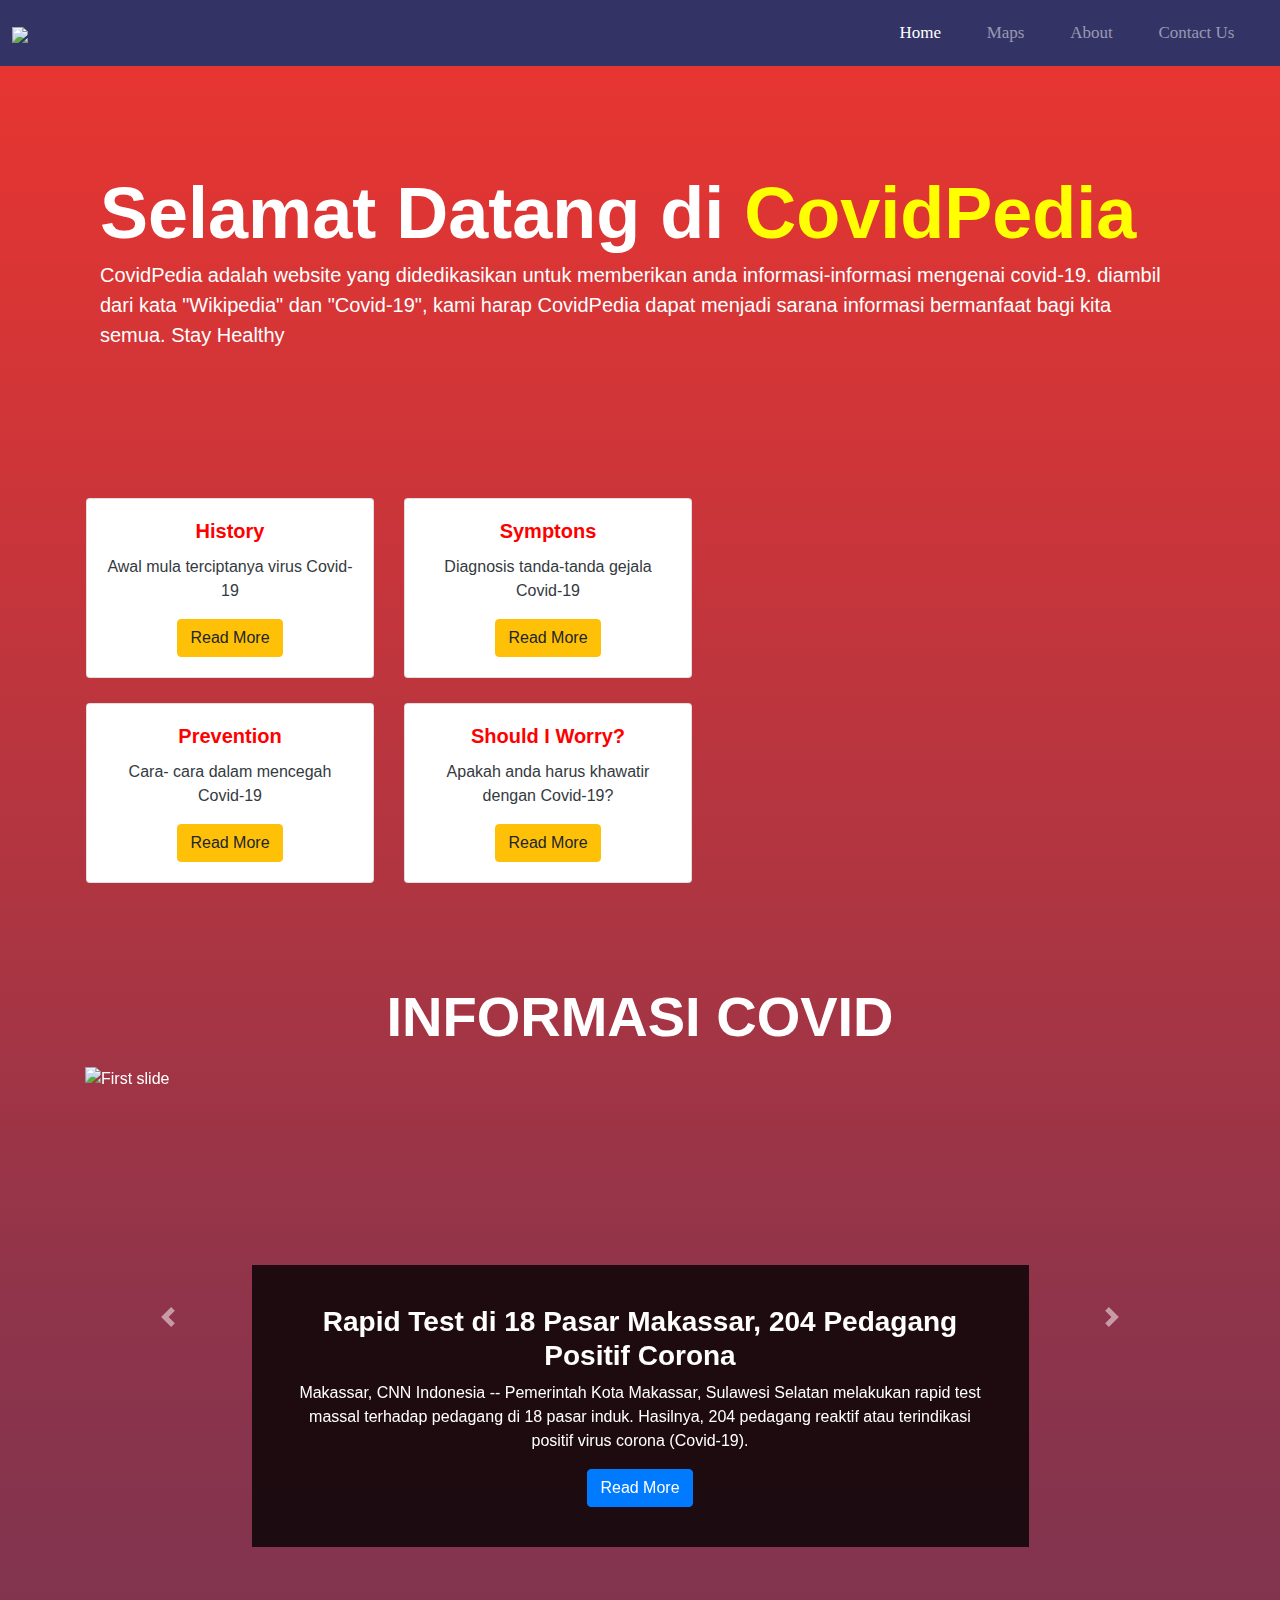
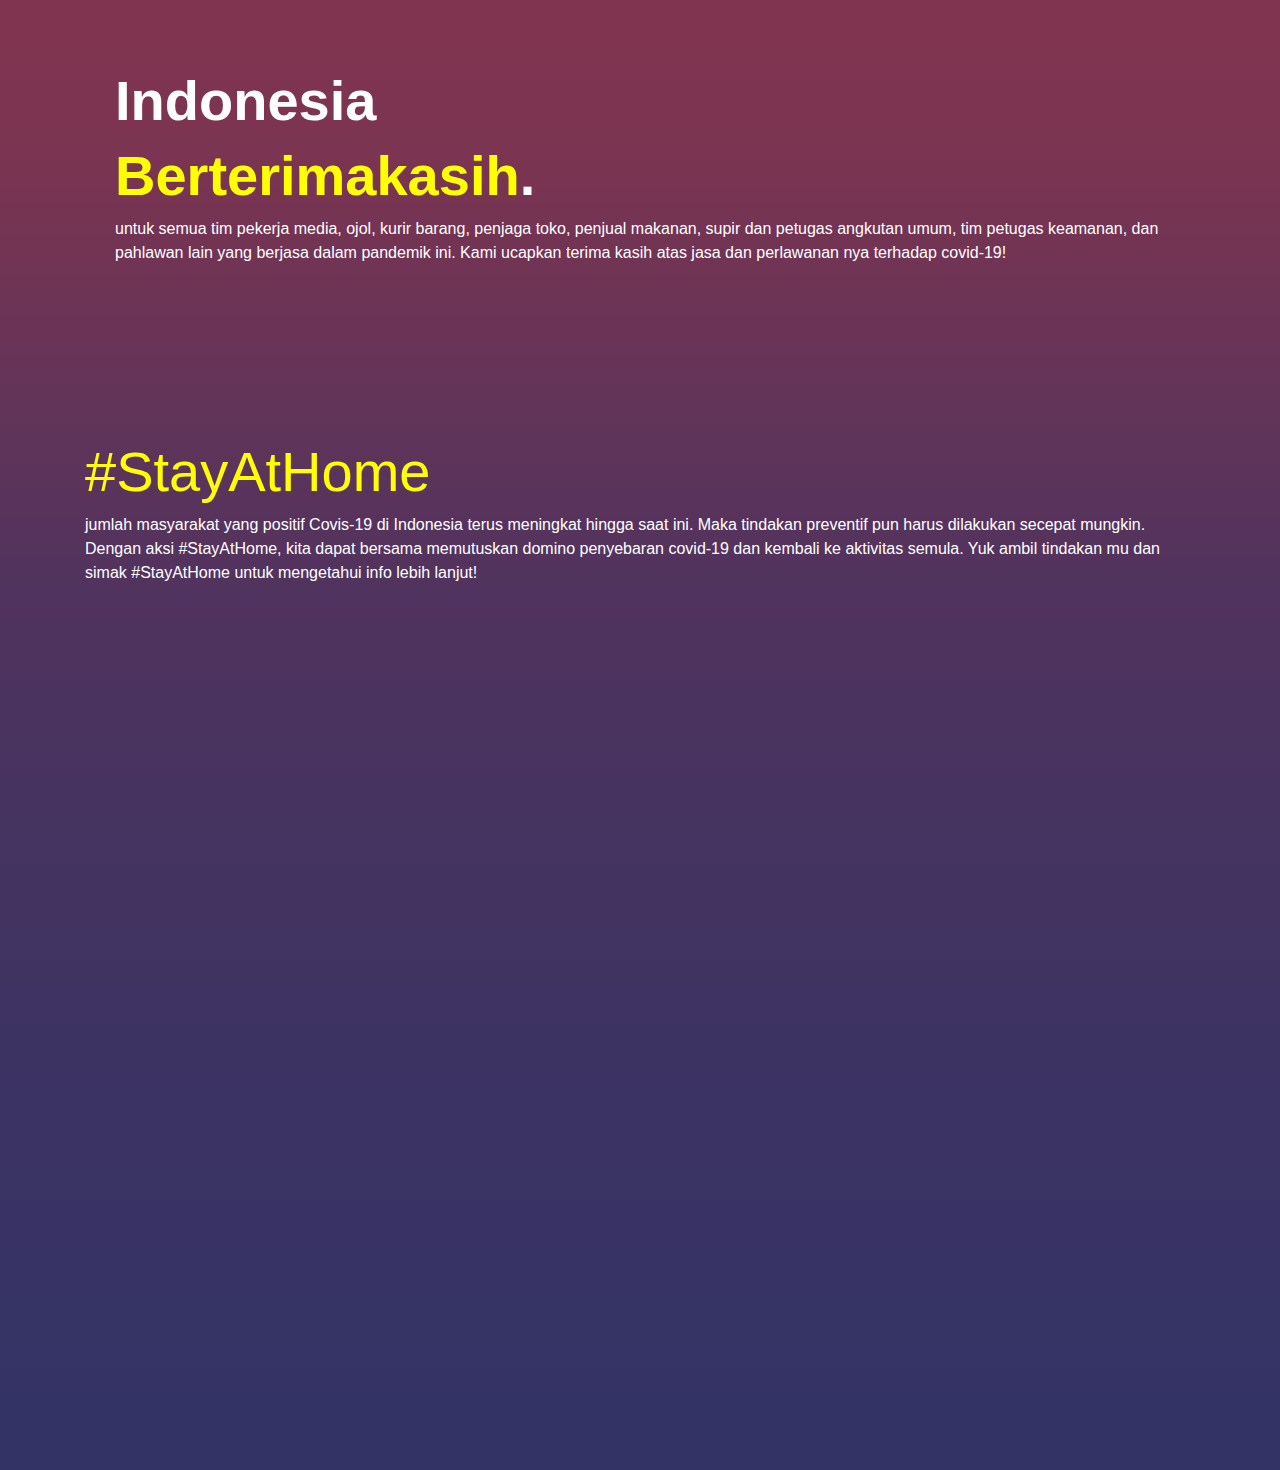
==== index.html @ efbc3bfc "second" ====
<!DOCTYPE html>
<html>

<head>
    <meta charset="UTF-8">
    <meta name="viewport" content="width=device-width, initial-scale=1, shrink-to-fit=no">
    <meta http-equiv="X-UA-Compatible" content="ie=edge">

    <link rel="stylesheet" href="https://stackpath.bootstrapcdn.com/bootstrap/4.4.1/css/bootstrap.min.css"
        integrity="sha384-Vkoo8x4CGsO3+Hhxv8T/Q5PaXtkKtu6ug5TOeNV6gBiFeWPGFN9MuhOf23Q9Ifjh" crossorigin="anonymous">
    <link href="//db.onlinewebfonts.com/c/fd732bd7de8c4c02d9250cc4adffd9de?family=Kievit" rel="stylesheet"
        type="text/css" />
    <link rel="stylesheet" href="css/style.css">

    <title>CovidPedia</title>
</head>

<body class="primary">
    <nav class="navbar fixed-top navbar-expand-md navbar-dark mb-3 topnav ">
        <a class="navbar-brand">
            <img src="img/logo.png" width="100%">
        </a>
        <button class="navbar-toggler" type="button" data-toggle="collapse" data-target="#navbarNavAltMarkup"
            aria-controls="navbarNavAltMarkup" aria-expanded="false" aria-label="Toggle navigation">
            <span class="navbar-toggler-icon"></span>
        </button>
        <div class="collapse navbar-collapse justify-content-end" id="navbarNavAltMarkup">
            <ul class="navbar-nav">
                <li class="nav-item active">
                    <a class="nav-link active" href="#">Home &nbsp;&nbsp;&nbsp;&nbsp;&nbsp;&nbsp; <span
                            class="sr-only">(current)</span></a>
                </li>
                <li class="nav-item">
                    <a class="nav-link" href="maps.html">Maps &nbsp;&nbsp;&nbsp;&nbsp;&nbsp;&nbsp;</a>
                </li>
                <li class="nav-item">
                    <a class="nav-link" href="about.html">About &nbsp;&nbsp;&nbsp;&nbsp;&nbsp;&nbsp;</a>
                </li>
                <li class="nav-item">
                    <a class="nav-link" href="contact.html">Contact Us &nbsp;&nbsp;&nbsp;&nbsp;&nbsp;</a>
                </li>
            </ul>
        </div>
    </nav>

    <div class="jumbotron">
        <h1 class="display-3 mb-1 header">Selamat Datang di <strong style="color: yellow;">CovidPedia</strong></h1>
        <p class="lead">CovidPedia adalah website yang didedikasikan untuk memberikan anda informasi-informasi mengenai
            covid-19.
            diambil dari kata "Wikipedia" dan "Covid-19", kami harap CovidPedia dapat menjadi sarana informasi
            bermanfaat bagi kita semua.
            Stay Healthy
        </p>
    </div>

    <div class="container text-dark pl-3">
        <div class="row">
            <div class="col-lg-auto">
                <div class="card" style="width: 18rem;">
                    <div class="card-body">
                        <h5 class="kartu card-title display-5 ">History</h5>
                        <p class="card-text text-center">Awal mula terciptanya virus Covid-19</p>
                        <div class="text-center">
                            <a href="#" class="btn btn-warning">Read More</a>
                        </div>
                    </div>
                </div>
            </div>
            <div class="col-lg-auto">
                <div class="card" style="width: 18rem;">
                    <div class="card-body">
                        <h5 class="kartu card-title display-5 ">Symptons</h5>
                        <p class="card-text text-center">Diagnosis tanda-tanda gejala Covid-19 </p>
                        <div class="text-center">
                            <a href="#" class="btn btn-warning">Read More</a>
                        </div>
                    </div>
                </div>
            </div>
        </div>
    </div>

    <div class="container text-dark pl-3">
        <div class="row">
            <div class="col-lg-auto">
                <div class="card" style="width: 18rem;">
                    <div class="card-body">
                        <h5 class="kartu card-title display-5 ">Prevention</h5>
                        <p class="card-text text-center">Cara- cara dalam mencegah Covid-19</p>
                        <div class="text-center">
                            <a href="#" class="btn btn-warning">Read More</a>
                        </div>
                    </div>
                </div>
            </div>
            <div class="col-lg-auto">
                <div class="card" style="width: 18rem;">
                    <div class="card-body">
                        <h5 class="kartu card-title display-5 ">Should I Worry?</h5>
                        <p class="card-text text-center">Apakah anda harus khawatir dengan Covid-19?</p>
                        <div class="text-center">
                            <a href="#" class="btn btn-warning">Read More</a>
                        </div>
                    </div>
                </div>
            </div>
        </div>
    </div>

    <div class="marg">
        <h1 class="display-4 text-center font-weight-bold"> INFORMASI COVID</h1>
        <div class="container">
            <div id="carouselExampleControls" class="carousel slide mt-3" data-ride="carousel">
                <div class="carousel-inner">
                    <div class="carousel-item active">
                        <img class="d-block w-100"
                            src="https://panrita.news/wp-content/uploads/2020/02/Petugas-medis-memindahkan-pasien-kelompok-pertama-yang-terkena-virus-corona-ke-Rumah-Sakit-Huoshenshan-di-Wuhan-Hubei-China.-FotoXiao-YijiuXinhua-via-AP-1280x720.jpg"
                            alt="First slide">
                        <div class="carousel-caption d-md-block">
                            <h3>
                                <strong>
                                    Rapid Test di 18 Pasar Makassar, 204 Pedagang Positif Corona
                                </strong>
                            </h3>
                            <p>
                                Makassar, CNN Indonesia -- Pemerintah Kota Makassar, Sulawesi Selatan melakukan rapid
                                test massal
                                terhadap pedagang di 18 pasar induk. Hasilnya, 204 pedagang reaktif atau terindikasi
                                positif virus
                                corona (Covid-19).
                            </p>
                            <a href="https://www.cnnindonesia.com/nasional/20200515203017-20-503936/rapid-test-di-18-pasar-makassar-204-pedagang-positif-corona"
                                class="btn btn-primary">Read More</a>
                        </div>
                    </div>
                    <div class="carousel-item">
                        <img class="d-block w-100"
                            src="https://cdn2.tstatic.net/palu/foto/bank/images/poster-ilustrasi-covid-19-atau-corona.jpg"
                            alt="Second slide">
                        <div class="carousel-caption d-none d-md-block">
                            <h3>
                                <strong>
                                    Update Corona Global Sabtu, 16 Mei 2020 Pagi: Total 4,61
                                    Juta Kasus, Angka Kematian Sentuh 308 Ribu
                                </strong>
                            </h3>
                            <p>
                                Hingga Sabtu (16/5/2020) pagi hari ini, dilaporkan telah ada 4.618.841 orang yang
                                positif
                                terinfeksi virus corona di seluruh dunia.
                            </p>
                            <a href="https://palu.tribunnews.com/2020/05/16/update-corona-global-sabtu-16-mei-2020-pagi-total-461-juta-kasus-angka-kematian-sentuh-308-ribu"
                                class="btn btn-warning">Read More</a>
                        </div>
                    </div>
                    <div class="carousel-item">
                        <img class="d-block w-100"
                            src="https://www.matamatapolitik.com/wp-content/uploads/sites/2/2020/03/nikkei-asian-review-corona.jpg"
                            alt="Third slide">
                        <div class="carousel-caption d-none d-md-block">
                            <h3>
                                <strong>Aturan Perayaan Idulfitri Singapura dan Malaysia Saat
                                    Corona
                                </strong>
                            </h3>
                            <p>
                                Jakarta, CNN Indonesia -- Dewan Agama Islam Singapura (Muis) pada Jumat (15/5)
                                mengatakan
                                Hari
                                Raya Idulfitri yang jatuh pada 24 Mei mendatang tidak akan disambut dengan perayaan atau
                                kunjungan
                                keluarga karena pandemi virus corona.
                            </p>
                            <a href="https://www.cnnindonesia.com/internasional/20200515182837-106-503907/aturan-perayaan-idulfitri-singapura-dan-malaysia-saat-corona"
                                class="btn btn-warning">Read More</a>
                        </div>
                    </div>
                </div>
                <a class="carousel-control-prev" href="#carouselExampleControls" role="button" data-slide="prev">
                    <span class="carousel-control-prev-icon" aria-hidden="true"></span>
                    <span class="sr-only">Previous</span>
                </a>
                <a class="carousel-control-next" href="#carouselExampleControls" role="button" data-slide="next">
                    <span class="carousel-control-next-icon" aria-hidden="true"></span>
                    <span class="sr-only">Next</span>
                </a>
            </div>
        </div>
    </div>
        
    <div class="jumbotron">
            <div class="col-lg-auto">
                <div>
                    <div>
                        <h1 class="indonesia display-4 font-weight-bold">Indonesia</h1>
                        <h1 class="berterimakasih indonesia display-4 font-weight-bold ">Berterimakasih<div
                                class="dot">.</div>
                        </h1>
                        <p class="">
                            untuk semua tim pekerja media, ojol, kurir barang, penjaga toko, penjual makanan, supir dan
                            petugas angkutan umum, tim petugas keamanan, dan pahlawan lain yang berjasa dalam pandemik
                            ini. Kami ucapkan terima kasih atas jasa dan perlawanan nya terhadap covid-19!
                        </p>
                    </div>
                </div>
            </div>
        </div>
    </div>

    <div class="row">
        <div class="container">
            <div class="row">
                <div class="col-lg-auto">
                    <div>
                        <h1 class="stayhome display-4 ">#StayAtHome</h1>
                        <p class="">
                            jumlah masyarakat yang positif Covis-19 di Indonesia terus meningkat hingga saat ini. Maka
                            tindakan preventif pun harus dilakukan secepat mungkin. Dengan aksi #StayAtHome, kita
                            dapat bersama memutuskan domino penyebaran covid-19 dan kembali ke aktivitas semula. Yuk
                            ambil tindakan mu dan simak #StayAtHome untuk mengetahui info lebih lanjut!
                        </p>
                    </div>
                </div>
            </div>
        </div>

        <script src="https://ajax.googleapis.com/ajax/libs/jquery/3.3.1/jquery.min.js"></script>
        <script src="https://maxcdn.bootstrapcdn.com/bootstrap/4.3.1/js/bootstrap.min.js"></script>
        <script src="https://cdnjs.cloudflare.com/ajax/libs/popper.js/1.14.7/umd/popper.min.js"></script>
        <script type="text/javascript">
            if (typeof document.onselectstart != "undefined") {
                document.onselectstart = new Function("return false");
            } else {
                document.onmousedown = new Function("return false");
                document.onmouseup = new Function("return true");
            }
        </script>

</body>

</html>
---- css/style.css ----
html {
  scroll-behavior: smooth;
}

body {
  margin: 0;
  padding: 0;
  margin-top: 70px;
}
.header {
  font-weight: bold;
}

.primary {
  background-image: linear-gradient(
    #eb3530,
    #cf3538,
    #b03541,
    #8e344b,
    #7b3451,
    #50335e,
    #3d3363,
    #333366
  );
  height: 3000px;
  color: white;
  font-family: Arial, Helvetica, sans-serif;
}

.about {
  background-color: #d11c2f;
  color: white;
  font-family: Arial, Helvetica, sans-serif;
}

.contact {
  background-color: #d11c2f;
  color: white;
  font-family: Arial, Helvetica, sans-serif;
}

.topnav {
  background-color: #333366;
  font-family: "Kievit";
  text-align: center;
  font-size: 17px;
  padding: 12px;
}

.jumbotron {
  background-color: transparent;
  padding: 100px;
}

.pads {
  padding-left: 100px;
  padding-right: 100px;
  color: black;
  text-align: center;
}

.img-read {
  width: 75%;
}
.secondary h1 {
  color: rgba(71, 13, 13, 0.815);
  text-shadow: 0px 7.5px 0.05px #dc4848;
  text-align: center;
  margin-top: auto;
}

.col-6 {
  font-size: auto;
}

.marg {
  margin-top: 100px;
}

.col-xl-3 {
  font-size: 15pt;
}

.row {
  margin-top: 25px;
}

.kartu {
  color: red;
  font-weight: bold;
  text-align: center;
}

.card-body {
  display: block;
}

.card-group {
  color: black;
}

.box-purple {
  background-color: #642b75;
  background-size: cover;
  padding: 20px;
  color: white;
  width: fit-content;
  height: fit-content;
  margin-top: 15%;
  width: 100%;
}

#content {
  position: absolute;
  left: 0;
  right: 0;
  bottom: 0;
  top: 20px;
  overflow: hidden;
}

.comment {
  resize: none;
}

.indonesia {
  color: rgb(255, 254, 254);
}

.berterimakasih {
  color: yellow;
}

.dot {
  color: white;
  display: inline;
}

.stayhome { 
  color: yellow;
}

.d-md-block{
  background-color: rgba(0, 0, 0, 0.788);
  padding: 40px;
  color: white;
  text-align: center;
}

.carousel-item img{
  height: 500px;
}
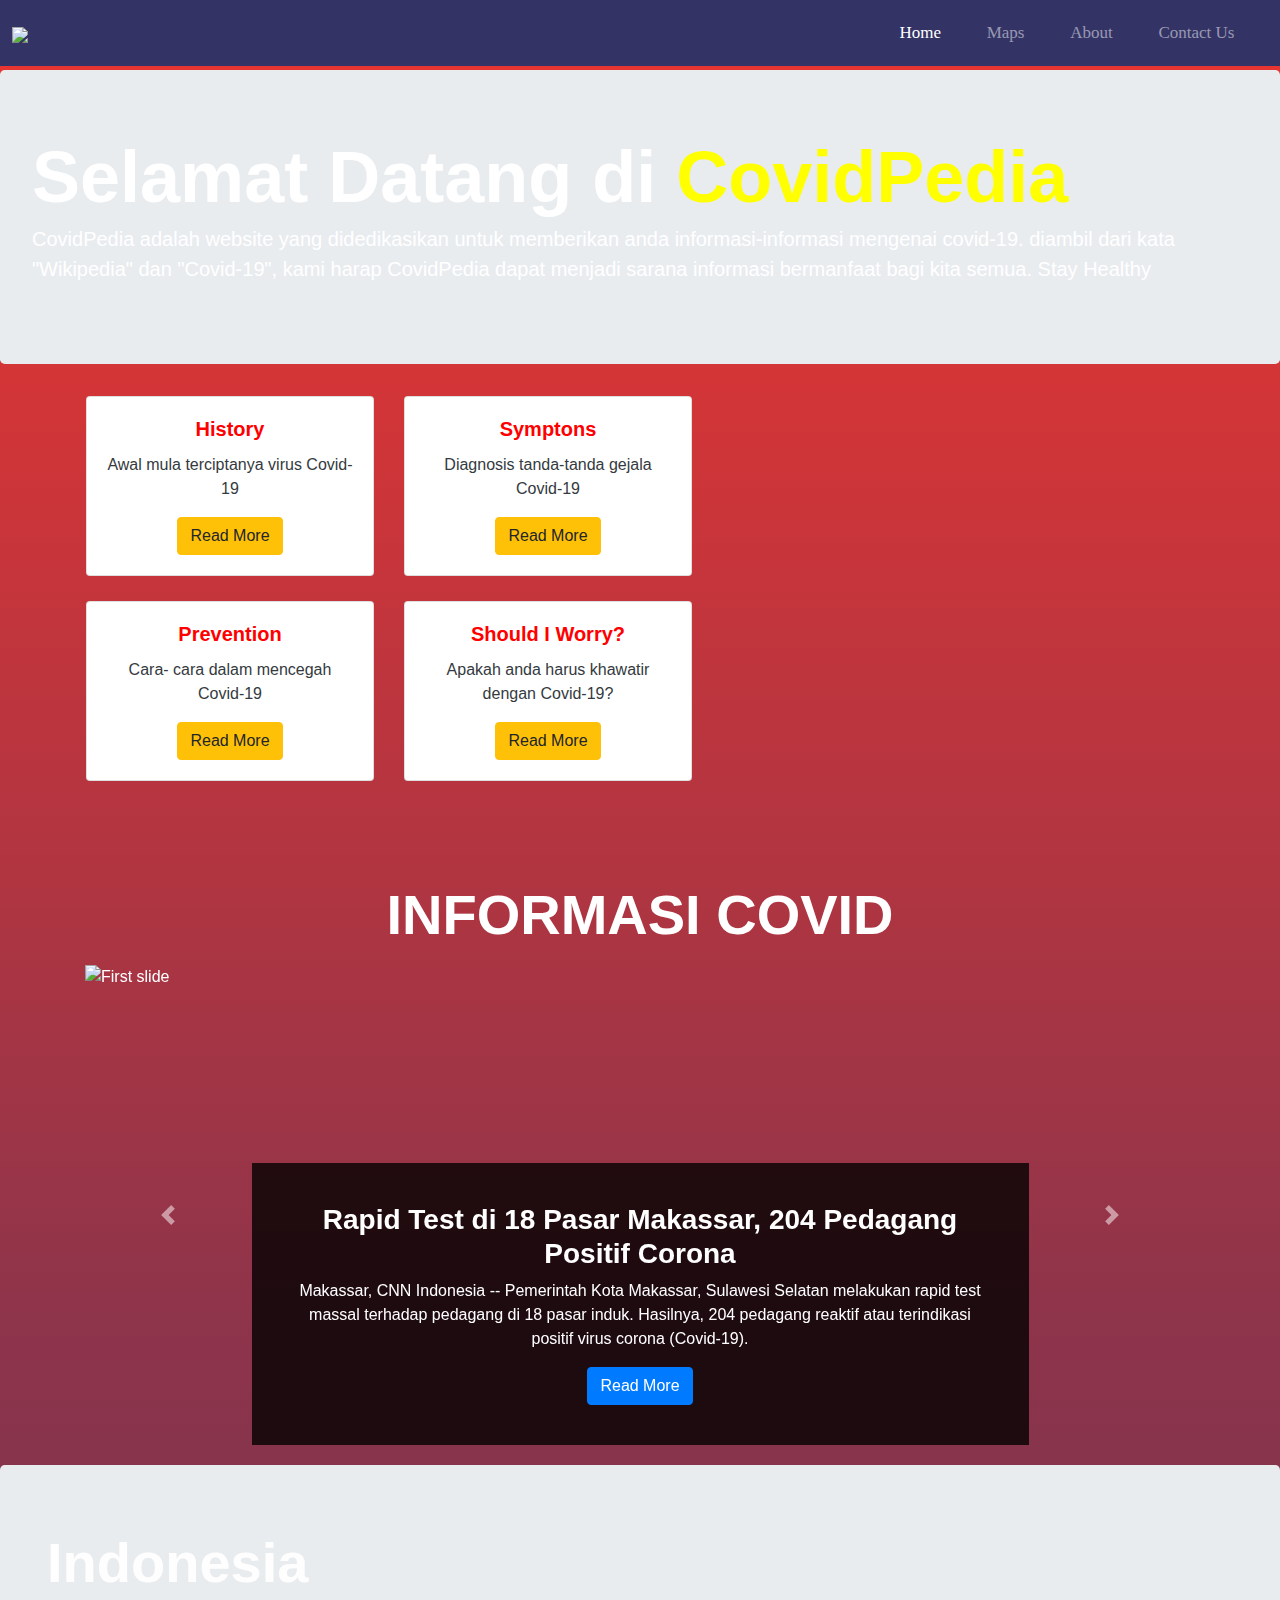
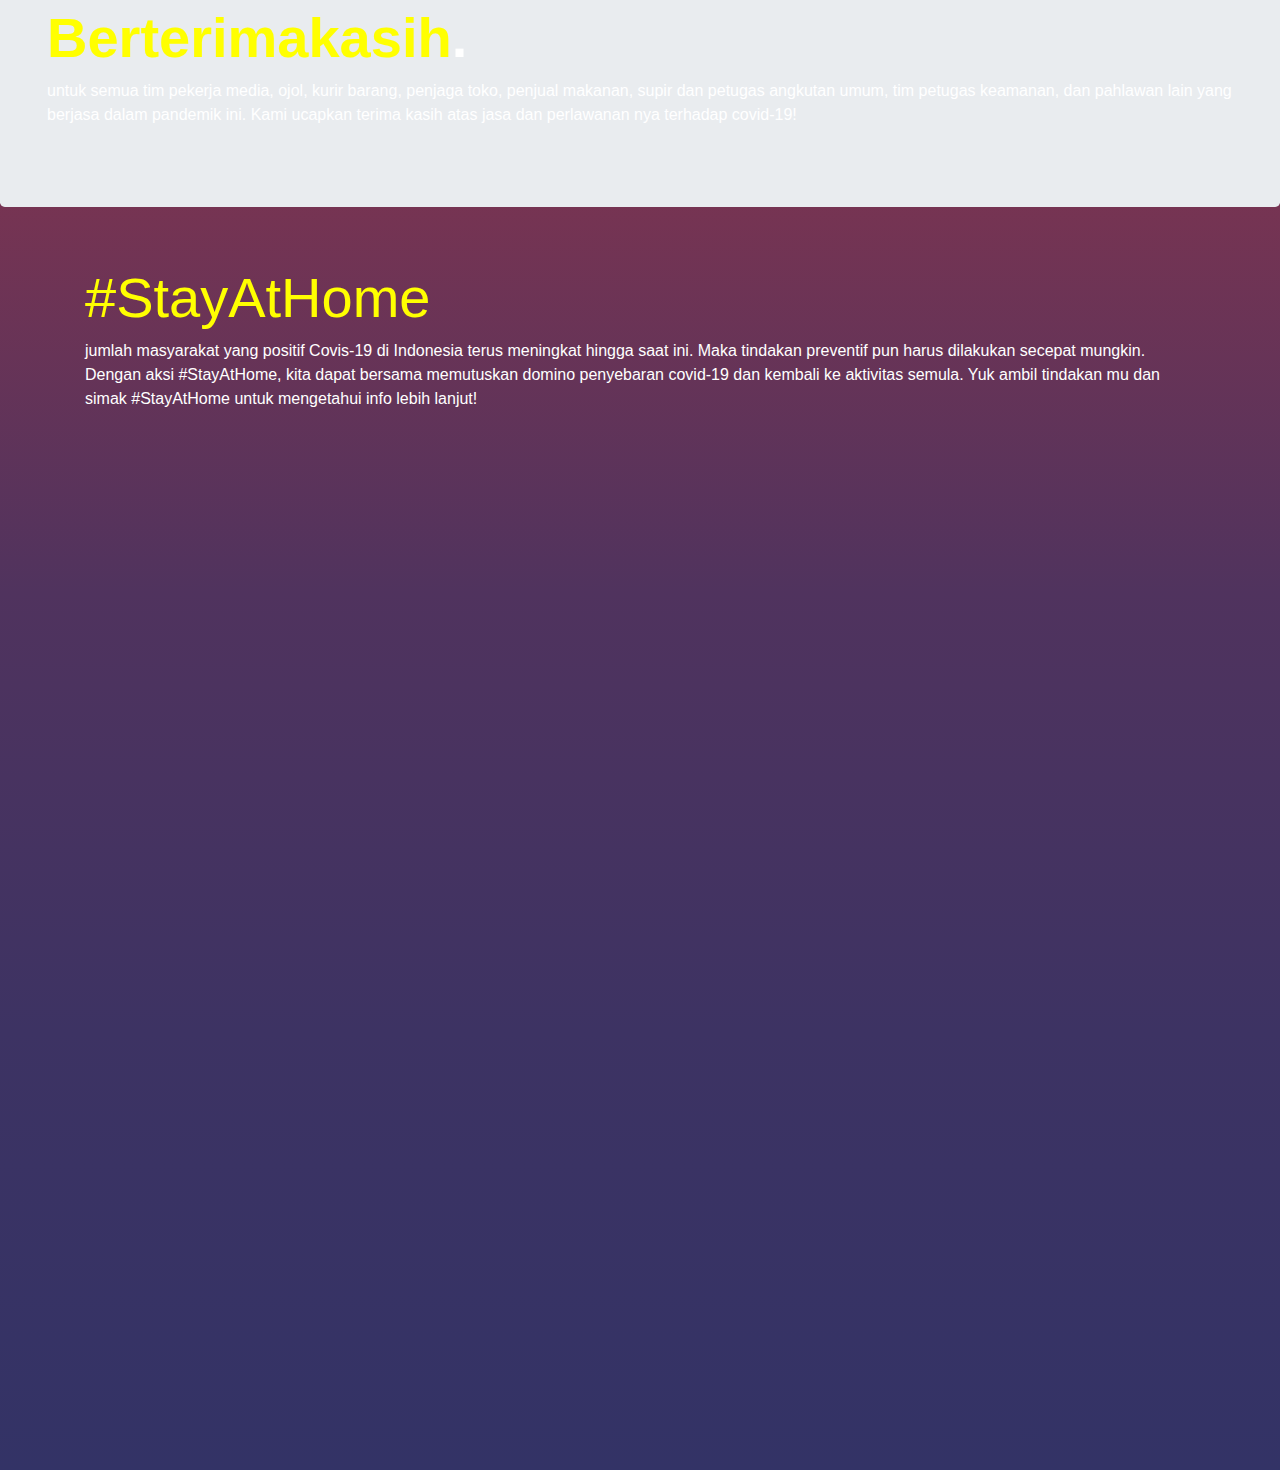
==== commit 6d06dd4f: "second" ====
--- a/index.html
+++ b/index.html
@@ -43,7 +43,7 @@
         </div>
     </nav>
 
-    <div class="jumbotron">
+    <div class="jumbotron bg-custom">
         <h1 class="display-3 mb-1 header">Selamat Datang di <strong style="color: yellow;">CovidPedia</strong></h1>
         <p class="lead">CovidPedia adalah website yang didedikasikan untuk memberikan anda informasi-informasi mengenai
             covid-19.
@@ -188,7 +188,7 @@
         </div>
     </div>
         
-    <div class="jumbotron">
+    <div class="jumbotron bg-custom ">
             <div class="col-lg-auto">
                 <div>
                     <div>
--- a/css/style.css
+++ b/css/style.css
@@ -47,7 +47,7 @@
   padding: 12px;
 }
 
-.jumbotron {
+.jumbotron .bg-custom {
   background-color: transparent;
   padding: 100px;
 }
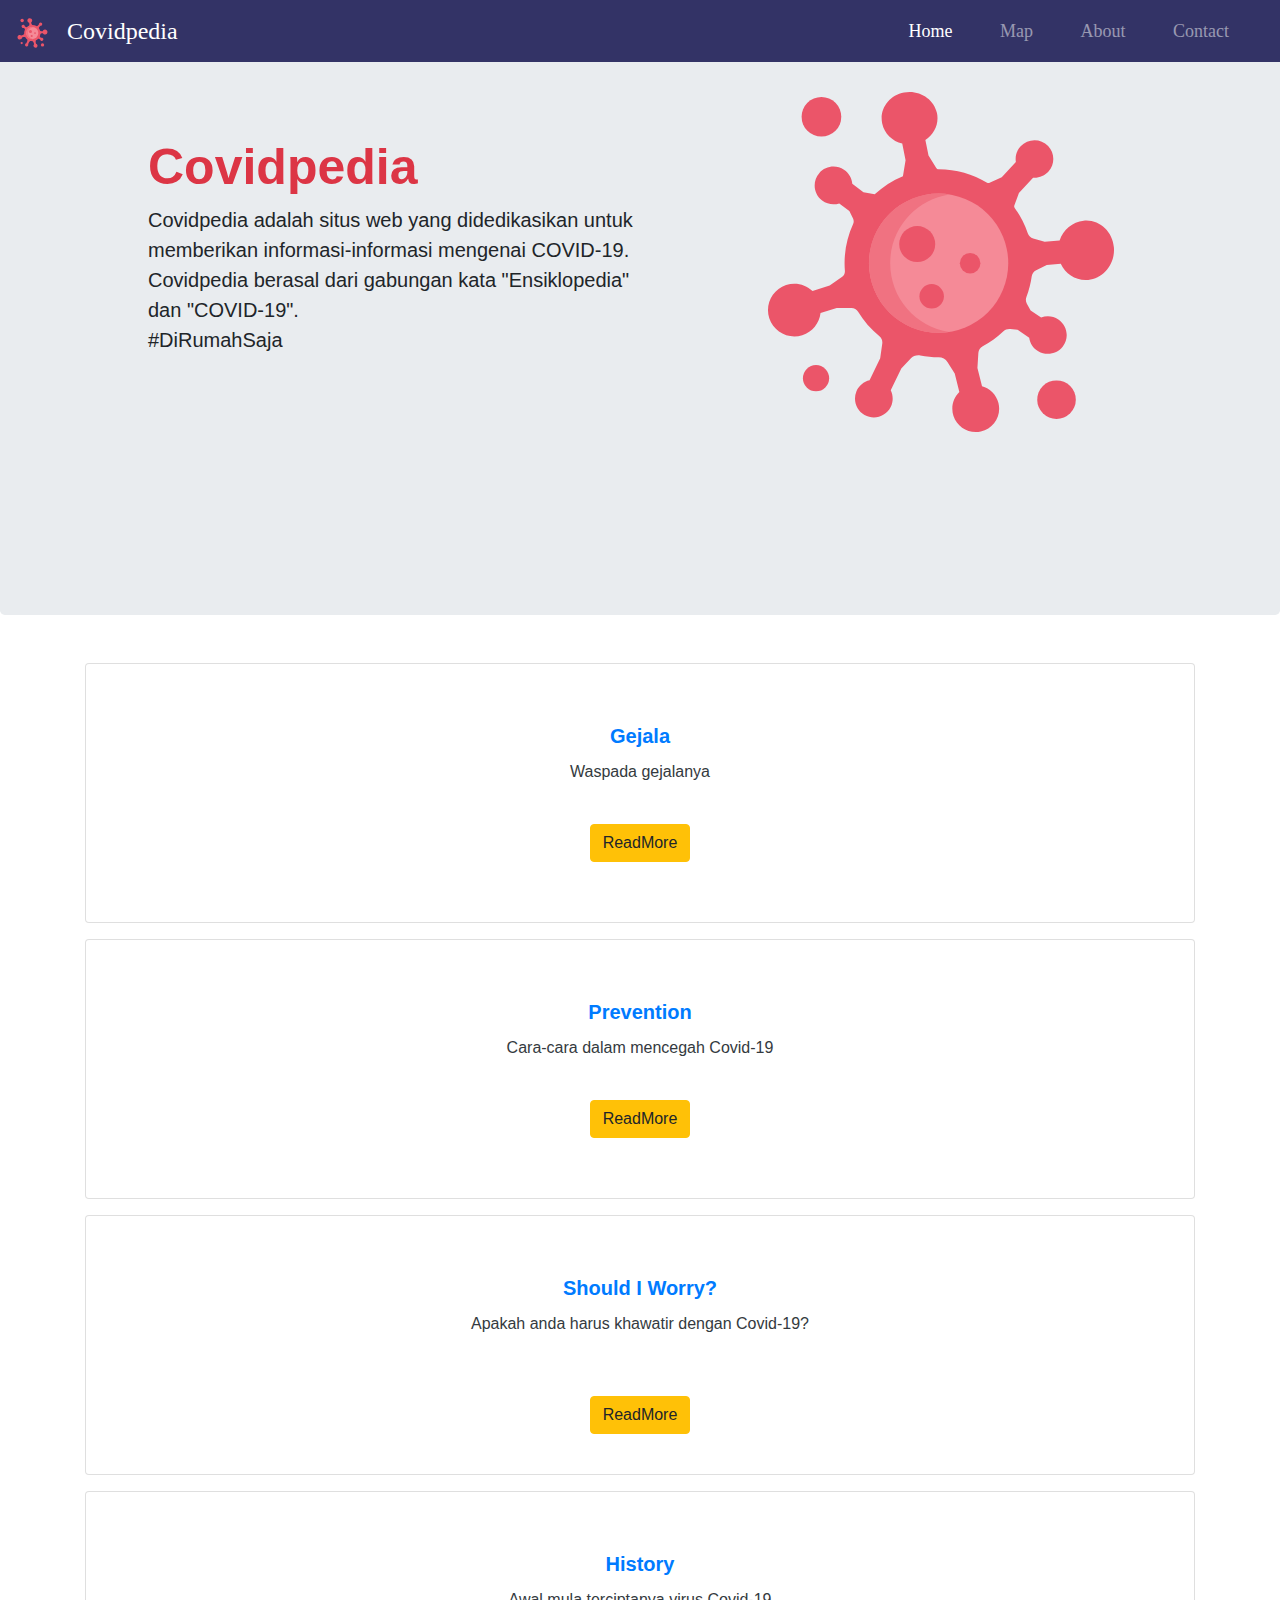
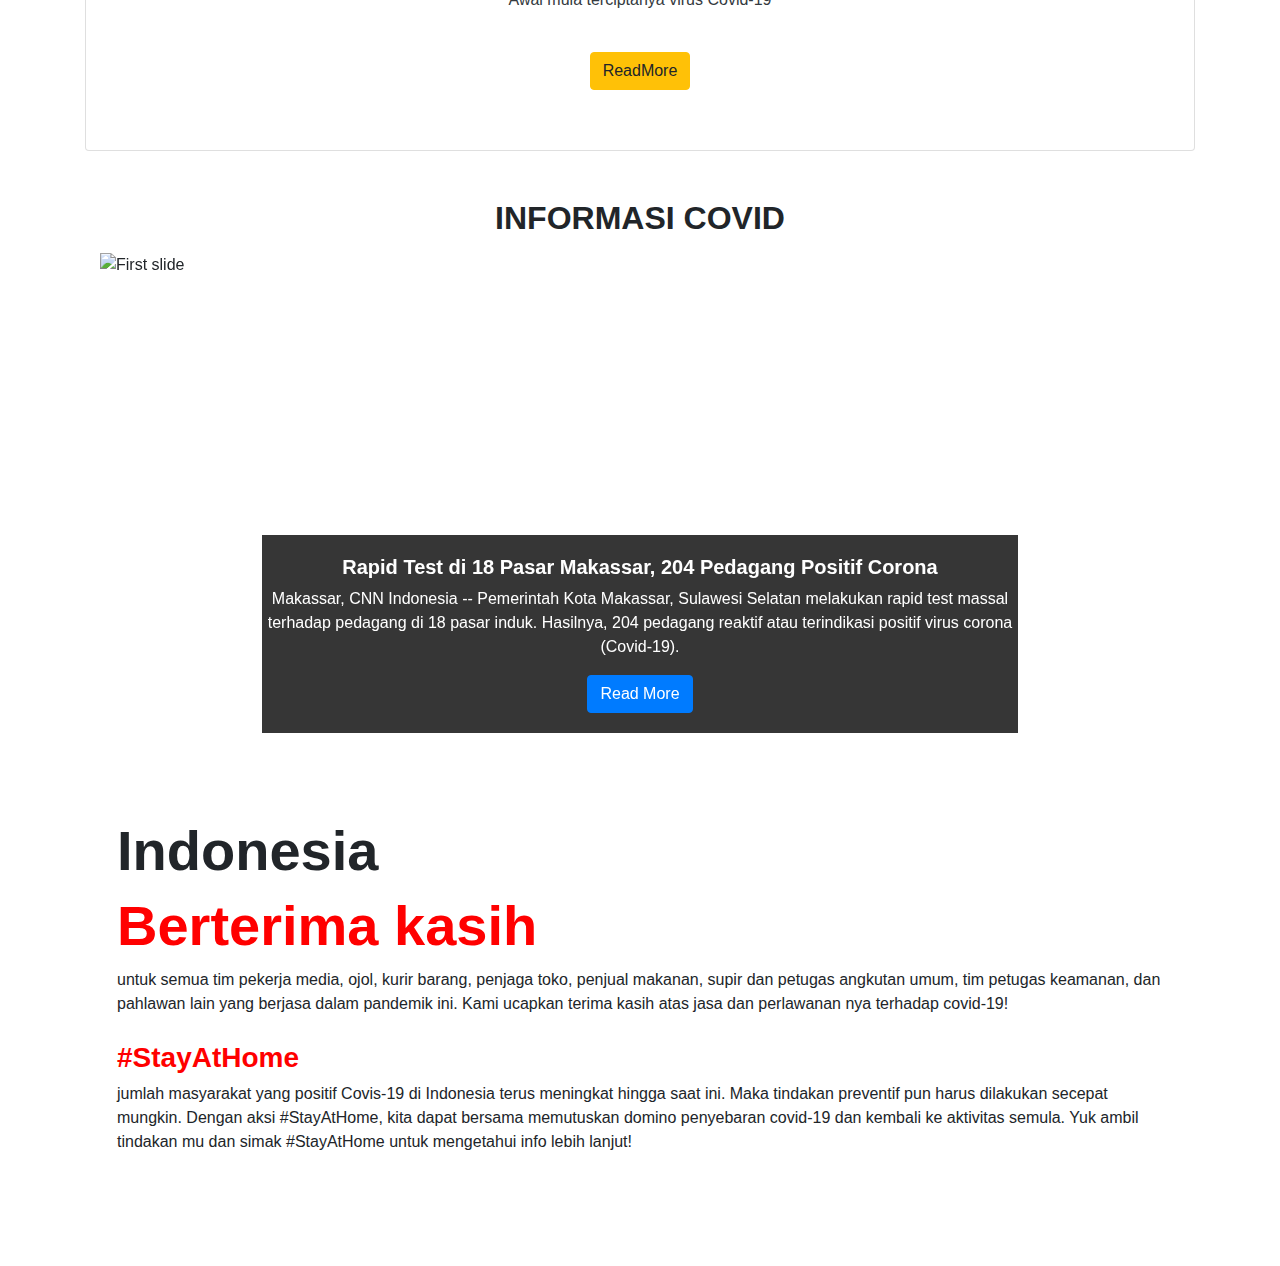
==== commit dc21d3a3: "initial" ====
--- a/index.html
+++ b/index.html
@@ -1,241 +1,374 @@
-<!DOCTYPE html>
-<html>
-
-<head>
-    <meta charset="UTF-8">
-    <meta name="viewport" content="width=device-width, initial-scale=1, shrink-to-fit=no">
-    <meta http-equiv="X-UA-Compatible" content="ie=edge">
-
-    <link rel="stylesheet" href="https://stackpath.bootstrapcdn.com/bootstrap/4.4.1/css/bootstrap.min.css"
-        integrity="sha384-Vkoo8x4CGsO3+Hhxv8T/Q5PaXtkKtu6ug5TOeNV6gBiFeWPGFN9MuhOf23Q9Ifjh" crossorigin="anonymous">
-    <link href="//db.onlinewebfonts.com/c/fd732bd7de8c4c02d9250cc4adffd9de?family=Kievit" rel="stylesheet"
-        type="text/css" />
-    <link rel="stylesheet" href="css/style.css">
-
-    <title>CovidPedia</title>
-</head>
-
-<body class="primary">
-    <nav class="navbar fixed-top navbar-expand-md navbar-dark mb-3 topnav ">
-        <a class="navbar-brand">
-            <img src="img/logo.png" width="100%">
-        </a>
-        <button class="navbar-toggler" type="button" data-toggle="collapse" data-target="#navbarNavAltMarkup"
-            aria-controls="navbarNavAltMarkup" aria-expanded="false" aria-label="Toggle navigation">
-            <span class="navbar-toggler-icon"></span>
-        </button>
-        <div class="collapse navbar-collapse justify-content-end" id="navbarNavAltMarkup">
-            <ul class="navbar-nav">
-                <li class="nav-item active">
-                    <a class="nav-link active" href="#">Home &nbsp;&nbsp;&nbsp;&nbsp;&nbsp;&nbsp; <span
-                            class="sr-only">(current)</span></a>
-                </li>
-                <li class="nav-item">
-                    <a class="nav-link" href="maps.html">Maps &nbsp;&nbsp;&nbsp;&nbsp;&nbsp;&nbsp;</a>
-                </li>
-                <li class="nav-item">
-                    <a class="nav-link" href="about.html">About &nbsp;&nbsp;&nbsp;&nbsp;&nbsp;&nbsp;</a>
-                </li>
-                <li class="nav-item">
-                    <a class="nav-link" href="contact.html">Contact Us &nbsp;&nbsp;&nbsp;&nbsp;&nbsp;</a>
-                </li>
-            </ul>
-        </div>
-    </nav>
-
-    <div class="jumbotron bg-custom">
-        <h1 class="display-3 mb-1 header">Selamat Datang di <strong style="color: yellow;">CovidPedia</strong></h1>
-        <p class="lead">CovidPedia adalah website yang didedikasikan untuk memberikan anda informasi-informasi mengenai
-            covid-19.
-            diambil dari kata "Wikipedia" dan "Covid-19", kami harap CovidPedia dapat menjadi sarana informasi
-            bermanfaat bagi kita semua.
-            Stay Healthy
-        </p>
-    </div>
-
-    <div class="container text-dark pl-3">
-        <div class="row">
-            <div class="col-lg-auto">
-                <div class="card" style="width: 18rem;">
-                    <div class="card-body">
-                        <h5 class="kartu card-title display-5 ">History</h5>
-                        <p class="card-text text-center">Awal mula terciptanya virus Covid-19</p>
-                        <div class="text-center">
-                            <a href="#" class="btn btn-warning">Read More</a>
-                        </div>
-                    </div>
-                </div>
-            </div>
-            <div class="col-lg-auto">
-                <div class="card" style="width: 18rem;">
-                    <div class="card-body">
-                        <h5 class="kartu card-title display-5 ">Symptons</h5>
-                        <p class="card-text text-center">Diagnosis tanda-tanda gejala Covid-19 </p>
-                        <div class="text-center">
-                            <a href="#" class="btn btn-warning">Read More</a>
-                        </div>
-                    </div>
-                </div>
-            </div>
-        </div>
-    </div>
-
-    <div class="container text-dark pl-3">
-        <div class="row">
-            <div class="col-lg-auto">
-                <div class="card" style="width: 18rem;">
-                    <div class="card-body">
-                        <h5 class="kartu card-title display-5 ">Prevention</h5>
-                        <p class="card-text text-center">Cara- cara dalam mencegah Covid-19</p>
-                        <div class="text-center">
-                            <a href="#" class="btn btn-warning">Read More</a>
-                        </div>
-                    </div>
-                </div>
-            </div>
-            <div class="col-lg-auto">
-                <div class="card" style="width: 18rem;">
-                    <div class="card-body">
-                        <h5 class="kartu card-title display-5 ">Should I Worry?</h5>
-                        <p class="card-text text-center">Apakah anda harus khawatir dengan Covid-19?</p>
-                        <div class="text-center">
-                            <a href="#" class="btn btn-warning">Read More</a>
-                        </div>
-                    </div>
-                </div>
-            </div>
-        </div>
-    </div>
-
-    <div class="marg">
-        <h1 class="display-4 text-center font-weight-bold"> INFORMASI COVID</h1>
-        <div class="container">
-            <div id="carouselExampleControls" class="carousel slide mt-3" data-ride="carousel">
-                <div class="carousel-inner">
-                    <div class="carousel-item active">
-                        <img class="d-block w-100"
-                            src="https://panrita.news/wp-content/uploads/2020/02/Petugas-medis-memindahkan-pasien-kelompok-pertama-yang-terkena-virus-corona-ke-Rumah-Sakit-Huoshenshan-di-Wuhan-Hubei-China.-FotoXiao-YijiuXinhua-via-AP-1280x720.jpg"
-                            alt="First slide">
-                        <div class="carousel-caption d-md-block">
-                            <h3>
-                                <strong>
-                                    Rapid Test di 18 Pasar Makassar, 204 Pedagang Positif Corona
-                                </strong>
-                            </h3>
-                            <p>
-                                Makassar, CNN Indonesia -- Pemerintah Kota Makassar, Sulawesi Selatan melakukan rapid
-                                test massal
-                                terhadap pedagang di 18 pasar induk. Hasilnya, 204 pedagang reaktif atau terindikasi
-                                positif virus
-                                corona (Covid-19).
-                            </p>
-                            <a href="https://www.cnnindonesia.com/nasional/20200515203017-20-503936/rapid-test-di-18-pasar-makassar-204-pedagang-positif-corona"
-                                class="btn btn-primary">Read More</a>
-                        </div>
-                    </div>
-                    <div class="carousel-item">
-                        <img class="d-block w-100"
-                            src="https://cdn2.tstatic.net/palu/foto/bank/images/poster-ilustrasi-covid-19-atau-corona.jpg"
-                            alt="Second slide">
-                        <div class="carousel-caption d-none d-md-block">
-                            <h3>
-                                <strong>
-                                    Update Corona Global Sabtu, 16 Mei 2020 Pagi: Total 4,61
-                                    Juta Kasus, Angka Kematian Sentuh 308 Ribu
-                                </strong>
-                            </h3>
-                            <p>
-                                Hingga Sabtu (16/5/2020) pagi hari ini, dilaporkan telah ada 4.618.841 orang yang
-                                positif
-                                terinfeksi virus corona di seluruh dunia.
-                            </p>
-                            <a href="https://palu.tribunnews.com/2020/05/16/update-corona-global-sabtu-16-mei-2020-pagi-total-461-juta-kasus-angka-kematian-sentuh-308-ribu"
-                                class="btn btn-warning">Read More</a>
-                        </div>
-                    </div>
-                    <div class="carousel-item">
-                        <img class="d-block w-100"
-                            src="https://www.matamatapolitik.com/wp-content/uploads/sites/2/2020/03/nikkei-asian-review-corona.jpg"
-                            alt="Third slide">
-                        <div class="carousel-caption d-none d-md-block">
-                            <h3>
-                                <strong>Aturan Perayaan Idulfitri Singapura dan Malaysia Saat
-                                    Corona
-                                </strong>
-                            </h3>
-                            <p>
-                                Jakarta, CNN Indonesia -- Dewan Agama Islam Singapura (Muis) pada Jumat (15/5)
-                                mengatakan
-                                Hari
-                                Raya Idulfitri yang jatuh pada 24 Mei mendatang tidak akan disambut dengan perayaan atau
-                                kunjungan
-                                keluarga karena pandemi virus corona.
-                            </p>
-                            <a href="https://www.cnnindonesia.com/internasional/20200515182837-106-503907/aturan-perayaan-idulfitri-singapura-dan-malaysia-saat-corona"
-                                class="btn btn-warning">Read More</a>
-                        </div>
-                    </div>
-                </div>
-                <a class="carousel-control-prev" href="#carouselExampleControls" role="button" data-slide="prev">
-                    <span class="carousel-control-prev-icon" aria-hidden="true"></span>
-                    <span class="sr-only">Previous</span>
-                </a>
-                <a class="carousel-control-next" href="#carouselExampleControls" role="button" data-slide="next">
-                    <span class="carousel-control-next-icon" aria-hidden="true"></span>
-                    <span class="sr-only">Next</span>
-                </a>
-            </div>
-        </div>
-    </div>
-        
-    <div class="jumbotron bg-custom ">
-            <div class="col-lg-auto">
-                <div>
-                    <div>
-                        <h1 class="indonesia display-4 font-weight-bold">Indonesia</h1>
-                        <h1 class="berterimakasih indonesia display-4 font-weight-bold ">Berterimakasih<div
-                                class="dot">.</div>
-                        </h1>
-                        <p class="">
-                            untuk semua tim pekerja media, ojol, kurir barang, penjaga toko, penjual makanan, supir dan
-                            petugas angkutan umum, tim petugas keamanan, dan pahlawan lain yang berjasa dalam pandemik
-                            ini. Kami ucapkan terima kasih atas jasa dan perlawanan nya terhadap covid-19!
-                        </p>
-                    </div>
-                </div>
-            </div>
-        </div>
-    </div>
-
-    <div class="row">
-        <div class="container">
-            <div class="row">
-                <div class="col-lg-auto">
-                    <div>
-                        <h1 class="stayhome display-4 ">#StayAtHome</h1>
-                        <p class="">
-                            jumlah masyarakat yang positif Covis-19 di Indonesia terus meningkat hingga saat ini. Maka
-                            tindakan preventif pun harus dilakukan secepat mungkin. Dengan aksi #StayAtHome, kita
-                            dapat bersama memutuskan domino penyebaran covid-19 dan kembali ke aktivitas semula. Yuk
-                            ambil tindakan mu dan simak #StayAtHome untuk mengetahui info lebih lanjut!
-                        </p>
-                    </div>
-                </div>
-            </div>
-        </div>
-
-        <script src="https://ajax.googleapis.com/ajax/libs/jquery/3.3.1/jquery.min.js"></script>
-        <script src="https://maxcdn.bootstrapcdn.com/bootstrap/4.3.1/js/bootstrap.min.js"></script>
-        <script src="https://cdnjs.cloudflare.com/ajax/libs/popper.js/1.14.7/umd/popper.min.js"></script>
-        <script type="text/javascript">
-            if (typeof document.onselectstart != "undefined") {
-                document.onselectstart = new Function("return false");
-            } else {
-                document.onmousedown = new Function("return false");
-                document.onmouseup = new Function("return true");
-            }
-        </script>
-
-</body>
-
+<!DOCTYPE html>
+<html>
+
+<head>
+    <meta charset="UTF-8">
+    <meta name="viewport" content="width=device-width, initial-scale=1, maximum-scale=1, user-scalable=no">
+    <meta http-equiv="X-UA-Compatible" content="ie=edge">
+
+    <link rel="stylesheet" href="https://stackpath.bootstrapcdn.com/bootstrap/4.4.1/css/bootstrap.min.css"
+        integrity="sha384-Vkoo8x4CGsO3+Hhxv8T/Q5PaXtkKtu6ug5TOeNV6gBiFeWPGFN9MuhOf23Q9Ifjh" crossorigin="anonymous">
+    <link href="//db.onlinewebfonts.com/c/fd732bd7de8c4c02d9250cc4adffd9de?family=Kievit" rel="stylesheet"
+        type="text/css" />
+    
+    <link rel="stylesheet" href="css/style.css">
+    <link rel="stylesheet" href="css/img.css">
+
+    <title>Covidpedia - Home</title>
+</head>
+
+<body>
+    <nav class="navbar fixed-top navbar-expand-md navbar-dark mb-3 topnav ">
+        <a class="navbar-brand" href="index.html">
+            <img src="img/virus.svg" height="30px">
+            &nbsp; Covidpedia
+        </a>
+        <button class="navbar-toggler" type="button" data-toggle="collapse" data-target="#navbarNavAltMarkup"
+            aria-controls="navbarNavAltMarkup" aria-expanded="false" aria-label="Toggle navigation">
+            <span class="navbar-toggler-icon"></span>
+        </button>
+        <div class="collapse navbar-collapse justify-content-end" id="navbarNavAltMarkup">
+            <ul class="navbar-nav">
+                <li class="nav-item active">
+                    <a class="nav-link active" href="#">Home &nbsp;&nbsp;&nbsp;&nbsp;&nbsp;&nbsp;
+                        <span class="sr-only">(current)</span>
+                    </a>
+                </li>
+                <li class="nav-item">
+                    <a class="nav-link" href="map.html">Map &nbsp;&nbsp;&nbsp;&nbsp;&nbsp;&nbsp;</a>
+                </li>
+                <li class="nav-item">
+                    <a class="nav-link" href="about.html">About &nbsp;&nbsp;&nbsp;&nbsp;&nbsp;&nbsp;</a>
+                </li>
+                <li class="nav-item">
+                    <a class="nav-link" href="contact.html">Contact &nbsp;&nbsp;&nbsp;&nbsp;&nbsp;</a>
+                </li>
+            </ul>
+        </div>
+    </nav>
+
+
+    <div class="jumbotron">
+        <div class="container">
+            <div class="row ml-sm-0 ml-md-5">
+                <div class="col-sm-12 col-md-6 pt-sm-0 pt-md-5">
+                    <h2 class="header text-danger header-md">Covidpedia</h2>
+                    <p class="lead">
+                        Covidpedia adalah situs web yang didedikasikan untuk memberikan informasi-informasi mengenai
+                        COVID-19. Covidpedia berasal dari gabungan kata "Ensiklopedia" dan "COVID-19".
+                        <br>
+                        #DiRumahSaja
+                    </p>
+                </div>
+                <div class="col-sm-12 col-md-6 order-first order-sm-0">
+                    <h2 class="header text-danger ml-2 text-center header-sm">Covidpedia</h2>
+                    <img style="width:100%; height: 75%;" src="img/virus.svg" alt="Virus">
+                </div>
+            </div>
+        </div>
+    </div>
+
+    <div class="container">
+        <div class="text-dark">
+            <div class="d-flex flex-column justify-content-center ">
+                <div class="card mt-3 text-left" style="width: 100%;">
+                    <div class="card-body">
+                        <h5 class="kartu card-title display-5"><a rel="stylesheet"
+                                href="https://www.cdc.gov/coronavirus/2019-ncov/symptoms-testing/symptoms.html">Gejala</a>
+                        </h5>
+                        <p class="card-text text-center">Waspada gejalanya</p>
+                        <div class="collapse" id="collapseExample">
+                            <div class="row">
+                                <div class="col-sm">
+                                    <img class="symptoms" src="img/cough.png">
+                                </div>
+                                <div class="col-sm">
+                                    Orang yang terinfeksi COVID-19 menunjukkan berbagai gejala yang dilaporkan - mulai
+                                    dari gejala ringan hingga sakit parah.
+                                    <br>
+                                    <br>
+                                    Gejala dapat muncul <b>2-14 hari setelah terpapar virus.</b> Orang dengan gejala
+                                    berikut berkemungkinan terinfeksi COVID-19:
+                                    <ul>
+                                        <li>Demam</li>
+                                        <li>Batuk</li>
+                                        <li>Napas pendek</li>
+                                        <li>Kelelahan</li>
+                                        <li>Sakit tubuh</li>
+                                        <li>Sakit kepala</li>
+                                        <li>Kehilangan indra rasa dan bau</li>
+                                        <li>Sakit tenggorokan</li>
+                                        <li>Hidung tersumbat</li>
+                                        <li>Mual</li>
+                                        <li>Diare</li>
+                                    </ul>
+                                    Daftar ini tidak menutup kemungkinan gejala lain. CDC akan terus memperbarui daftar
+                                    ini sejalan dengan kami meneliti lebih lanjut tentang COVID-19.
+                                </div>
+
+                            </div>
+                        </div>
+                        <div class="text-center">
+                            <a class="btn btn-warning mt-4" data-toggle="collapse" href="#collapseExample" role="button"
+                                aria-expanded="false" aria-controls="collapseExample">
+                                ReadMore
+                            </a>
+                        </div>
+                    </div>
+                </div>
+
+                <div class="card mt-3 text-left" style="width: 100%;">
+                    <div class="card-body">
+                        <h5 class="kartu card-title display-5 "><a
+                                href="https://www.sehatq.com/artikel/mencegah-virus-corona-lakukan-langkah-sederhana-ini">Prevention</a>
+                        </h5>
+                        <p class="card-text text-center">Cara-cara dalam mencegah Covid-19</p>
+                        <div class="collapse" id="collapseExample1">
+                            <div class="row">
+                                <div class="col-sm">
+                                    <img class="prevention" src="./img/prevention.jpg">
+                                </div>
+                                <div class="col-sm">
+                                    Beberapa upaya pencegahan penularan virus corona yang dapat Anda lakukan meliputi:
+                                    <br>
+                                    <ul>
+                                        <li>Lebih sering mencuci tangan</li>
+                                        </li>
+                                        <li>Jangan sering menyentuh area mata, hidung, dan mulut</li>
+                                        <li>Memperhatikan kebersihan ketika bersin, batuk, dan membuang ludah</li>
+                                        <li>Mengisolasikan diri</li>
+                                        <li>Menggunakan masker</li>
+                                    </ul>
+                                </div>
+                            </div>
+                        </div>
+                        <div class="text-center">
+                            <a class="btn btn-warning mt-4" data-toggle="collapse" href="#collapseExample1"
+                                role="button" aria-expanded="false" aria-controls="collapseExample1">
+                                ReadMore
+                            </a>
+                        </div>
+                    </div>
+                </div>
+
+                <div class="card mt-3 text-left" style="width: 100%;">
+                    <div class="card-body">
+                        <h5 class="kartu card-title display-5 "><a
+                                href="https://www.riauonline.co.id/nasional/read/2020/03/31/10-alasan-tak-perlu-takut-hadapi-virus-covid-19">Should
+                                I Worry?</a></h5>
+                        <p class="card-text text-center">Apakah anda harus khawatir dengan Covid-19?</p>
+                        <div class="collapse" id="collapseExample2">
+                            <div class="row">
+                                <div class="col-sm">
+                                    <img class="worry" src="./img/worry.jpeg">
+                                </div>
+                                <div class="col-sm">
+                                    Tentunya kita tidak perlu panik, namun tetap harus waspada.
+                                    <br>
+                                    <p>
+                                        Penyakit yang disebabkan infeksi COVID-19 pada umumnya ringan, terutama pada
+                                        anak-anak dan orang dewasa
+                                        muda. Namun, infeksi ini tetap dapat menyebabkan penyakit serius: sekitar 1 dari
+                                        5 orang yang terjangkit
+                                        memerlukan perawatan di rumah sakit. Karenanya, wajar jika orang khawatir
+                                        tentang sulitnya COVID-19
+                                        pada diri mereka dan orang-orang yang mereka kasihi.
+                                        Kita bisa menyalurkan bantuan kita dengan cara melindungi diri kita, orang-orang
+                                        yang kita kasihi dan
+                                        masyarakat kita. Tindakan yang terpenting adalah rajin yang memegang tangan
+                                        tertutup dan tertutup saat
+                                        batuk dan bersin. Selain itu, tetap mengikuti perkembangan informasi dan patuhi
+                                        nasihat dinas kesehatan
+                                        lokal termasuk persetujuan perjalanan, pergerakan dan rapat yang diberlakukan.
+                                    </p>
+                                </div>
+                            </div>
+                        </div>
+                    </div>
+                    <div class="text-center">
+                        <a class="btn btn-warning mt-4" data-toggle="collapse" href="#collapseExample2" role="button"
+                            aria-expanded="false" aria-controls="collapseExample2">
+                            ReadMore
+                        </a>
+                    </div>
+                </div>
+            </div>
+
+            <div class="card mt-3 text-left" style="width: 100%;">
+                <div class="card-body">
+                    <h5 class="kartu card-title display-5 "><a
+                            href="https://bebas.kompas.id/baca/opini/2020/04/08/sejarah-panjang-virus-korona/">History</a>
+                    </h5>
+                    <p class="card-text text-center">Awal mula terciptanya virus Covid-19</p>
+                    <div class="collapse" id="collapseExample3">
+                        <div class="row">
+                            <div class="col-sm">
+                                <img class="history" src="./img/history.jpg">
+                            </div>
+                            <div class="col-sm">
+                                Sejarah Virus Corona versi Tahun 2019
+                                <br>
+                                <p>
+                                    Wabah terbaru virus korona terjadi sejak akhir tahun 2019, bermula di Wuhan,
+                                    Provinsi Hubei, China.
+                                    Virus diduga bersumber dari kelelawar yang menular ke hewan lain sebelum ”melompat”
+                                    ke manusia.
+                                </p>
+                                <p>
+                                    Meski bentuknya mirip, virus ini memiliki perbedaan karakter sehingga dinamakan
+                                    SARS-CoV-2 yang
+                                    menyebabkan Covid-19 (penyakit akibat virus korona 2019).
+                                </p>
+                                <p>
+                                    Sebagaimana infeksi korona lain, tampilan klinisnya dari tanpa gejala, gangguan
+                                    pernapasan ringan,
+                                    pnumonia sampai gangguan pernapasan parah, gagal ginjal serta kematian. Penularan
+                                    juga lewat percikan cairan dari
+                                    bersin dan batuk. Masa inkubasi sekitar 2-14 hari, rata-rata gejala tampak pada hari
+                                    ke-5.
+                                </p>
+                            </div>
+                        </div>
+                    </div>
+                    <div class="text-center">
+                        <a class="btn btn-warning mt-4" data-toggle="collapse" href="#collapseExample3" role="button"
+                            aria-expanded="false" aria-controls="collapseExample3">
+                            ReadMore
+                        </a>
+                    </div>
+                </div>
+            </div>
+        </div>
+
+        <h2 class="text-center font-weight-bold mt-5"> INFORMASI COVID</h2>
+        <div class="container">
+            <div id="carouselExampleControls" class="carousel slide mt-3" data-ride="carousel">
+                <div class="carousel-inner">
+                    <div class="carousel-item active">
+                        <img class="d-block w-100"
+                            src="https://panrita.news/wp-content/uploads/2020/02/Petugas-medis-memindahkan-pasien-kelompok-pertama-yang-terkena-virus-corona-ke-Rumah-Sakit-Huoshenshan-di-Wuhan-Hubei-China.-FotoXiao-YijiuXinhua-via-AP-1280x720.jpg"
+                            alt="First slide">
+                        <div class="carousel-caption d-md-block">
+                            <h5>
+                                <strong>
+                                    Rapid Test di 18 Pasar Makassar, 204 Pedagang Positif Corona
+                                </strong>
+                            </h5>
+                            <p>
+                                Makassar, CNN Indonesia -- Pemerintah Kota Makassar, Sulawesi Selatan melakukan
+                                rapid
+                                test massal
+                                terhadap pedagang di 18 pasar induk. Hasilnya, 204 pedagang reaktif atau
+                                terindikasi
+                                positif virus
+                                corona (Covid-19).
+                            </p>
+                            <a href="https://www.cnnindonesia.com/nasional/20200515203017-20-503936/rapid-test-di-18-pasar-makassar-204-pedagang-positif-corona"
+                                class="btn btn-primary">Read More</a>
+                        </div>
+                    </div>
+                    <div class="carousel-item">
+                        <img class="d-block w-100"
+                            src="https://cdn2.tstatic.net/palu/foto/bank/images/poster-ilustrasi-covid-19-atau-corona.jpg"
+                            alt="Second slide">
+                        <div class="carousel-caption d-md-block">
+                            <h5>
+                                <strong>
+                                    Total 4,61 Juta Kasus, Angka Kematian Sentuh 308 Ribu
+                                </strong>
+                            </h5>
+                            <p>
+                                Berikut update virus corona global pada Sabtu, 16 Mei 2020 pukul 06.00 WIB.
+                                Pandemi virus corona atau Covid-19 masih mewabah di hampir seluruh penjuru
+                                dunia.
+                                Ini dibuktikan dengan meningkatnya kasus Covid-19 di sejumlah negara.
+                            </p>
+                            <a href="https://palu.tribunnews.com/2020/05/16/update-corona-global-sabtu-16-mei-2020-pagi-total-461-juta-kasus-angka-kematian-sentuh-308-ribu"
+                                class="btn btn-warning">Read More</a>
+                        </div>
+                    </div>
+                    <div class="carousel-item">
+                        <img class="d-block w-100"
+                            src="https://www.matamatapolitik.com/wp-content/uploads/sites/2/2020/03/nikkei-asian-review-corona.jpg"
+                            alt="Third slide">
+                        <div class="carousel-caption d-md-block">
+                            <h5>
+                                <strong>Aturan Perayaan Idulfitri Singapura dan Malaysia Saat
+                                    Corona
+                                </strong>
+                            </h5>
+                            <p>
+                                Jakarta, CNN Indonesia -- Dewan Agama Islam Singapura (Muis) pada Jumat (15/5)
+                                mengatakan
+                                Hari
+                                Raya Idulfitri yang jatuh pada 24 Mei mendatang tidak akan disambut dengan
+                                perayaan
+                                atau
+                                kunjungan
+                                keluarga karena pandemi virus corona.
+                            </p>
+                            <a href="https://www.cnnindonesia.com/internasional/20200515182837-106-503907/aturan-perayaan-idulfitri-singapura-dan-malaysia-saat-corona"
+                                class="btn btn-warning">Read More</a>
+                        </div>
+                    </div>
+                </div>
+                <a class="carousel-control-prev" href="#carouselExampleControls" role="button" data-slide="prev">
+                    <span class="carousel-control-prev-icon" aria-hidden="true"></span>
+                    <span class="sr-only">Previous</span>
+                </a>
+                <a class="carousel-control-next" href="#carouselExampleControls" role="button" data-slide="next">
+                    <span class="carousel-control-next-icon" aria-hidden="true"></span>
+                    <span class="sr-only">Next</span>
+                </a>
+            </div>
+        </div>
+
+
+  
+
+        <div class="jumbotron bg-transparent ">
+            <div>
+                <div>
+                    <h3 class="indonesia display-4 font-weight-bold">Indonesia</h3>
+                    <h3 class="berterimakasih indonesia display-4 font-weight-bold ">Berterima kasih</h1>
+                        <p>
+                            untuk semua tim pekerja media, ojol, kurir barang, penjaga toko, penjual makanan, supir
+                            dan
+                            petugas angkutan umum, tim petugas keamanan, dan pahlawan lain yang berjasa dalam
+                            pandemik
+                            ini. Kami ucapkan terima kasih atas jasa dan perlawanan nya terhadap covid-19!
+                        </p>
+                </div>
+            </div>
+
+            <div class="row">
+                <div class="col-lg-auto">
+                    <div>
+                        <h3 class="stayhome display-5 font-weight-bold">#StayAtHome</h3>
+                        <p class="">
+                            jumlah masyarakat yang positif Covis-19 di Indonesia terus meningkat hingga saat ini.
+                            Maka
+                            tindakan preventif pun harus dilakukan secepat mungkin. Dengan aksi #StayAtHome, kita
+                            dapat bersama memutuskan domino penyebaran covid-19 dan kembali ke aktivitas semula. Yuk
+                            ambil tindakan mu dan simak #StayAtHome untuk mengetahui info lebih lanjut!
+                        </p>
+                    </div>
+                </div>
+            </div>
+        </div>
+
+        <script src="https://ajax.googleapis.com/ajax/libs/jquery/3.3.1/jquery.min.js"></script>
+        <script src="https://maxcdn.bootstrapcdn.com/bootstrap/4.3.1/js/bootstrap.min.js"></script>
+        <script src="https://cdnjs.cloudflare.com/ajax/libs/popper.js/1.14.7/umd/popper.min.js"></script>
+        <script type="text/javascript">
+            if (typeof document.onselectstart != "undefined") {
+                document.onselectstart = new Function("return false");
+            } else {
+                document.onmousedown = new Function("return false");
+                document.onmouseup = new Function("return true");
+            }
+        </script>
+
+</body>
+
 </html>--- a/css/style.css
+++ b/css/style.css
@@ -1,152 +1,163 @@
-html {
-  scroll-behavior: smooth;
-}
-
-body {
-  margin: 0;
-  padding: 0;
-  margin-top: 70px;
-}
-.header {
-  font-weight: bold;
-}
-
-.primary {
-  background-image: linear-gradient(
-    #eb3530,
-    #cf3538,
-    #b03541,
-    #8e344b,
-    #7b3451,
-    #50335e,
-    #3d3363,
-    #333366
-  );
-  height: 3000px;
-  color: white;
-  font-family: Arial, Helvetica, sans-serif;
-}
-
-.about {
-  background-color: #d11c2f;
-  color: white;
-  font-family: Arial, Helvetica, sans-serif;
-}
-
-.contact {
-  background-color: #d11c2f;
-  color: white;
-  font-family: Arial, Helvetica, sans-serif;
-}
-
-.topnav {
-  background-color: #333366;
-  font-family: "Kievit";
-  text-align: center;
-  font-size: 17px;
-  padding: 12px;
-}
-
-.jumbotron .bg-custom {
-  background-color: transparent;
-  padding: 100px;
-}
-
-.pads {
-  padding-left: 100px;
-  padding-right: 100px;
-  color: black;
-  text-align: center;
-}
-
-.img-read {
-  width: 75%;
-}
-.secondary h1 {
-  color: rgba(71, 13, 13, 0.815);
-  text-shadow: 0px 7.5px 0.05px #dc4848;
-  text-align: center;
-  margin-top: auto;
-}
-
-.col-6 {
-  font-size: auto;
-}
-
-.marg {
-  margin-top: 100px;
-}
-
-.col-xl-3 {
-  font-size: 15pt;
-}
-
-.row {
-  margin-top: 25px;
-}
-
-.kartu {
-  color: red;
-  font-weight: bold;
-  text-align: center;
-}
-
-.card-body {
-  display: block;
-}
-
-.card-group {
-  color: black;
-}
-
-.box-purple {
-  background-color: #642b75;
-  background-size: cover;
-  padding: 20px;
-  color: white;
-  width: fit-content;
-  height: fit-content;
-  margin-top: 15%;
-  width: 100%;
-}
-
-#content {
-  position: absolute;
-  left: 0;
-  right: 0;
-  bottom: 0;
-  top: 20px;
-  overflow: hidden;
-}
-
-.comment {
-  resize: none;
-}
-
-.indonesia {
-  color: rgb(255, 254, 254);
-}
-
-.berterimakasih {
-  color: yellow;
-}
-
-.dot {
-  color: white;
-  display: inline;
-}
-
-.stayhome { 
-  color: yellow;
-}
-
-.d-md-block{
-  background-color: rgba(0, 0, 0, 0.788);
-  padding: 40px;
-  color: white;
-  text-align: center;
-}
-
-.carousel-item img{
-  height: 500px;
+/* kalau ada masalah tambahin class aj. klw tambah class, dy bakal detect kok */
+
+html {
+  scroll-behavior: smooth;
+}
+
+body {
+  margin: 0;
+  padding: 0;
+  font-family: Helvetica, Arial, sans-serif;
+}
+
+.header {
+  font-weight: 900;
+  font-size: 50px;
+}
+
+.header-sm{
+  display : none
+}
+
+.card {
+  margin: 0 auto;
+  padding: 40px;
+  flex: auto;
+  display: block;
+  text-align: center;
+}
+
+.contact,
+.about {
+  margin-top: 80px;
+}
+
+.navbar-brand {
+  font-family: "Kievit";
+  font-size: 24px;
+}
+
+.topnav {
+  background-color: #333366;
+  font-family: "Kievit";
+  text-align: center;
+  font-size: 18px;
+}
+
+.bg-custom {
+  background-color: rgba(195, 161, 224, 0.548);
+  height: min-content;
+}
+
+.img-read {
+  width: 75%;
+}
+
+.secondary h1 {
+  color: rgba(71, 13, 13, 0.815);
+  text-shadow: 0px 7.5px 0.05px #dc4848;
+  text-align: center;
+  margin-top: auto;
+}
+
+.col-6 {
+  font-size: auto;
+}
+
+.col-xl-3 {
+  font-size: 15pt;
+}
+
+.row {
+  margin-top: 25px;
+}
+
+.kartu {
+  color: red;
+  font-weight: bold;
+  text-align: center;
+}
+
+.card-body {
+  display: block;
+}
+
+.card-group {
+  color: black;
+}
+
+.box-purple {
+  background-color: #cccccc;
+  background-size: cover;
+  padding: 20px;
+  width: fit-content;
+  height: fit-content;
+  margin-top: 15%;
+  width: 100%;
+}
+
+#content {
+  position: absolute;
+  left: 0;
+  right: 0;
+  bottom: 0;
+  top: 20px;
+  overflow: hidden;
+}
+
+.comment {
+  resize: none;
+}
+
+
+.berterimakasih {
+  color: rgb(255, 0, 0);
+}
+
+.stayhome {
+  color: rgb(255, 0, 0);
+}
+
+.d-md-block {
+  background-color: rgba(0, 0, 0, 0.788);
+  color: white;
+  text-align: center;
+}
+
+.carousel-item img {
+  height: 500px;
+}
+
+@media (max-width: 576px) {
+  .header-md{
+    display: none;
+  }
+
+  .header-sm{
+    display: block;
+    margin-bottom: 17px;
+  }
+
+  .carousel-item img {
+    height: 250px;
+  }
+
+  .d-md-block {
+    height: 175px;
+    background-color: rgba(0, 0, 0, 0.788);
+    color: white;
+    text-align: center;
+  }
+
+  .d-md-block h5 {
+    font-size: xx-small;
+  }
+
+  .d-md-block p {
+    font-size: xx-small;
+  }
+
+  .d-md-block a {
+    font-size: xx-small;
+  }
 }--- a/css/img.css
+++ b/css/img.css
@@ -0,0 +1,27 @@
+.symptoms {
+    width: 400px;
+    padding: 10px;
+    margin: auto;
+}
+
+.prevention {
+    width: 500px;
+    height: 450px;
+    padding: 10px;
+    margin: auto;
+}
+
+.worry {
+    width: auto;
+    height: auto;
+    padding: 10px;
+    margin: auto;
+
+}
+
+.history {
+    width: 350px;
+    height: 400px;
+    padding: 0%;
+    margin: auto;
+}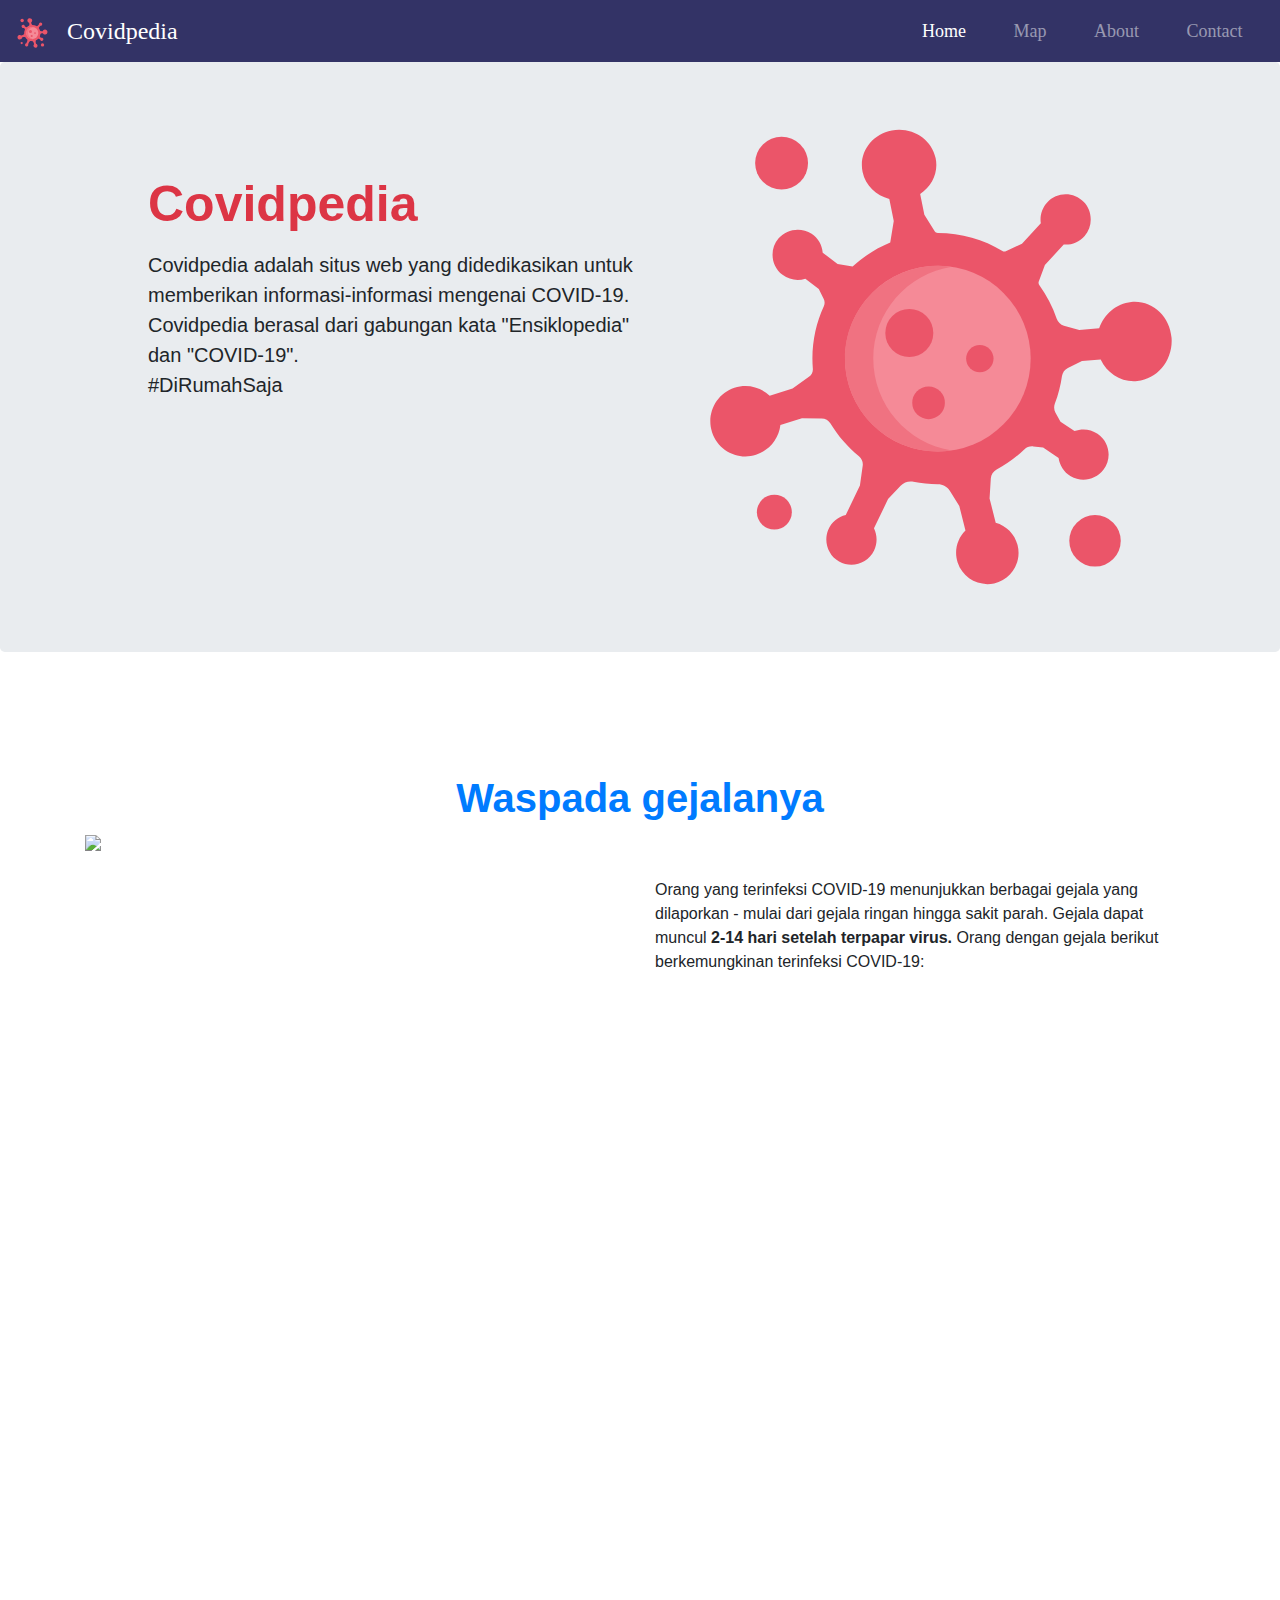
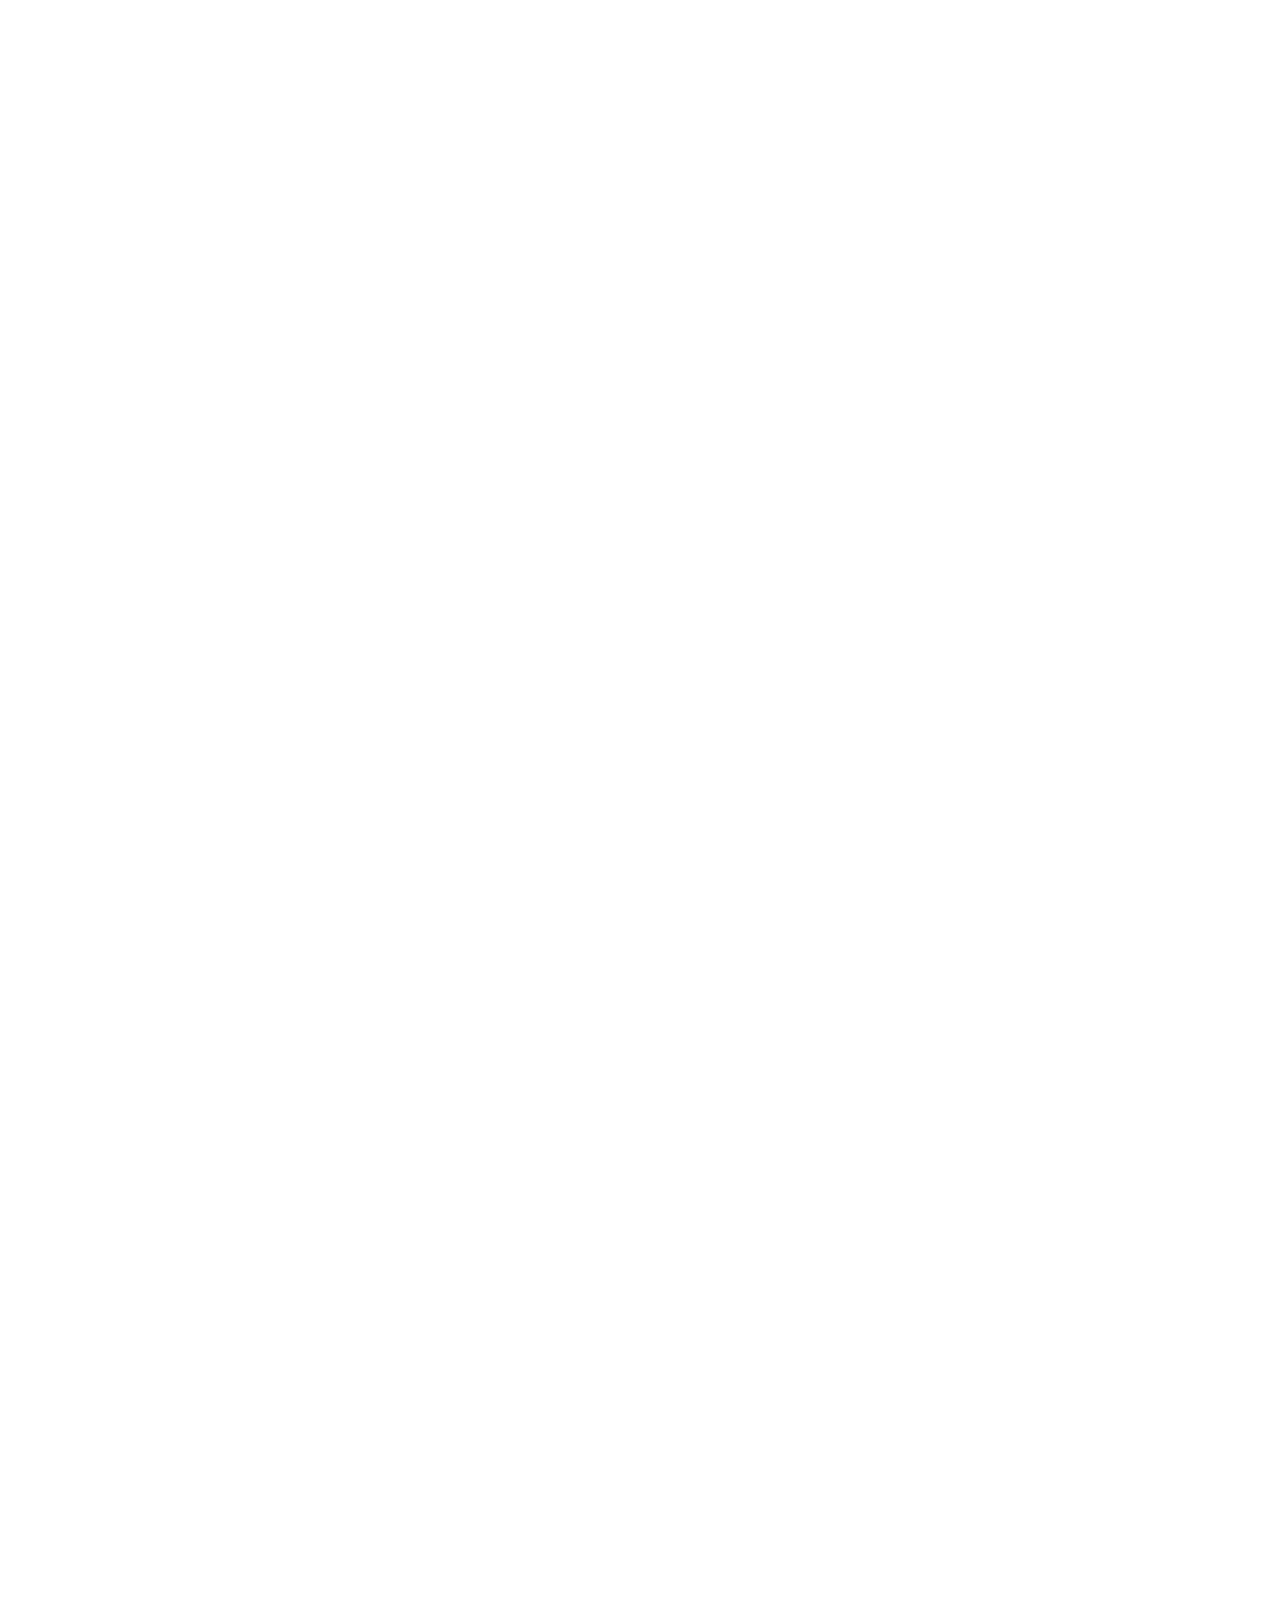
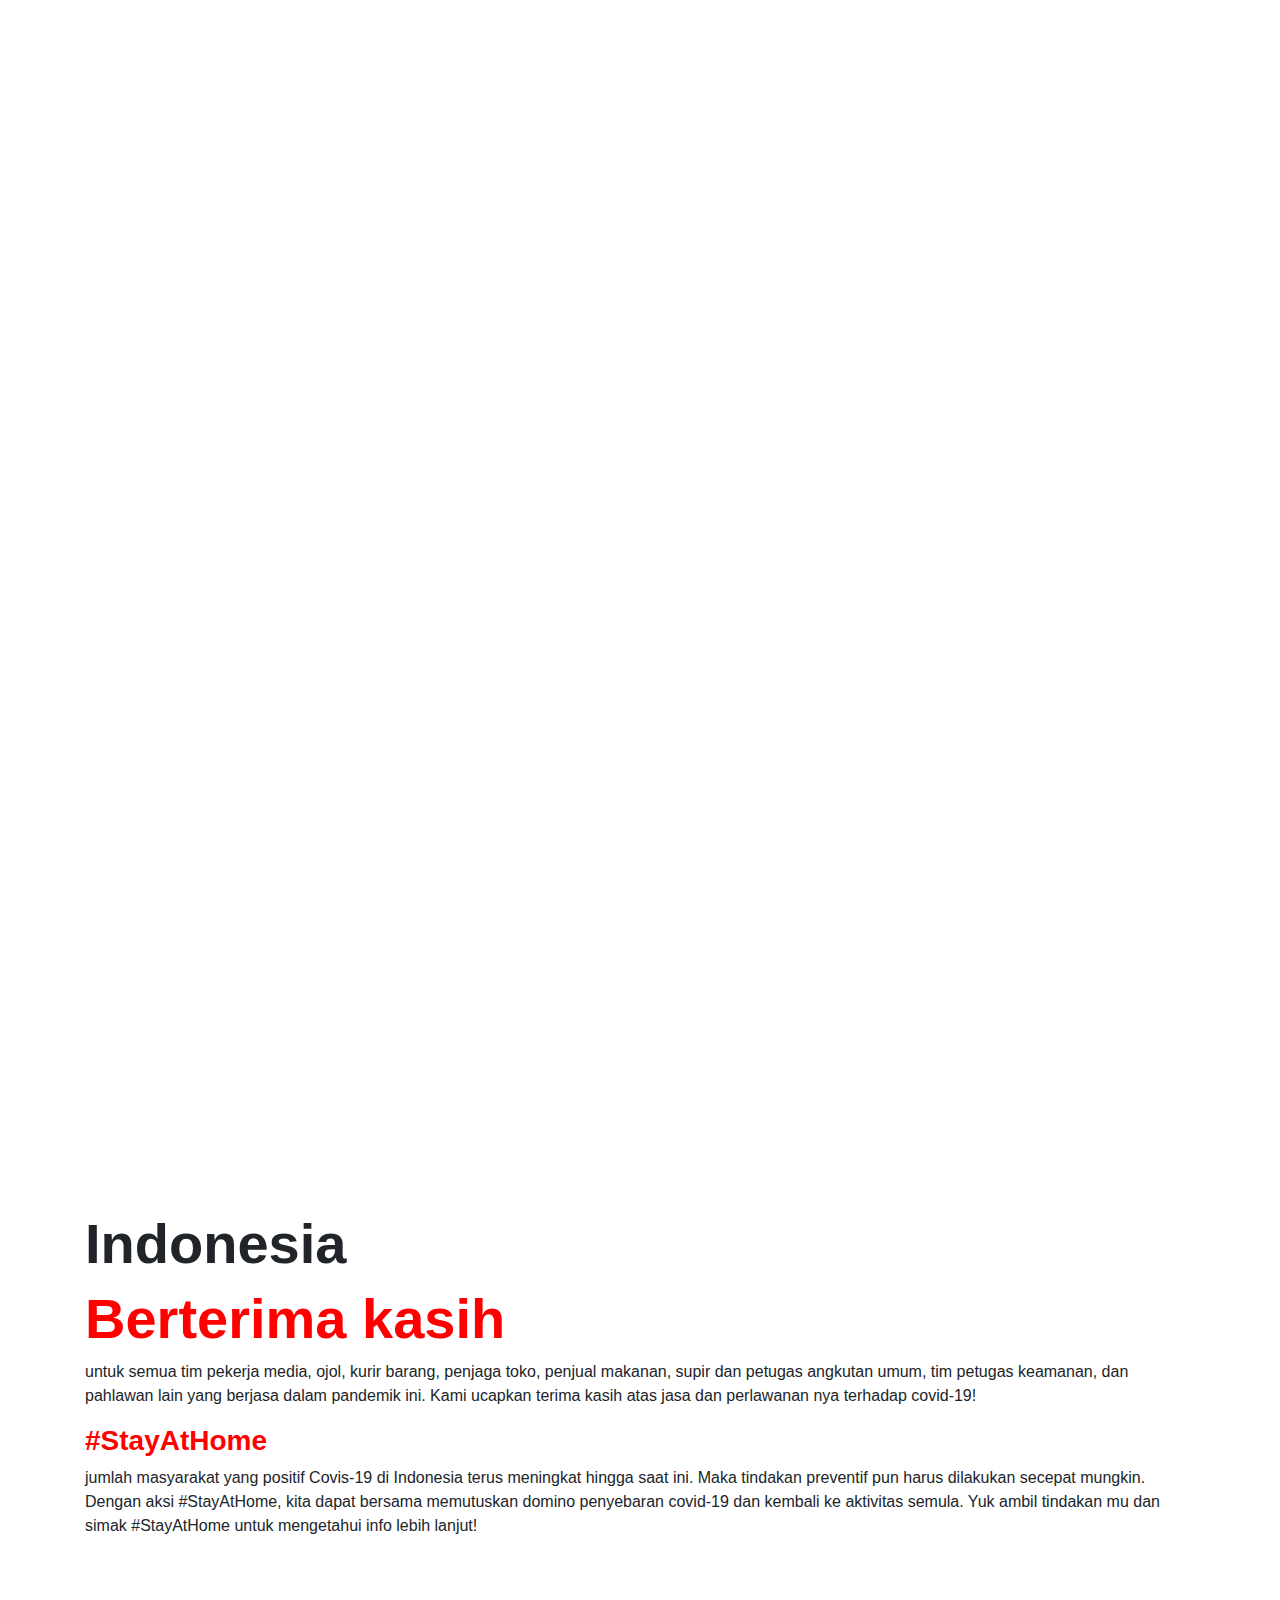
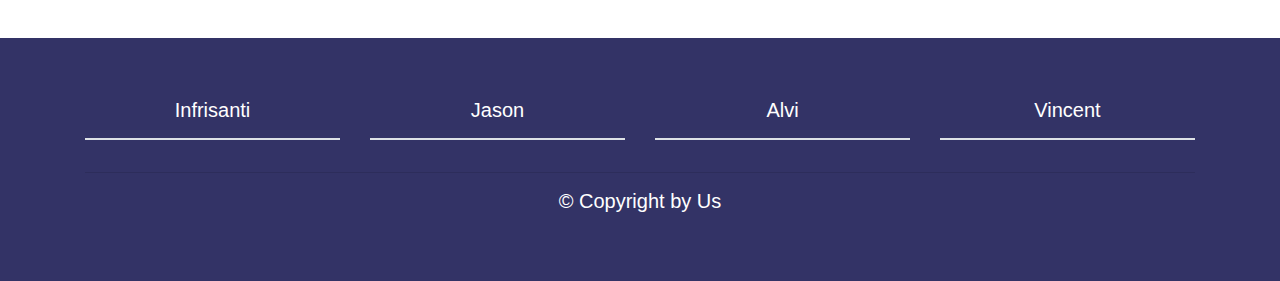
==== commit a6fe524d: "80%" ====
--- a/index.html
+++ b/index.html
@@ -10,17 +10,18 @@
         integrity="sha384-Vkoo8x4CGsO3+Hhxv8T/Q5PaXtkKtu6ug5TOeNV6gBiFeWPGFN9MuhOf23Q9Ifjh" crossorigin="anonymous">
     <link href="//db.onlinewebfonts.com/c/fd732bd7de8c4c02d9250cc4adffd9de?family=Kievit" rel="stylesheet"
         type="text/css" />
-    
+        <link rel="stylesheet" href="https://cdnjs.cloudflare.com/ajax/libs/font-awesome/5.9.0/css/all.min.css">
+    <link rel="stylesheet" href="./css/animate.css" />
+
     <link rel="stylesheet" href="css/style.css">
-    <link rel="stylesheet" href="css/img.css">
 
     <title>Covidpedia - Home</title>
 </head>
 
-<body>
-    <nav class="navbar fixed-top navbar-expand-md navbar-dark mb-3 topnav ">
+<body oncontextmenu="return false;">
+    <nav class="navbar sticky-top navbar-expand-md navbar-dark topnav ">
         <a class="navbar-brand" href="index.html">
-            <img src="img/virus.svg" height="30px">
+            <img src="img/virus.svg">
             &nbsp; Covidpedia
         </a>
         <button class="navbar-toggler" type="button" data-toggle="collapse" data-target="#navbarNavAltMarkup"
@@ -30,217 +31,301 @@
         <div class="collapse navbar-collapse justify-content-end" id="navbarNavAltMarkup">
             <ul class="navbar-nav">
                 <li class="nav-item active">
-                    <a class="nav-link active" href="#">Home &nbsp;&nbsp;&nbsp;&nbsp;&nbsp;&nbsp;
+                    <a class="nav-link active" href="#"> &nbsp;&nbsp;&nbsp;Home &nbsp;&nbsp;&nbsp;
                         <span class="sr-only">(current)</span>
                     </a>
                 </li>
                 <li class="nav-item">
-                    <a class="nav-link" href="map.html">Map &nbsp;&nbsp;&nbsp;&nbsp;&nbsp;&nbsp;</a>
+                    <a class="nav-link" href="map.html"> &nbsp;&nbsp;&nbsp;Map &nbsp;&nbsp;&nbsp;</a>
                 </li>
                 <li class="nav-item">
-                    <a class="nav-link" href="about.html">About &nbsp;&nbsp;&nbsp;&nbsp;&nbsp;&nbsp;</a>
+                    <a class="nav-link" href="about.html"> &nbsp;&nbsp;&nbsp;About &nbsp;&nbsp;&nbsp;</a>
                 </li>
                 <li class="nav-item">
-                    <a class="nav-link" href="contact.html">Contact &nbsp;&nbsp;&nbsp;&nbsp;&nbsp;</a>
+                    <a class="nav-link" href="contact.html"> &nbsp;&nbsp;&nbsp;Contact &nbsp;&nbsp;</a>
                 </li>
             </ul>
         </div>
     </nav>
 
 
-    <div class="jumbotron">
+    <div class="jumbotron wow fadeIn" data-wow-delay="0.5s">
         <div class="container">
             <div class="row ml-sm-0 ml-md-5">
                 <div class="col-sm-12 col-md-6 pt-sm-0 pt-md-5">
-                    <h2 class="header text-danger header-md">Covidpedia</h2>
-                    <p class="lead">
+                    <h2 class="header text-danger header-md wow FadeIn" data-wow-delay="1s">
+                        Covidpedia
+                    </h2>
+                    <p class="lead mt-3 wow fadeIn" data-wow-delay="1.3s">
                         Covidpedia adalah situs web yang didedikasikan untuk memberikan informasi-informasi mengenai
                         COVID-19. Covidpedia berasal dari gabungan kata "Ensiklopedia" dan "COVID-19".
                         <br>
                         #DiRumahSaja
                     </p>
                 </div>
-                <div class="col-sm-12 col-md-6 order-first order-sm-0">
+                <div class="col-sm-12 col-md-6 order-first order-sm-0 wow fadeIn" data-wow-delay="1.3s">
                     <h2 class="header text-danger ml-2 text-center header-sm">Covidpedia</h2>
-                    <img style="width:100%; height: 75%;" src="img/virus.svg" alt="Virus">
-                </div>
-            </div>
-        </div>
-    </div>
-
-    <div class="container">
-        <div class="text-dark">
-            <div class="d-flex flex-column justify-content-center ">
-                <div class="card mt-3 text-left" style="width: 100%;">
-                    <div class="card-body">
-                        <h5 class="kartu card-title display-5"><a rel="stylesheet"
-                                href="https://www.cdc.gov/coronavirus/2019-ncov/symptoms-testing/symptoms.html">Gejala</a>
-                        </h5>
-                        <p class="card-text text-center">Waspada gejalanya</p>
-                        <div class="collapse" id="collapseExample">
-                            <div class="row">
-                                <div class="col-sm">
-                                    <img class="symptoms" src="img/cough.png">
-                                </div>
-                                <div class="col-sm">
-                                    Orang yang terinfeksi COVID-19 menunjukkan berbagai gejala yang dilaporkan - mulai
-                                    dari gejala ringan hingga sakit parah.
-                                    <br>
-                                    <br>
-                                    Gejala dapat muncul <b>2-14 hari setelah terpapar virus.</b> Orang dengan gejala
-                                    berikut berkemungkinan terinfeksi COVID-19:
-                                    <ul>
-                                        <li>Demam</li>
-                                        <li>Batuk</li>
-                                        <li>Napas pendek</li>
-                                        <li>Kelelahan</li>
-                                        <li>Sakit tubuh</li>
-                                        <li>Sakit kepala</li>
-                                        <li>Kehilangan indra rasa dan bau</li>
-                                        <li>Sakit tenggorokan</li>
-                                        <li>Hidung tersumbat</li>
-                                        <li>Mual</li>
-                                        <li>Diare</li>
-                                    </ul>
-                                    Daftar ini tidak menutup kemungkinan gejala lain. CDC akan terus memperbarui daftar
-                                    ini sejalan dengan kami meneliti lebih lanjut tentang COVID-19.
-                                </div>
-
-                            </div>
-                        </div>
-                        <div class="text-center">
-                            <a class="btn btn-warning mt-4" data-toggle="collapse" href="#collapseExample" role="button"
-                                aria-expanded="false" aria-controls="collapseExample">
-                                ReadMore
-                            </a>
-                        </div>
-                    </div>
-                </div>
-
-                <div class="card mt-3 text-left" style="width: 100%;">
-                    <div class="card-body">
-                        <h5 class="kartu card-title display-5 "><a
-                                href="https://www.sehatq.com/artikel/mencegah-virus-corona-lakukan-langkah-sederhana-ini">Prevention</a>
-                        </h5>
-                        <p class="card-text text-center">Cara-cara dalam mencegah Covid-19</p>
-                        <div class="collapse" id="collapseExample1">
-                            <div class="row">
-                                <div class="col-sm">
-                                    <img class="prevention" src="./img/prevention.jpg">
-                                </div>
-                                <div class="col-sm">
-                                    Beberapa upaya pencegahan penularan virus corona yang dapat Anda lakukan meliputi:
-                                    <br>
-                                    <ul>
-                                        <li>Lebih sering mencuci tangan</li>
-                                        </li>
-                                        <li>Jangan sering menyentuh area mata, hidung, dan mulut</li>
-                                        <li>Memperhatikan kebersihan ketika bersin, batuk, dan membuang ludah</li>
-                                        <li>Mengisolasikan diri</li>
-                                        <li>Menggunakan masker</li>
-                                    </ul>
-                                </div>
-                            </div>
-                        </div>
-                        <div class="text-center">
-                            <a class="btn btn-warning mt-4" data-toggle="collapse" href="#collapseExample1"
-                                role="button" aria-expanded="false" aria-controls="collapseExample1">
-                                ReadMore
-                            </a>
-                        </div>
-                    </div>
-                </div>
-
-                <div class="card mt-3 text-left" style="width: 100%;">
-                    <div class="card-body">
-                        <h5 class="kartu card-title display-5 "><a
-                                href="https://www.riauonline.co.id/nasional/read/2020/03/31/10-alasan-tak-perlu-takut-hadapi-virus-covid-19">Should
-                                I Worry?</a></h5>
-                        <p class="card-text text-center">Apakah anda harus khawatir dengan Covid-19?</p>
-                        <div class="collapse" id="collapseExample2">
-                            <div class="row">
-                                <div class="col-sm">
-                                    <img class="worry" src="./img/worry.jpeg">
-                                </div>
-                                <div class="col-sm">
-                                    Tentunya kita tidak perlu panik, namun tetap harus waspada.
-                                    <br>
-                                    <p>
-                                        Penyakit yang disebabkan infeksi COVID-19 pada umumnya ringan, terutama pada
-                                        anak-anak dan orang dewasa
-                                        muda. Namun, infeksi ini tetap dapat menyebabkan penyakit serius: sekitar 1 dari
-                                        5 orang yang terjangkit
-                                        memerlukan perawatan di rumah sakit. Karenanya, wajar jika orang khawatir
-                                        tentang sulitnya COVID-19
-                                        pada diri mereka dan orang-orang yang mereka kasihi.
-                                        Kita bisa menyalurkan bantuan kita dengan cara melindungi diri kita, orang-orang
-                                        yang kita kasihi dan
-                                        masyarakat kita. Tindakan yang terpenting adalah rajin yang memegang tangan
-                                        tertutup dan tertutup saat
-                                        batuk dan bersin. Selain itu, tetap mengikuti perkembangan informasi dan patuhi
-                                        nasihat dinas kesehatan
-                                        lokal termasuk persetujuan perjalanan, pergerakan dan rapat yang diberlakukan.
-                                    </p>
-                                </div>
-                            </div>
-                        </div>
-                    </div>
-                    <div class="text-center">
-                        <a class="btn btn-warning mt-4" data-toggle="collapse" href="#collapseExample2" role="button"
-                            aria-expanded="false" aria-controls="collapseExample2">
-                            ReadMore
-                        </a>
-                    </div>
-                </div>
-            </div>
-
-            <div class="card mt-3 text-left" style="width: 100%;">
-                <div class="card-body">
-                    <h5 class="kartu card-title display-5 "><a
-                            href="https://bebas.kompas.id/baca/opini/2020/04/08/sejarah-panjang-virus-korona/">History</a>
-                    </h5>
-                    <p class="card-text text-center">Awal mula terciptanya virus Covid-19</p>
-                    <div class="collapse" id="collapseExample3">
-                        <div class="row">
-                            <div class="col-sm">
-                                <img class="history" src="./img/history.jpg">
-                            </div>
-                            <div class="col-sm">
-                                Sejarah Virus Corona versi Tahun 2019
-                                <br>
-                                <p>
-                                    Wabah terbaru virus korona terjadi sejak akhir tahun 2019, bermula di Wuhan,
-                                    Provinsi Hubei, China.
-                                    Virus diduga bersumber dari kelelawar yang menular ke hewan lain sebelum ”melompat”
-                                    ke manusia.
-                                </p>
-                                <p>
-                                    Meski bentuknya mirip, virus ini memiliki perbedaan karakter sehingga dinamakan
-                                    SARS-CoV-2 yang
-                                    menyebabkan Covid-19 (penyakit akibat virus korona 2019).
-                                </p>
-                                <p>
-                                    Sebagaimana infeksi korona lain, tampilan klinisnya dari tanpa gejala, gangguan
-                                    pernapasan ringan,
-                                    pnumonia sampai gangguan pernapasan parah, gagal ginjal serta kematian. Penularan
-                                    juga lewat percikan cairan dari
-                                    bersin dan batuk. Masa inkubasi sekitar 2-14 hari, rata-rata gejala tampak pada hari
-                                    ke-5.
-                                </p>
-                            </div>
-                        </div>
-                    </div>
-                    <div class="text-center">
-                        <a class="btn btn-warning mt-4" data-toggle="collapse" href="#collapseExample3" role="button"
-                            aria-expanded="false" aria-controls="collapseExample3">
-                            ReadMore
-                        </a>
-                    </div>
-                </div>
-            </div>
-        </div>
-
-        <h2 class="text-center font-weight-bold mt-5"> INFORMASI COVID</h2>
+                    <img id="virus-img" src="img/virus.svg" alt="Virus">
+                </div>
+            </div>
+        </div>
+    </div>
+
+    <div class="box-content wow bounceIn" data-wow-delay="0.3s">
+        <h1 class="text-center font-weight-bold">
+            <a target="_blank" href="https://www.cdc.gov/coronavirus/2019-ncov/symptoms-testing/symptoms.html">Waspada
+                gejalanya</a>
+        </h1>
+
+        <div class="container">
+            <div class="row">
+                <div class="col-sm-12 col-md-6">
+                    <img src="img/cough.jpg">
+                </div>
+                <div class="col-sm-12 col-md-6 pt-sm-0 pt-md-5">
+                    <p>
+                        Orang yang terinfeksi COVID-19 menunjukkan berbagai gejala yang dilaporkan - mulai
+                        dari gejala ringan hingga sakit parah.
+                        Gejala dapat muncul <b> 2-14 hari setelah terpapar virus.</b> Orang dengan gejala
+                        berikut berkemungkinan terinfeksi COVID-19:
+                    </p>
+                    <div class="content-md text-center">
+                        <div class="row mt-2">
+                            <div class="col-4 wow slideInLeft" data-wow-delay="1.5s">
+                                <img class="content-list-img" src="./img/fever.jpg">
+                                <p>Demam</p>
+                            </div>
+                            <div class="col-4 wow fadeIn" data-wow-delay="1.8s">
+                                <img class="content-list-img" src="./img/shortness.jpg">
+                                <p>Sesak Nafas</p>
+                            </div>
+                            <div class="col-4 wow slideInRight" data-wow-delay="1.5s">
+                                <img class="content-list-img" src="./img/batuk.jpg">
+                                <p>Batuk</p>
+                            </div>
+                        </div>
+                        <div class="row mt-2">
+                            <div class="col-4 wow slideInLeft" data-wow-delay="1.6s">
+                                <img class="content-list-img" src="./img/throat.jpg">
+                                <p>Sakit Tenggorokkan</p>
+                            </div>
+                            <div class="col-4 wow rotateIn" data-wow-delay="1.9s">
+                                <img class="content-list-img" src="./img/flu.jpg">
+                                <p>Flu</p>
+                            </div>
+                            <div class="col-4 wow slideInRight" data-wow-delay="1.6s">
+                                <img class="content-list-img" src="./img/headache.jpg">
+                                <p>Sakit Kepala</p>
+                            </div>
+                        </div>
+                    </div>
+                </div>
+            </div>
+            <div class="content-sm text-center">
+                <div class="collapse" id="collapseExample">
+                    <div class="row">
+                        <div class="col-6">
+                            <img class="content-list-img" src="./img/fever.jpg">
+                            <p>Demam</p>
+                        </div>
+                        <div class="col-6">
+                            <img class="content-list-img" src="./img/shortness.jpg">
+                            <p>Sesak Nafas</p>
+                        </div>
+                    </div>
+                    <div class="row">
+                        <div class="col-6">
+                            <img class="content-list-img" src="./img/batuk.jpg">
+                            <p>Batuk</p>
+                        </div>
+                        <div class="col-6">
+                            <img class="content-list-img" src="./img/throat.jpg">
+                            <p>Sakit Tenggorokan</p>
+                        </div>
+                    </div>
+                    <div class="row">
+                        <div class="col-6">
+                            <img class="content-list-img" src="./img/flu.jpg">
+                            <p>Flu</p>
+                        </div>
+                        <div class="col-6">
+                            <img class="content-list-img" src="./img/headache.jpg">
+                            <p>Sakit Kepala</p>
+                        </div>
+                    </div>
+                </div>
+                <a class="btn btn-primary" data-toggle="collapse" href="#collapseExample" role="button"
+                    aria-expanded="false" aria-controls="collapseExample">
+                    ReadMore
+                </a>
+            </div>
+        </div>
+    </div>
+
+    <div class="box-content wow bounceIn" data-wow-delay="0.3">
+        <h1 class="text-center font-weight-bold">
+            <a target="_blank"
+                href="https://www.sehatq.com/artikel/mencegah-virus-corona-lakukan-langkah-sederhana-ini">Cara-cara
+                dalam
+                mencegah Covid-19</a>
+        </h1>
+
+        <div class="container">
+            <div class="row">
+                <div class="col-sm-12 col-md-6">
+                    <img src="img/prevention.jpg">
+                </div>
+                <div class="col-sm-12 col-md-6 pt-sm-0 pt-md-5">
+                    <p> Beberapa upaya pencegahan penularan virus corona yang dapat Anda lakukan meliputi:</p>
+                    <div class="content-md text-center">
+                        <div class="row mt-2">
+                            <div class="col-4 wow slideInLeft" data-wow-delay="1.5s">
+                                <img class="content-list-img" src="./img/wash.jpg">
+                                <p>Cuci Tangan</p>
+                            </div>
+                            <div class="col-4 wow rollIn" data-wow-delay="1.8s">
+                                <img class="content-list-img" src="./img/masker.jpg">
+                                <p>Pakai masker</p>
+                            </div>
+                            <div class="col-4 wow slideInRight" data-wow-delay="1.5s">
+                                <img class="content-list-img" src="./img/touch.jpg">
+                                <p>Jangan Sentuh wajah sembarangan</p>
+                            </div>
+                        </div>
+                        <div class="row mt-2">
+                            <div class="col-4 wow slideInLeft" data-wow-delay="1.6s">
+                                <img class="content-list-img" src="./img/napkin.jpg">
+                                <p>Tutup mulut dan hidung saat bersin</p>
+                            </div>
+                            <div class="col-4 wow lightSpeedIn" data-wow-delay="1.9s">
+                                <img class="content-list-img" src="./img/distance.jpg">
+                                <p>Jaga jarak satu sama lain</p>
+                            </div>
+                            <div class="col-4 wow slideInRight" data-wow-delay="1.6s">
+                                <img class="content-list-img" src="./img/disinfectant.jpg">
+                                <p>Pakai desinfektan</p>
+                            </div>
+                        </div>
+                    </div>
+                </div>
+            </div>
+            <div class="content-sm text-center">
+                <div class="collapse" id="collapseExample2">
+                    <div class="row">
+                        <div class="col-6">
+                            <img class="content-list-img" src="./img/wash.jpg">
+                            <p>Cuci tangan</p>
+                        </div>
+                        <div class="col-6">
+                            <img class="content-list-img" src="./img/masker.jpg">
+                            <p>Pakai masker</p>
+                        </div>
+                    </div>
+                    <div class="row">
+                        <div class="col-6">
+                            <img class="content-list-img" src="./img/touch.jpg">
+                            <p>Jangan sentuh wajah sembarangan</p>
+                        </div>
+                        <div class="col-6">
+                            <img class="content-list-img" src="./img/napkin.jpg">
+                            <p>Tutup mulut dan hidung saat bersin</p>
+                        </div>
+                    </div>
+                    <div class="row">
+                        <div class="col-6">
+                            <img class="content-list-img" src="./img/distance.jpg">
+                            <p>Jaga jarak satu sama lain</p>
+                        </div>
+                        <div class="col-6">
+                            <img class="content-list-img" src="./img/disinfectant.jpg">
+                            <p>Pakai desinfektan</p>
+                        </div>
+                    </div>
+                </div>
+                <a class="btn btn-primary" data-toggle="collapse" href="#collapseExample2" role="button"
+                    aria-expanded="false" aria-controls="collapseExample">
+                    ReadMore
+                </a>
+            </div>
+        </div>
+    </div>
+    </div>
+
+    <div class="box-content wow bounceIn" data-wow-delay="0.5s">
+        <h1 class="text-center font-weight-bold">
+            <a target="_blank"
+                href="https://www.sehatq.com/artikel/mencegah-virus-corona-lakukan-langkah-sederhana-ini">
+                Apakah anda harus khawatir dengan Covid-19?
+            </a>
+        </h1>
+
+        <div class="container">
+            <div class="row">
+                <div class="col-sm-12 col-md-6">
+                    <img src="img/worry.jpg">
+                </div>
+                <div class="col-sm-12 col-md-6 pt-sm-0 pt-md-0 pt-lg-5">
+                    <br>
+                    <p class="wow fadeIn" data-wow-delay="1s">
+                        Tentunya kita tidak perlu panik, namun tetap harus waspada.
+                        Penyakit yang disebabkan infeksi COVID-19 pada umumnya ringan, terutama pada
+                        anak-anak dan orang dewasa
+                        muda. Namun, infeksi ini tetap dapat menyebabkan penyakit serius: sekitar 1 dari
+                        5 orang yang terjangkit
+                        memerlukan perawatan di rumah sakit. Karenanya, wajar jika orang khawatir
+                        tentang sulitnya COVID-19
+                        pada diri mereka dan orang-orang yang mereka kasihi.
+                        Kita bisa menyal urkan bantuan kita dengan cara melindungi diri kita, orang-orang
+                        yang kita kasihi dan
+                        masyarakat kita.Tindakan yang terpenting adalah rajin yang memegang tangan
+                        tertutup dan tertutup saat
+                        batuk dan bersin. Selain itu, tetap mengikuti perkembangan informasi dan patuhi
+                        nasihat dinas kesehatan
+                        lokal termasuk persetujuan perjalanan, pergerakan dan rapat yang diberlakukan.
+                    </p>
+                </div>
+            </div>
+        </div>
+    </div>
+
+    <div class="box-content wow bounceIn" data-wow-delay="0.5s">
+        <h1 class="text-center font-weight-bold">
+            <a href="https://bebas.kompas.id/baca/opini/2020/04/08/sejarah-panjang-virus-korona/">History</a>
+        </h1>
+
+        <div class="container">
+            <div class="row">
+                <div class="col-sm-12 col-md-6 ">
+                    <img class="mt-sm-0 mt-md-5" src="img/history.jpg" id="history">
+                </div>
+                <div class="col-sm-12 col-md-6 pt-sm-0 pt-md-0 pt-lg-5">
+                    Sejarah Virus Corona versi Tahun 2019
+                    <p class="wow fadeIn" data-wow-delay="1s">
+                        Wabah terbaru virus korona terjadi sejak akhir tahun 2019, bermula di Wuhan,
+                        Provinsi Hubei, China.
+                        Virus diduga bersumber dari kelelawar yang menular ke hewan lain sebelum ”melompat”
+                        ke manusia.
+                    </p>
+                    <p class="wow fadeIn" data-wow-delay="1.3s">
+                        Meski bentuknya mirip, virus ini memiliki perbedaan karakter sehingga dinamakan
+                        SARS-CoV-2 yang
+                        menyebabkan Covid-19 (penyakit akibat virus korona 2019).
+                    </p>
+                    <p class="wow fadeIn" data-wow-delay="1.6s">
+                        Sebagaimana infeksi korona lain, tampilan klinisnya dari tanpa gejala, gangguan
+                        pernapasan ringan,
+                        pnumonia sampai gangguan pernapasan parah, gagal ginjal serta kematian. Penularan
+                        juga lewat percikan cairan dari
+                        bersin dan batuk. Masa inkubasi sekitar 2-14 hari, rata-rata gejala tampak pada hari
+                        ke-5.
+                    </p>
+                </div>
+            </div>
+        </div>
+    </div>
+
+    <div class="wow rotateIn" data-wow-delay="0.5s" data-wow-duration="0.8s">
+        <h1 class="text-center font-weight-bold" id="info-covid"> INFORMASI COVID</h1>
         <div class="container">
             <div id="carouselExampleControls" class="carousel slide mt-3" data-ride="carousel">
                 <div class="carousel-inner">
@@ -263,7 +348,8 @@
                                 positif virus
                                 corona (Covid-19).
                             </p>
-                            <a href="https://www.cnnindonesia.com/nasional/20200515203017-20-503936/rapid-test-di-18-pasar-makassar-204-pedagang-positif-corona"
+                            <a target="_blank"
+                                href="https://www.cnnindonesia.com/nasional/20200515203017-20-503936/rapid-test-di-18-pasar-makassar-204-pedagang-positif-corona"
                                 class="btn btn-primary">Read More</a>
                         </div>
                     </div>
@@ -283,7 +369,8 @@
                                 dunia.
                                 Ini dibuktikan dengan meningkatnya kasus Covid-19 di sejumlah negara.
                             </p>
-                            <a href="https://palu.tribunnews.com/2020/05/16/update-corona-global-sabtu-16-mei-2020-pagi-total-461-juta-kasus-angka-kematian-sentuh-308-ribu"
+                            <a target="_blank"
+                                href="https://palu.tribunnews.com/2020/05/16/update-corona-global-sabtu-16-mei-2020-pagi-total-461-juta-kasus-angka-kematian-sentuh-308-ribu"
                                 class="btn btn-warning">Read More</a>
                         </div>
                     </div>
@@ -307,7 +394,8 @@
                                 kunjungan
                                 keluarga karena pandemi virus corona.
                             </p>
-                            <a href="https://www.cnnindonesia.com/internasional/20200515182837-106-503907/aturan-perayaan-idulfitri-singapura-dan-malaysia-saat-corona"
+                            <a target="_blank"
+                                href="https://www.cnnindonesia.com/internasional/20200515182837-106-503907/aturan-perayaan-idulfitri-singapura-dan-malaysia-saat-corona"
                                 class="btn btn-warning">Read More</a>
                         </div>
                     </div>
@@ -322,53 +410,85 @@
                 </a>
             </div>
         </div>
-
-
-  
-
-        <div class="jumbotron bg-transparent ">
-            <div>
-                <div>
-                    <h3 class="indonesia display-4 font-weight-bold">Indonesia</h3>
-                    <h3 class="berterimakasih indonesia display-4 font-weight-bold ">Berterima kasih</h1>
-                        <p>
-                            untuk semua tim pekerja media, ojol, kurir barang, penjaga toko, penjual makanan, supir
-                            dan
-                            petugas angkutan umum, tim petugas keamanan, dan pahlawan lain yang berjasa dalam
-                            pandemik
-                            ini. Kami ucapkan terima kasih atas jasa dan perlawanan nya terhadap covid-19!
-                        </p>
-                </div>
-            </div>
-
-            <div class="row">
-                <div class="col-lg-auto">
-                    <div>
-                        <h3 class="stayhome display-5 font-weight-bold">#StayAtHome</h3>
-                        <p class="">
-                            jumlah masyarakat yang positif Covis-19 di Indonesia terus meningkat hingga saat ini.
-                            Maka
-                            tindakan preventif pun harus dilakukan secepat mungkin. Dengan aksi #StayAtHome, kita
-                            dapat bersama memutuskan domino penyebaran covid-19 dan kembali ke aktivitas semula. Yuk
-                            ambil tindakan mu dan simak #StayAtHome untuk mengetahui info lebih lanjut!
-                        </p>
-                    </div>
-                </div>
-            </div>
-        </div>
+    </div>
+
+
+    <div class="mt-5">
+        <div class="container">
+            <h3 class="indonesia display-4 font-weight-bold">Indonesia</h3>
+            <h3 class="berterimakasih indonesia display-4 font-weight-bold ">Berterima kasih</h1>
+                <p>
+                    untuk semua tim pekerja media, ojol, kurir barang, penjaga toko, penjual makanan, supir
+                    dan
+                    petugas angkutan umum, tim petugas keamanan, dan pahlawan lain yang berjasa dalam
+                    pandemik
+                    ini. Kami ucapkan terima kasih atas jasa dan perlawanan nya terhadap covid-19!
+                </p>
+        </div>
+
+        <div class="container">
+            <h3 class="stayhome display-5 font-weight-bold">#StayAtHome</h3>
+            <p class="">
+                jumlah masyarakat yang positif Covis-19 di Indonesia terus meningkat hingga saat ini.
+                Maka
+                tindakan preventif pun harus dilakukan secepat mungkin. Dengan aksi #StayAtHome, kita
+                dapat bersama memutuskan domino penyebaran covid-19 dan kembali ke aktivitas semula. Yuk
+                ambil tindakan mu dan simak #StayAtHome untuk mengetahui info lebih lanjut!
+            </p>
+        </div>
+
+        <footer>
+            <div class="container">
+                <div class="row text-center">
+                    <div class="col-md-3">
+                        <h5>Infrisanti</h5>
+                        <hr class="border">
+                        <p></p>
+                        <p></p>
+                        <p></p>
+                        <p></p>
+                    </div>
+    
+                    <div class="col-md-3">
+                        <h5>Jason</h5>
+                        <hr class="border">
+                        <p></p>
+                        <p></p>
+                        <p></p>
+                    </div>
+    
+                    <div class="col-md-3">
+                        <h5>Alvi</h5>
+                        <hr class="border">
+                        <p></p>
+                        <p></p>
+                        <p></p>
+                        <p></p>
+                    </div>
+
+                    <div class="col-md-3">
+                        <h5>Vincent</h5>
+                        <hr class="border">
+                        <p></p>
+                        <p></p>
+                        <p></p>
+                        <p></p>
+                    </div>
+    
+    
+                    <div class="col-12 copyright">
+                        <hr class="socket">
+                        <h5>&copy; Copyright by Us</h5>
+                    </div>
+                </div>
+            </div>
+        </footer>
 
         <script src="https://ajax.googleapis.com/ajax/libs/jquery/3.3.1/jquery.min.js"></script>
         <script src="https://maxcdn.bootstrapcdn.com/bootstrap/4.3.1/js/bootstrap.min.js"></script>
         <script src="https://cdnjs.cloudflare.com/ajax/libs/popper.js/1.14.7/umd/popper.min.js"></script>
-        <script type="text/javascript">
-            if (typeof document.onselectstart != "undefined") {
-                document.onselectstart = new Function("return false");
-            } else {
-                document.onmousedown = new Function("return false");
-                document.onmouseup = new Function("return true");
-            }
-        </script>
-
+        <script src="./js/wow.min.js"></script>
+        <script src="./js/index.js"></script>
 </body>
 
 </html>--- a/css/style.css
+++ b/css/style.css
@@ -1,5 +1,3 @@
-/* kalau ada masalah tambahin class aj. klw tambah class, dy bakal detect kok */
-
 html {
   scroll-behavior: smooth;
 }
@@ -8,6 +6,7 @@
   margin: 0;
   padding: 0;
   font-family: Helvetica, Arial, sans-serif;
+  height: 100%;
 }
 
 .header {
@@ -15,21 +14,14 @@
   font-size: 50px;
 }
 
-.header-sm{
-  display : none
+.header-sm {
+  display: none
 }
 
 .card {
   margin: 0 auto;
   padding: 40px;
-  flex: auto;
-  display: block;
-  text-align: center;
-}
-
-.contact,
-.about {
-  margin-top: 80px;
+  text-align: center;
 }
 
 .navbar-brand {
@@ -37,6 +29,10 @@
   font-size: 24px;
 }
 
+.navbar-brand img {
+  height: 30px;
+}
+
 .topnav {
   background-color: #333366;
   font-family: "Kievit";
@@ -44,6 +40,16 @@
   font-size: 18px;
 }
 
+.nav-item {
+  transition: all 0.3s ease 0s;
+}
+
+.nav-item:hover {
+  background-color: #f72664;
+  border-radius: 20px;
+  padding: 0 6px;
+}
+
 .bg-custom {
   background-color: rgba(195, 161, 224, 0.548);
   height: min-content;
@@ -60,18 +66,6 @@
   margin-top: auto;
 }
 
-.col-6 {
-  font-size: auto;
-}
-
-.col-xl-3 {
-  font-size: 15pt;
-}
-
-.row {
-  margin-top: 25px;
-}
-
 .kartu {
   color: red;
   font-weight: bold;
@@ -86,14 +80,38 @@
   color: black;
 }
 
-.box-purple {
-  background-color: #cccccc;
+.box-content {
   background-size: cover;
   padding: 20px;
   width: fit-content;
   height: fit-content;
-  margin-top: 15%;
-  width: 100%;
+  margin-top: 8%;
+  width: 100%;
+}
+
+.box-content img {
+  width: 100%;
+}
+
+.content-list-img {
+  width: 150px !important;
+  height: 150px;
+  border-radius: 50%;
+  object-fit: cover;
+}
+
+.content-sm {
+  display: none;
+}
+
+.box-contact {
+  background-size: cover;
+  padding: 20px;
+  width: fit-content;
+  height: fit-content;
+  margin-top: 8%;
+  width: 100%;
+  background-color: #cccccc;
 }
 
 #content {
@@ -101,7 +119,7 @@
   left: 0;
   right: 0;
   bottom: 0;
-  top: 20px;
+  top: 55px;
   overflow: hidden;
 }
 
@@ -109,6 +127,9 @@
   resize: none;
 }
 
+#virus-img {
+  width: 100%;
+}
 
 .berterimakasih {
   color: rgb(255, 0, 0);
@@ -126,20 +147,97 @@
 
 .carousel-item img {
   height: 500px;
+  object-fit: cover;
+}
+
+#info-covid {
+  margin-top: 150px;
+}
+
+.mapouter {
+  position: relative;
+  text-align: right;
+  height: 330px;
+  width: 100%;
+}
+
+.gmap_canvas {
+  overflow: hidden;
+  background: none !important;
+  height: 330px;
+  width: 100%;
+}
+
+footer {
+  background-color: #333366;
+  color: #ffffff;
+  padding: 60px;
+  margin-top: 100px;
+  width: 100%;
+}
+
+hr .border {
+  width: 75%;
+}
+
+hr .socket {
+  border-top: 2px solid #d5d5d5;
+  padding: 20px;
+}
+
+
+@media(max-width : 1024px) {
+  .content-list-img {
+    width: 125px !important;
+    height: 125px;
+    border-radius: 50%;
+    object-fit: cover;
+  }
+}
+
+@media(max-width : 769px) {
+  .content-list-img {
+    width: 100px !important;
+    height: 100px;
+    border-radius: 50%;
+    object-fit: cover;
+  }
 }
 
 @media (max-width: 576px) {
-  .header-md{
+  .box-content img {
+    width: 100%;
+  }
+
+  .header-md {
     display: none;
   }
 
-  .header-sm{
+  .nav-item:hover {
+    background-color: transparent
+  }
+
+
+  .header-sm {
     display: block;
     margin-bottom: 17px;
   }
 
+  .content-md {
+    display: none;
+  }
+
+  .content-sm {
+    display: block;
+  }
+
+  #info-covid {
+    margin-top: 20px;
+  }
+
   .carousel-item img {
     height: 250px;
+    object-fit: cover;
   }
 
   .d-md-block {
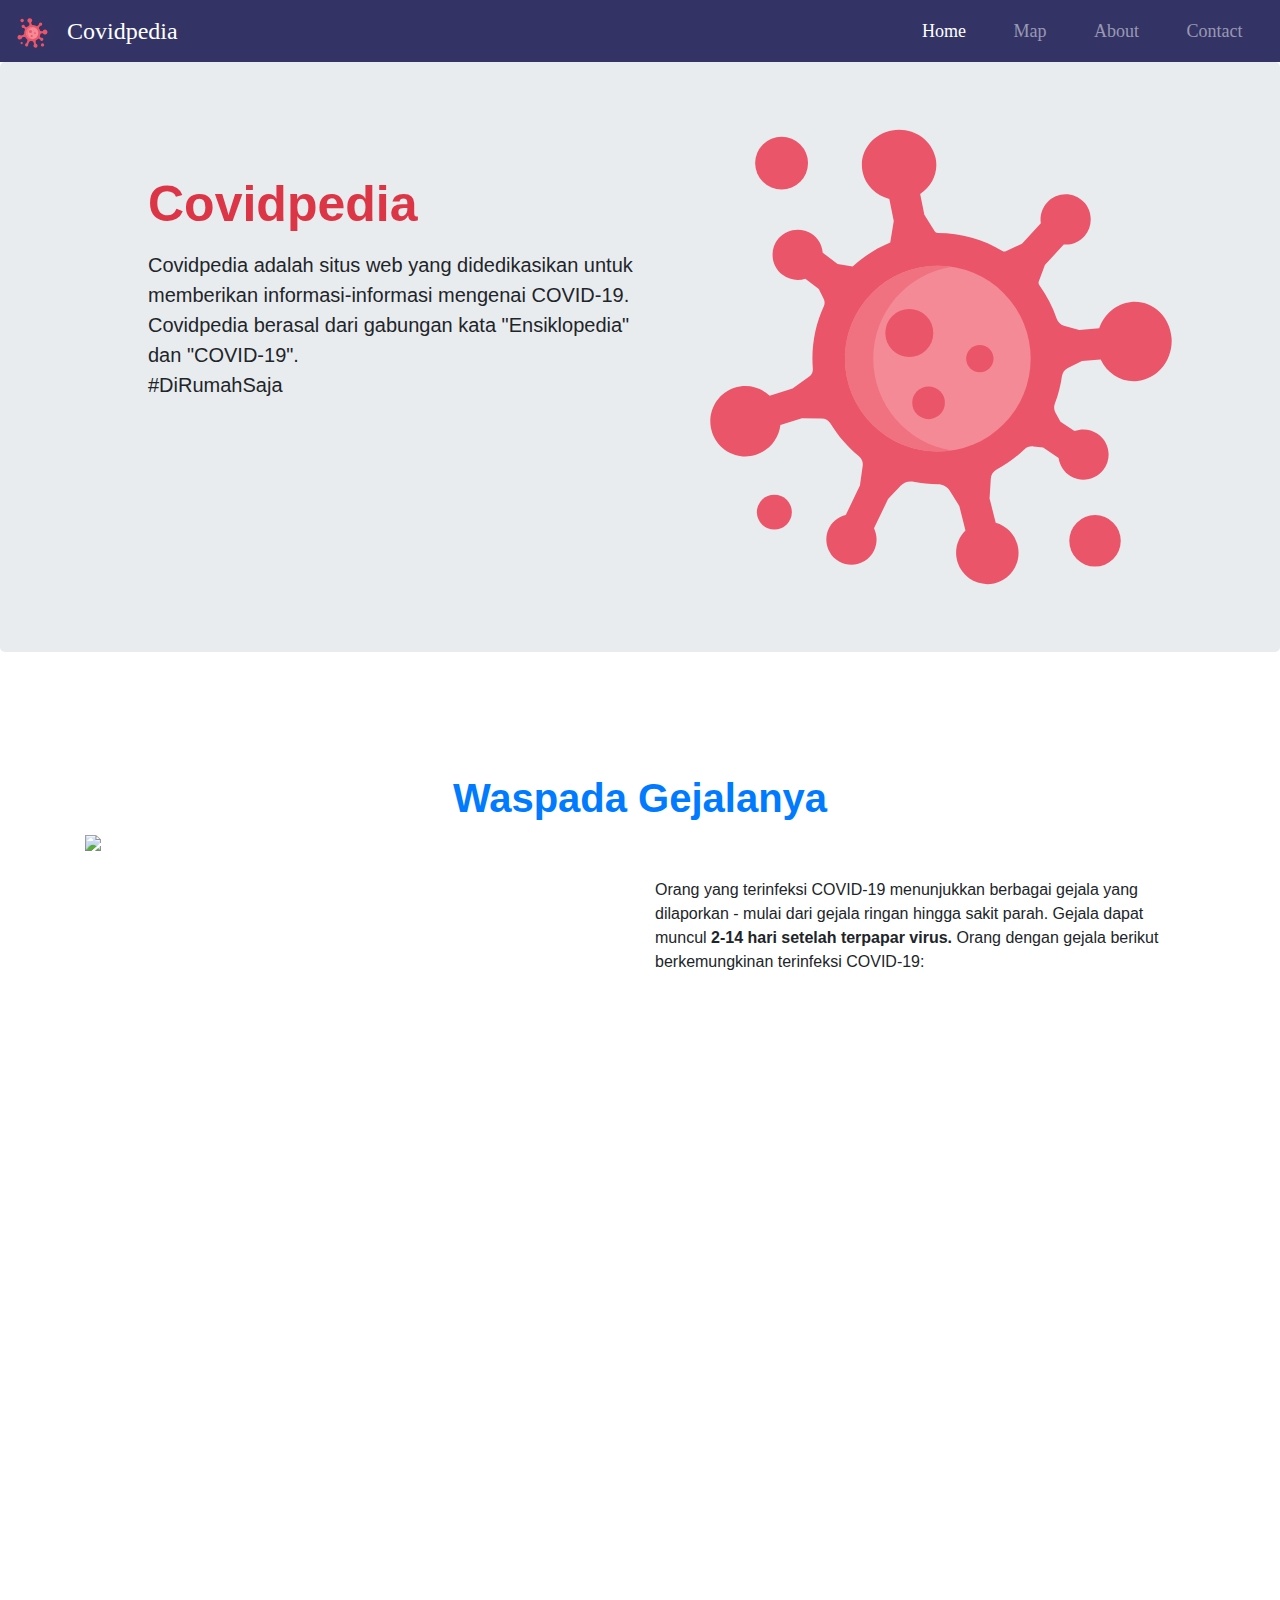
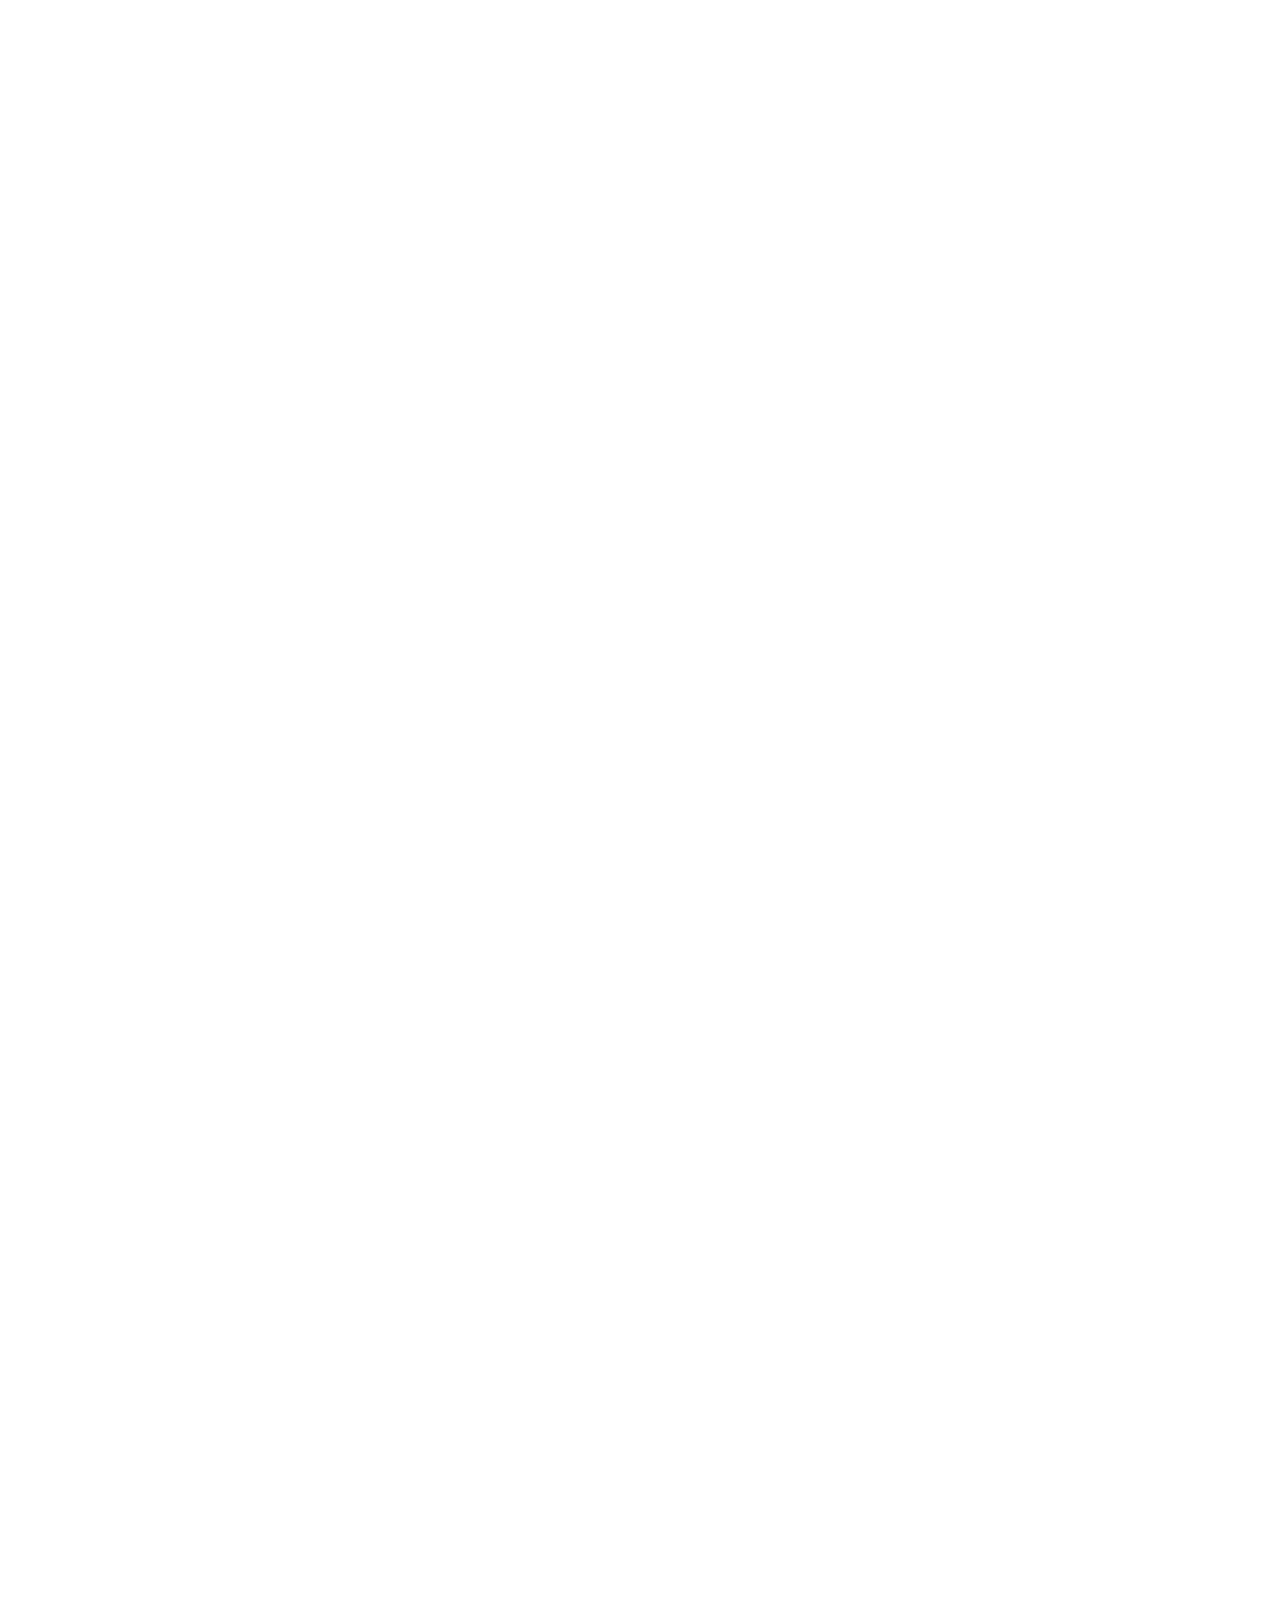
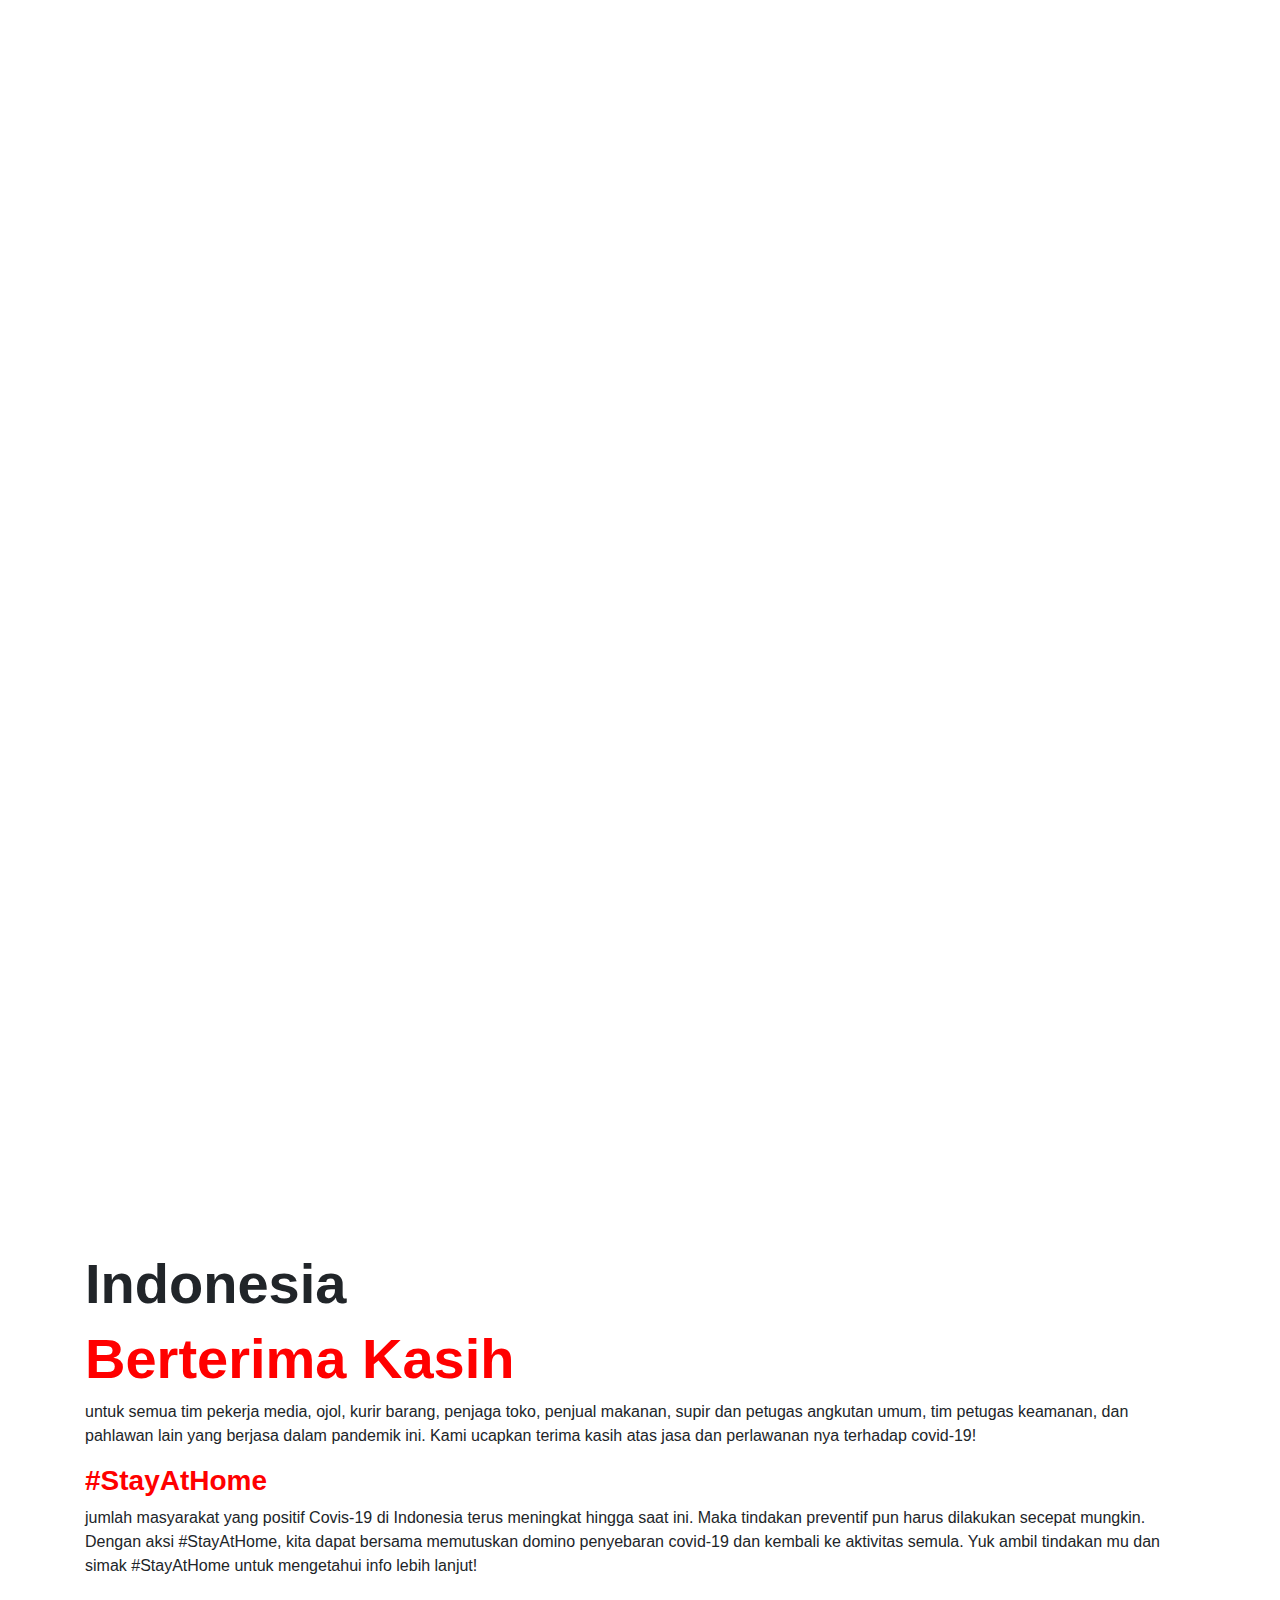
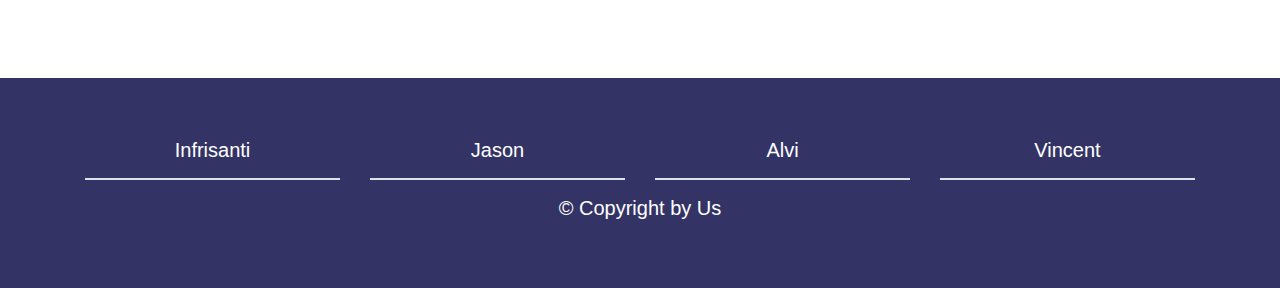
==== commit c0fbff2f: "set target _blank" ====
--- a/index.html
+++ b/index.html
@@ -10,15 +10,18 @@
         integrity="sha384-Vkoo8x4CGsO3+Hhxv8T/Q5PaXtkKtu6ug5TOeNV6gBiFeWPGFN9MuhOf23Q9Ifjh" crossorigin="anonymous">
     <link href="//db.onlinewebfonts.com/c/fd732bd7de8c4c02d9250cc4adffd9de?family=Kievit" rel="stylesheet"
         type="text/css" />
-        <link rel="stylesheet" href="https://cdnjs.cloudflare.com/ajax/libs/font-awesome/5.9.0/css/all.min.css">
+    <link href="https://fonts.googleapis.com/css2?family=Merriweather+Sans&display=swap" rel="stylesheet">
+    <link href="https://fonts.googleapis.com/css2?family=Merriweather&display=swap" rel="stylesheet">
+    <link rel="stylesheet" href="https://cdnjs.cloudflare.com/ajax/libs/font-awesome/5.9.0/css/all.min.css">
     <link rel="stylesheet" href="./css/animate.css" />
 
+    <link rel="shortcut icon" href="/img/favicon.ico" type="image/x-icon">
     <link rel="stylesheet" href="css/style.css">
 
     <title>Covidpedia - Home</title>
 </head>
 
-<body oncontextmenu="return false;">
+<body oncontextmenu="return false;" onload="loading()">
     <nav class="navbar sticky-top navbar-expand-md navbar-dark topnav ">
         <a class="navbar-brand" href="index.html">
             <img src="img/virus.svg">
@@ -48,447 +51,459 @@
         </div>
     </nav>
 
-
     <div class="jumbotron wow fadeIn" data-wow-delay="0.5s">
-        <div class="container">
-            <div class="row ml-sm-0 ml-md-5">
-                <div class="col-sm-12 col-md-6 pt-sm-0 pt-md-5">
-                    <h2 class="header text-danger header-md wow FadeIn" data-wow-delay="1s">
-                        Covidpedia
-                    </h2>
-                    <p class="lead mt-3 wow fadeIn" data-wow-delay="1.3s">
-                        Covidpedia adalah situs web yang didedikasikan untuk memberikan informasi-informasi mengenai
-                        COVID-19. Covidpedia berasal dari gabungan kata "Ensiklopedia" dan "COVID-19".
-                        <br>
-                        #DiRumahSaja
-                    </p>
-                </div>
-                <div class="col-sm-12 col-md-6 order-first order-sm-0 wow fadeIn" data-wow-delay="1.3s">
-                    <h2 class="header text-danger ml-2 text-center header-sm">Covidpedia</h2>
-                    <img id="virus-img" src="img/virus.svg" alt="Virus">
-                </div>
-            </div>
-        </div>
-    </div>
-
-    <div class="box-content wow bounceIn" data-wow-delay="0.3s">
-        <h1 class="text-center font-weight-bold">
-            <a target="_blank" href="https://www.cdc.gov/coronavirus/2019-ncov/symptoms-testing/symptoms.html">Waspada
-                gejalanya</a>
-        </h1>
-
-        <div class="container">
-            <div class="row">
-                <div class="col-sm-12 col-md-6">
-                    <img src="img/cough.jpg">
-                </div>
-                <div class="col-sm-12 col-md-6 pt-sm-0 pt-md-5">
-                    <p>
-                        Orang yang terinfeksi COVID-19 menunjukkan berbagai gejala yang dilaporkan - mulai
-                        dari gejala ringan hingga sakit parah.
-                        Gejala dapat muncul <b> 2-14 hari setelah terpapar virus.</b> Orang dengan gejala
-                        berikut berkemungkinan terinfeksi COVID-19:
-                    </p>
-                    <div class="content-md text-center">
-                        <div class="row mt-2">
-                            <div class="col-4 wow slideInLeft" data-wow-delay="1.5s">
+            <div class="container">
+                <div class="row ml-sm-0 ml-md-5">
+                    <div class="col-sm-12 col-md-6 pt-sm-0 pt-md-5">
+                        <h2 class="header text-danger header-md wow FadeIn" data-wow-delay="1s">
+                            Covidpedia
+                        </h2>
+                        <p class="lead mt-3 wow fadeIn" data-wow-delay="1.3s">
+                            Covidpedia adalah situs web yang didedikasikan untuk memberikan informasi-informasi mengenai
+                            COVID-19. Covidpedia berasal dari gabungan kata "Ensiklopedia" dan "COVID-19".
+                            <br>
+                            #DiRumahSaja
+                        </p>
+                    </div>
+                    <div class="col-sm-12 col-md-6 order-first order-sm-0 wow fadeIn" data-wow-delay="1.3s">
+                        <h2 class="header text-danger ml-2 text-center header-sm">Covidpedia</h2>
+                        <img id="virus-img" src="img/virus.svg" alt="Virus">
+                    </div>
+                </div>
+            </div>
+        </div>
+
+        <div class="box-content wow bounceIn" data-wow-delay="0.3s">
+            <h1 class="text-center font-weight-bold">
+                <a target="_blank"
+                    href="https://www.cdc.gov/coronavirus/2019-ncov/symptoms-testing/symptoms.html">Waspada
+                    Gejalanya</a>
+            </h1>
+
+            <div class="container">
+                <div class="row">
+                    <div class="col-sm-12 col-md-6">
+                        <img src="img/cough.jpg">
+                    </div>
+                    <div class="col-sm-12 col-md-6 pt-sm-0 pt-md-5">
+                        <p>
+                            Orang yang terinfeksi COVID-19 menunjukkan berbagai gejala yang dilaporkan - mulai
+                            dari gejala ringan hingga sakit parah.
+                            Gejala dapat muncul <b> 2-14 hari setelah terpapar virus.</b> Orang dengan gejala
+                            berikut berkemungkinan terinfeksi COVID-19:
+                        </p>
+                        <div class="content-md text-center">
+                            <div class="row mt-2">
+                                <div class="col-4 wow slideInLeft" data-wow-duration="1.5s">
+                                    <img class="content-list-img" src="./img/fever.jpg">
+                                    <p>Demam</p>
+                                </div>
+                                <div class="col-4 wow bounceInDown" data-wow-duration="1.8s">
+                                    <img class="content-list-img" src="./img/shortness.jpg">
+                                    <p>Sesak Nafas</p>
+                                </div>
+                                <div class="col-4 wow slideInRight" data-wow-duration="1.5s">
+                                    <img class="content-list-img" src="./img/batuk.jpg">
+                                    <p>Batuk</p>
+                                </div>
+                            </div>
+                            <div class="row mt-2">
+                                <div class="col-4 wow slideInLeft" data-wow-duration="1.6s">
+                                    <img class="content-list-img" src="./img/throat.jpg">
+                                    <p>Sakit Tenggorokkan</p>
+                                </div>
+                                <div class="col-4 wow rotateIn" data-wow-duration="1.9s">
+                                    <img class="content-list-img" src="./img/flu.jpg">
+                                    <p>Flu</p>
+                                </div>
+                                <div class="col-4 wow slideInRight" data-wow-duration="1.6s">
+                                    <img class="content-list-img" src="./img/headache.jpg">
+                                    <p>Sakit Kepala</p>
+                                </div>
+                            </div>
+                        </div>
+                    </div>
+                </div>
+                <div class="content-sm text-center">
+                    <div class="collapse" id="collapseExample">
+                        <div class="row">
+                            <div class="col-6">
                                 <img class="content-list-img" src="./img/fever.jpg">
                                 <p>Demam</p>
                             </div>
-                            <div class="col-4 wow fadeIn" data-wow-delay="1.8s">
+                            <div class="col-6">
                                 <img class="content-list-img" src="./img/shortness.jpg">
                                 <p>Sesak Nafas</p>
                             </div>
-                            <div class="col-4 wow slideInRight" data-wow-delay="1.5s">
+                        </div>
+                        <div class="row">
+                            <div class="col-6">
                                 <img class="content-list-img" src="./img/batuk.jpg">
                                 <p>Batuk</p>
                             </div>
-                        </div>
-                        <div class="row mt-2">
-                            <div class="col-4 wow slideInLeft" data-wow-delay="1.6s">
+                            <div class="col-6">
                                 <img class="content-list-img" src="./img/throat.jpg">
-                                <p>Sakit Tenggorokkan</p>
-                            </div>
-                            <div class="col-4 wow rotateIn" data-wow-delay="1.9s">
+                                <p>Sakit Tenggorokan</p>
+                            </div>
+                        </div>
+                        <div class="row">
+                            <div class="col-6">
                                 <img class="content-list-img" src="./img/flu.jpg">
                                 <p>Flu</p>
                             </div>
-                            <div class="col-4 wow slideInRight" data-wow-delay="1.6s">
+                            <div class="col-6">
                                 <img class="content-list-img" src="./img/headache.jpg">
                                 <p>Sakit Kepala</p>
                             </div>
                         </div>
                     </div>
-                </div>
-            </div>
-            <div class="content-sm text-center">
-                <div class="collapse" id="collapseExample">
-                    <div class="row">
-                        <div class="col-6">
-                            <img class="content-list-img" src="./img/fever.jpg">
-                            <p>Demam</p>
-                        </div>
-                        <div class="col-6">
-                            <img class="content-list-img" src="./img/shortness.jpg">
-                            <p>Sesak Nafas</p>
-                        </div>
-                    </div>
-                    <div class="row">
-                        <div class="col-6">
-                            <img class="content-list-img" src="./img/batuk.jpg">
-                            <p>Batuk</p>
-                        </div>
-                        <div class="col-6">
-                            <img class="content-list-img" src="./img/throat.jpg">
-                            <p>Sakit Tenggorokan</p>
-                        </div>
-                    </div>
-                    <div class="row">
-                        <div class="col-6">
-                            <img class="content-list-img" src="./img/flu.jpg">
-                            <p>Flu</p>
-                        </div>
-                        <div class="col-6">
-                            <img class="content-list-img" src="./img/headache.jpg">
-                            <p>Sakit Kepala</p>
-                        </div>
-                    </div>
-                </div>
-                <a class="btn btn-primary" data-toggle="collapse" href="#collapseExample" role="button"
-                    aria-expanded="false" aria-controls="collapseExample">
-                    ReadMore
-                </a>
-            </div>
-        </div>
-    </div>
-
-    <div class="box-content wow bounceIn" data-wow-delay="0.3">
-        <h1 class="text-center font-weight-bold">
-            <a target="_blank"
-                href="https://www.sehatq.com/artikel/mencegah-virus-corona-lakukan-langkah-sederhana-ini">Cara-cara
-                dalam
-                mencegah Covid-19</a>
-        </h1>
-
-        <div class="container">
-            <div class="row">
-                <div class="col-sm-12 col-md-6">
-                    <img src="img/prevention.jpg">
-                </div>
-                <div class="col-sm-12 col-md-6 pt-sm-0 pt-md-5">
-                    <p> Beberapa upaya pencegahan penularan virus corona yang dapat Anda lakukan meliputi:</p>
-                    <div class="content-md text-center">
-                        <div class="row mt-2">
-                            <div class="col-4 wow slideInLeft" data-wow-delay="1.5s">
+                    <a class="btn btn-primary" data-toggle="collapse" href="#collapseExample" role="button"
+                        aria-expanded="false" aria-controls="collapseExample">
+                        Read More
+                    </a>
+                </div>
+            </div>
+        </div>
+
+        <div class="box-content wow bounceIn" data-wow-delay="0.3">
+            <h1 class="text-center font-weight-bold">
+                <a target="_blank"
+                    href="https://www.sehatq.com/artikel/mencegah-virus-corona-lakukan-langkah-sederhana-ini">Cara
+                    Mencegah Penyebaran Covid-19</a>
+            </h1>
+
+            <div class="container">
+                <div class="row">
+                    <div class="col-sm-12 col-md-6">
+                        <img src="img/prevention.jpg">
+                    </div>
+                    <div class="col-sm-12 col-md-6 pt-sm-0 pt-md-5">
+                        <p> Beberapa upaya pencegahan penularan virus corona yang dapat Anda lakukan meliputi:</p>
+                        <div class="content-md text-center">
+                            <div class="row mt-2">
+                                <div class="col-4 wow slideInLeft" data-wow-duration="1.5s">
+                                    <img class="content-list-img" src="./img/wash.jpg">
+                                    <p>Cuci Tangan</p>
+                                </div>
+                                <div class="col-4 wow rollIn" data-wow-duration="1.8s">
+                                    <img class="content-list-img" src="./img/masker.jpg">
+                                    <p>Pakai masker</p>
+                                </div>
+                                <div class="col-4 wow slideInRight" data-wow-duration="1.5s">
+                                    <img class="content-list-img" src="./img/touch.jpg">
+                                    <p>Jangan Sentuh wajah sembarangan</p>
+                                </div>
+                            </div>
+                            <div class="row mt-2">
+                                <div class="col-4 wow slideInLeft" data-wow-duration="1.6s">
+                                    <img class="content-list-img" src="./img/napkin.jpg">
+                                    <p>Tutup mulut dan hidung saat bersin</p>
+                                </div>
+                                <div class="col-4 wow lightSpeedIn" data-wow-duration="1.9s">
+                                    <img class="content-list-img" src="./img/distance.jpg">
+                                    <p>Jaga jarak satu sama lain</p>
+                                </div>
+                                <div class="col-4 wow slideInRight" data-wow-duration="1.6s">
+                                    <img class="content-list-img" src="./img/disinfectant.jpg">
+                                    <p>Pakai desinfektan</p>
+                                </div>
+                            </div>
+                        </div>
+                    </div>
+                </div>
+                <div class="content-sm text-center">
+                    <div class="collapse" id="collapseExample2">
+                        <div class="row">
+                            <div class="col-6">
                                 <img class="content-list-img" src="./img/wash.jpg">
-                                <p>Cuci Tangan</p>
-                            </div>
-                            <div class="col-4 wow rollIn" data-wow-delay="1.8s">
+                                <p>Cuci tangan</p>
+                            </div>
+                            <div class="col-6">
                                 <img class="content-list-img" src="./img/masker.jpg">
                                 <p>Pakai masker</p>
                             </div>
-                            <div class="col-4 wow slideInRight" data-wow-delay="1.5s">
+                        </div>
+                        <div class="row">
+                            <div class="col-6">
                                 <img class="content-list-img" src="./img/touch.jpg">
-                                <p>Jangan Sentuh wajah sembarangan</p>
-                            </div>
-                        </div>
-                        <div class="row mt-2">
-                            <div class="col-4 wow slideInLeft" data-wow-delay="1.6s">
+                                <p>Jangan sentuh wajah sembarangan</p>
+                            </div>
+                            <div class="col-6">
                                 <img class="content-list-img" src="./img/napkin.jpg">
                                 <p>Tutup mulut dan hidung saat bersin</p>
                             </div>
-                            <div class="col-4 wow lightSpeedIn" data-wow-delay="1.9s">
+                        </div>
+                        <div class="row">
+                            <div class="col-6">
                                 <img class="content-list-img" src="./img/distance.jpg">
                                 <p>Jaga jarak satu sama lain</p>
                             </div>
-                            <div class="col-4 wow slideInRight" data-wow-delay="1.6s">
+                            <div class="col-6">
                                 <img class="content-list-img" src="./img/disinfectant.jpg">
                                 <p>Pakai desinfektan</p>
                             </div>
                         </div>
                     </div>
-                </div>
-            </div>
-            <div class="content-sm text-center">
-                <div class="collapse" id="collapseExample2">
-                    <div class="row">
-                        <div class="col-6">
-                            <img class="content-list-img" src="./img/wash.jpg">
-                            <p>Cuci tangan</p>
-                        </div>
-                        <div class="col-6">
-                            <img class="content-list-img" src="./img/masker.jpg">
-                            <p>Pakai masker</p>
-                        </div>
-                    </div>
-                    <div class="row">
-                        <div class="col-6">
-                            <img class="content-list-img" src="./img/touch.jpg">
-                            <p>Jangan sentuh wajah sembarangan</p>
-                        </div>
-                        <div class="col-6">
-                            <img class="content-list-img" src="./img/napkin.jpg">
-                            <p>Tutup mulut dan hidung saat bersin</p>
-                        </div>
-                    </div>
-                    <div class="row">
-                        <div class="col-6">
-                            <img class="content-list-img" src="./img/distance.jpg">
-                            <p>Jaga jarak satu sama lain</p>
-                        </div>
-                        <div class="col-6">
-                            <img class="content-list-img" src="./img/disinfectant.jpg">
-                            <p>Pakai desinfektan</p>
-                        </div>
-                    </div>
-                </div>
-                <a class="btn btn-primary" data-toggle="collapse" href="#collapseExample2" role="button"
-                    aria-expanded="false" aria-controls="collapseExample">
-                    ReadMore
+                    <a class="btn btn-primary" data-toggle="collapse" href="#collapseExample2" role="button"
+                        aria-expanded="false" aria-controls="collapseExample2">
+                        Read More
+                    </a>
+                </div>
+            </div>
+        </div>
+
+        <div class="box-content wow bounceIn" data-wow-delay="0.5s">
+            <h1 class="text-center font-weight-bold">
+                <a target="_blank"
+                    href="https://www.sehatq.com/artikel/mencegah-virus-corona-lakukan-langkah-sederhana-ini">
+                    Apakah Anda Harus Khawatir dengan Covid-19?
                 </a>
-            </div>
-        </div>
-    </div>
-    </div>
-
-    <div class="box-content wow bounceIn" data-wow-delay="0.5s">
-        <h1 class="text-center font-weight-bold">
-            <a target="_blank"
-                href="https://www.sehatq.com/artikel/mencegah-virus-corona-lakukan-langkah-sederhana-ini">
-                Apakah anda harus khawatir dengan Covid-19?
-            </a>
-        </h1>
-
-        <div class="container">
-            <div class="row">
-                <div class="col-sm-12 col-md-6">
-                    <img src="img/worry.jpg">
-                </div>
-                <div class="col-sm-12 col-md-6 pt-sm-0 pt-md-0 pt-lg-5">
-                    <br>
-                    <p class="wow fadeIn" data-wow-delay="1s">
-                        Tentunya kita tidak perlu panik, namun tetap harus waspada.
-                        Penyakit yang disebabkan infeksi COVID-19 pada umumnya ringan, terutama pada
-                        anak-anak dan orang dewasa
-                        muda. Namun, infeksi ini tetap dapat menyebabkan penyakit serius: sekitar 1 dari
-                        5 orang yang terjangkit
-                        memerlukan perawatan di rumah sakit. Karenanya, wajar jika orang khawatir
-                        tentang sulitnya COVID-19
-                        pada diri mereka dan orang-orang yang mereka kasihi.
-                        Kita bisa menyal urkan bantuan kita dengan cara melindungi diri kita, orang-orang
-                        yang kita kasihi dan
-                        masyarakat kita.Tindakan yang terpenting adalah rajin yang memegang tangan
-                        tertutup dan tertutup saat
-                        batuk dan bersin. Selain itu, tetap mengikuti perkembangan informasi dan patuhi
-                        nasihat dinas kesehatan
-                        lokal termasuk persetujuan perjalanan, pergerakan dan rapat yang diberlakukan.
+            </h1>
+
+            <div class="container">
+                <div class="row">
+                    <div class="col-sm-12 col-md-6">
+                        <img src="img/worry.jpg">
+                    </div>
+                    <div class="col-sm-12 col-md-6 pt-sm-0 pt-md-0 pt-lg-5">
+                        <br>
+                        <p class="wow fadeIn" data-wow-delay="0.5s" data-wow-duration="1.5s">
+                            Tentunya kita tidak perlu panik, namun tetap harus waspada.
+                            Penyakit yang disebabkan infeksi COVID-19 pada umumnya ringan, terutama pada
+                            anak-anak dan orang dewasa
+                            muda. Namun, infeksi ini tetap dapat menyebabkan penyakit serius:
+                        </p>
+                        <div class="content-md">
+                            <p class="wow fadeIn" data-wow-delay="1.5s" data-wow-duration="1s">
+                                sekitar 1 dari 5 orang yang terjangkit
+                                memerlukan perawatan di rumah sakit. Karenanya, wajar jika orang khawatir
+                                tentang sulitnya COVID-19
+                                pada diri mereka dan orang-orang yang mereka kasihi.
+                                Kita bisa menyal urkan bantuan kita dengan cara melindungi diri kita, orang-orang
+                                yang kita kasihi dan
+                                masyarakat kita.Tindakan yang terpenting adalah rajin yang memegang tangan
+                                tertutup dan tertutup saat
+                                batuk dan bersin. Selain itu, tetap mengikuti perkembangan informasi dan patuhi
+                                nasihat dinas kesehatan
+                                lokal termasuk persetujuan perjalanan, pergerakan dan rapat yang diberlakukan.
+                            </p>
+                        </div>
+                        <div class="content-sm">
+                            <p class="collapse" id="collapseExample3">
+                                sekitar 1 dari 5 orang yang terjangkit
+                                memerlukan perawatan di rumah sakit. Karenanya, wajar jika orang khawatir
+                                tentang sulitnya COVID-19
+                                pada diri mereka dan orang-orang yang mereka kasihi.
+                                Kita bisa menyal urkan bantuan kita dengan cara melindungi diri kita, orang-orang
+                                yang kita kasihi dan
+                                masyarakat kita.Tindakan yang terpenting adalah rajin yang memegang tangan
+                                tertutup dan tertutup saat
+                                batuk dan bersin. Selain itu, tetap mengikuti perkembangan informasi dan patuhi
+                                nasihat dinas kesehatan
+                                lokal termasuk persetujuan perjalanan, pergerakan dan rapat yang diberlakukan.
+                            </p>
+                            <div class="text-center">
+                                <a class="btn btn-primary" data-toggle="collapse" href="#collapseExample3" role="button"
+                                    aria-expanded="false" aria-controls="collapseExample3">
+                                    Read More
+                                </a>
+                            </div>
+                        </div>
+                    </div>
+                </div>
+            </div>
+        </div>
+
+        <div class="box-content wow bounceIn" data-wow-delay="0.5s">
+            <h1 class="text-center font-weight-bold">
+                <a target="_blank" href="https://bebas.kompas.id/baca/opini/2020/04/08/sejarah-panjang-virus-korona/">History</a>
+            </h1>
+
+            <div class="container">
+                <div class="row">
+                    <div class="col-sm-12 col-md-6 ">
+                        <img class="mt-sm-0 mt-md-5" src="img/history.jpg" id="history">
+                    </div>
+                    <div class="col-sm-12 col-md-6 pt-sm-0 pt-md-0 pt-lg-5">
+                        Sejarah Virus Corona versi Tahun 2019
+                        <br><br>
+                        <p class="wow fadeIn" data-wow-delay="1s" data-wow-duration="1.5s">
+                            Wabah terbaru virus korona terjadi sejak akhir tahun 2019, bermula di Wuhan,
+                            Provinsi Hubei, China.
+                            Virus diduga bersumber dari kelelawar yang menular ke hewan lain sebelum ”melompat”
+                            ke manusia.
+                        </p>
+                        <p class="wow fadeIn" data-wow-delay="1.5s" data-wow-duration="2s">
+                            Meski bentuknya mirip, virus ini memiliki perbedaan karakter sehingga dinamakan
+                            SARS-CoV-2 yang
+                            menyebabkan Covid-19 (penyakit akibat virus korona 2019).
+                        </p>
+                        <p class="wow fadeIn" data-wow-delay="1.8s" data-wow-duration="2s">
+                            Sebagaimana infeksi korona lain, tampilan klinisnya dari tanpa gejala, gangguan
+                            pernapasan ringan,
+                            pnumonia sampai gangguan pernapasan parah, gagal ginjal serta kematian. Penularan
+                            juga lewat percikan cairan dari
+                            bersin dan batuk. Masa inkubasi sekitar 2-14 hari, rata-rata gejala tampak pada hari
+                            ke-5.
+                        </p>
+                    </div>
+                </div>
+            </div>
+        </div>
+
+        <div class="wow rotateIn" data-wow-delay="0.5s" data-wow-duration="0.8s">
+            <h1 class="text-center font-weight-bold" id="info-covid"> INFORMASI COVID</h1>
+            <div class="container">
+                <div id="carouselExampleControls" class="carousel slide mt-3" data-ride="carousel">
+                    <div class="carousel-inner">
+                        <div class="carousel-item active">
+                            <img class="d-block w-100"
+                                src="https://panrita.news/wp-content/uploads/2020/02/Petugas-medis-memindahkan-pasien-kelompok-pertama-yang-terkena-virus-corona-ke-Rumah-Sakit-Huoshenshan-di-Wuhan-Hubei-China.-FotoXiao-YijiuXinhua-via-AP-1280x720.jpg"
+                                alt="First slide">
+                            <div class="carousel-caption d-md-block">
+                                <h5>
+                                    <strong>
+                                        Rapid Test di 18 Pasar Makassar, 204 Pedagang Positif Corona
+                                    </strong>
+                                </h5>
+                                <p>
+                                    Makassar, CNN Indonesia -- Pemerintah Kota Makassar, Sulawesi Selatan melakukan
+                                    rapid
+                                    test massal
+                                    terhadap pedagang di 18 pasar induk. Hasilnya, 204 pedagang reaktif atau
+                                    terindikasi
+                                    positif virus
+                                    corona (Covid-19).
+                                </p>
+                                <a target="_blank"
+                                    href="https://www.cnnindonesia.com/nasional/20200515203017-20-503936/rapid-test-di-18-pasar-makassar-204-pedagang-positif-corona"
+                                    class="btn btn-primary">Read More</a>
+                            </div>
+                        </div>
+                        <div class="carousel-item">
+                            <img class="d-block w-100"
+                                src="https://cdn2.tstatic.net/palu/foto/bank/images/poster-ilustrasi-covid-19-atau-corona.jpg"
+                                alt="Second slide">
+                            <div class="carousel-caption d-md-block">
+                                <h5>
+                                    <strong>
+                                        Total 4,61 Juta Kasus, Angka Kematian Sentuh 308 Ribu
+                                    </strong>
+                                </h5>
+                                <p>
+                                    Berikut update virus corona global pada Sabtu, 16 Mei 2020 pukul 06.00 WIB.
+                                    Pandemi virus corona atau Covid-19 masih mewabah di hampir seluruh penjuru
+                                    dunia.
+                                    Ini dibuktikan dengan meningkatnya kasus Covid-19 di sejumlah negara.
+                                </p>
+                                <a target="_blank"
+                                    href="https://palu.tribunnews.com/2020/05/16/update-corona-global-sabtu-16-mei-2020-pagi-total-461-juta-kasus-angka-kematian-sentuh-308-ribu"
+                                    class="btn btn-warning">Read More</a>
+                            </div>
+                        </div>
+                        <div class="carousel-item">
+                            <img class="d-block w-100"
+                                src="https://www.matamatapolitik.com/wp-content/uploads/sites/2/2020/03/nikkei-asian-review-corona.jpg"
+                                alt="Third slide">
+                            <div class="carousel-caption d-md-block">
+                                <h5>
+                                    <strong>Aturan Perayaan Idulfitri Singapura dan Malaysia Saat
+                                        Corona
+                                    </strong>
+                                </h5>
+                                <p>
+                                    Jakarta, CNN Indonesia -- Dewan Agama Islam Singapura (Muis) pada Jumat (15/5)
+                                    mengatakan
+                                    Hari
+                                    Raya Idulfitri yang jatuh pada 24 Mei mendatang tidak akan disambut dengan
+                                    perayaan
+                                    atau
+                                    kunjungan
+                                    keluarga karena pandemi virus corona.
+                                </p>
+                                <a target="_blank"
+                                    href="https://www.cnnindonesia.com/internasional/20200515182837-106-503907/aturan-perayaan-idulfitri-singapura-dan-malaysia-saat-corona"
+                                    class="btn btn-warning">Read More</a>
+                            </div>
+                        </div>
+                    </div>
+                    <a class="carousel-control-prev" href="#carouselExampleControls" role="button" data-slide="prev">
+                        <span class="carousel-control-prev-icon" aria-hidden="true"></span>
+                        <span class="sr-only">Previous</span>
+                    </a>
+                    <a class="carousel-control-next" href="#carouselExampleControls" role="button" data-slide="next">
+                        <span class="carousel-control-next-icon" aria-hidden="true"></span>
+                        <span class="sr-only">Next</span>
+                    </a>
+                </div>
+            </div>
+        </div>
+
+        <div class="mt-5 mb-5">
+            <div class="container">
+                <h3 class="indonesia display-4 font-weight-bold">Indonesia</h3>
+                <h3 class="berterimakasih indonesia display-4 font-weight-bold ">Berterima Kasih</h1>
+                    <p>
+                        untuk semua tim pekerja media, ojol, kurir barang, penjaga toko, penjual makanan, supir
+                        dan
+                        petugas angkutan umum, tim petugas keamanan, dan pahlawan lain yang berjasa dalam
+                        pandemik
+                        ini. Kami ucapkan terima kasih atas jasa dan perlawanan nya terhadap covid-19!
                     </p>
-                </div>
-            </div>
-        </div>
-    </div>
-
-    <div class="box-content wow bounceIn" data-wow-delay="0.5s">
-        <h1 class="text-center font-weight-bold">
-            <a href="https://bebas.kompas.id/baca/opini/2020/04/08/sejarah-panjang-virus-korona/">History</a>
-        </h1>
-
-        <div class="container">
-            <div class="row">
-                <div class="col-sm-12 col-md-6 ">
-                    <img class="mt-sm-0 mt-md-5" src="img/history.jpg" id="history">
-                </div>
-                <div class="col-sm-12 col-md-6 pt-sm-0 pt-md-0 pt-lg-5">
-                    Sejarah Virus Corona versi Tahun 2019
-                    <p class="wow fadeIn" data-wow-delay="1s">
-                        Wabah terbaru virus korona terjadi sejak akhir tahun 2019, bermula di Wuhan,
-                        Provinsi Hubei, China.
-                        Virus diduga bersumber dari kelelawar yang menular ke hewan lain sebelum ”melompat”
-                        ke manusia.
-                    </p>
-                    <p class="wow fadeIn" data-wow-delay="1.3s">
-                        Meski bentuknya mirip, virus ini memiliki perbedaan karakter sehingga dinamakan
-                        SARS-CoV-2 yang
-                        menyebabkan Covid-19 (penyakit akibat virus korona 2019).
-                    </p>
-                    <p class="wow fadeIn" data-wow-delay="1.6s">
-                        Sebagaimana infeksi korona lain, tampilan klinisnya dari tanpa gejala, gangguan
-                        pernapasan ringan,
-                        pnumonia sampai gangguan pernapasan parah, gagal ginjal serta kematian. Penularan
-                        juga lewat percikan cairan dari
-                        bersin dan batuk. Masa inkubasi sekitar 2-14 hari, rata-rata gejala tampak pada hari
-                        ke-5.
-                    </p>
-                </div>
-            </div>
-        </div>
-    </div>
-
-    <div class="wow rotateIn" data-wow-delay="0.5s" data-wow-duration="0.8s">
-        <h1 class="text-center font-weight-bold" id="info-covid"> INFORMASI COVID</h1>
-        <div class="container">
-            <div id="carouselExampleControls" class="carousel slide mt-3" data-ride="carousel">
-                <div class="carousel-inner">
-                    <div class="carousel-item active">
-                        <img class="d-block w-100"
-                            src="https://panrita.news/wp-content/uploads/2020/02/Petugas-medis-memindahkan-pasien-kelompok-pertama-yang-terkena-virus-corona-ke-Rumah-Sakit-Huoshenshan-di-Wuhan-Hubei-China.-FotoXiao-YijiuXinhua-via-AP-1280x720.jpg"
-                            alt="First slide">
-                        <div class="carousel-caption d-md-block">
-                            <h5>
-                                <strong>
-                                    Rapid Test di 18 Pasar Makassar, 204 Pedagang Positif Corona
-                                </strong>
-                            </h5>
-                            <p>
-                                Makassar, CNN Indonesia -- Pemerintah Kota Makassar, Sulawesi Selatan melakukan
-                                rapid
-                                test massal
-                                terhadap pedagang di 18 pasar induk. Hasilnya, 204 pedagang reaktif atau
-                                terindikasi
-                                positif virus
-                                corona (Covid-19).
-                            </p>
-                            <a target="_blank"
-                                href="https://www.cnnindonesia.com/nasional/20200515203017-20-503936/rapid-test-di-18-pasar-makassar-204-pedagang-positif-corona"
-                                class="btn btn-primary">Read More</a>
-                        </div>
-                    </div>
-                    <div class="carousel-item">
-                        <img class="d-block w-100"
-                            src="https://cdn2.tstatic.net/palu/foto/bank/images/poster-ilustrasi-covid-19-atau-corona.jpg"
-                            alt="Second slide">
-                        <div class="carousel-caption d-md-block">
-                            <h5>
-                                <strong>
-                                    Total 4,61 Juta Kasus, Angka Kematian Sentuh 308 Ribu
-                                </strong>
-                            </h5>
-                            <p>
-                                Berikut update virus corona global pada Sabtu, 16 Mei 2020 pukul 06.00 WIB.
-                                Pandemi virus corona atau Covid-19 masih mewabah di hampir seluruh penjuru
-                                dunia.
-                                Ini dibuktikan dengan meningkatnya kasus Covid-19 di sejumlah negara.
-                            </p>
-                            <a target="_blank"
-                                href="https://palu.tribunnews.com/2020/05/16/update-corona-global-sabtu-16-mei-2020-pagi-total-461-juta-kasus-angka-kematian-sentuh-308-ribu"
-                                class="btn btn-warning">Read More</a>
-                        </div>
-                    </div>
-                    <div class="carousel-item">
-                        <img class="d-block w-100"
-                            src="https://www.matamatapolitik.com/wp-content/uploads/sites/2/2020/03/nikkei-asian-review-corona.jpg"
-                            alt="Third slide">
-                        <div class="carousel-caption d-md-block">
-                            <h5>
-                                <strong>Aturan Perayaan Idulfitri Singapura dan Malaysia Saat
-                                    Corona
-                                </strong>
-                            </h5>
-                            <p>
-                                Jakarta, CNN Indonesia -- Dewan Agama Islam Singapura (Muis) pada Jumat (15/5)
-                                mengatakan
-                                Hari
-                                Raya Idulfitri yang jatuh pada 24 Mei mendatang tidak akan disambut dengan
-                                perayaan
-                                atau
-                                kunjungan
-                                keluarga karena pandemi virus corona.
-                            </p>
-                            <a target="_blank"
-                                href="https://www.cnnindonesia.com/internasional/20200515182837-106-503907/aturan-perayaan-idulfitri-singapura-dan-malaysia-saat-corona"
-                                class="btn btn-warning">Read More</a>
-                        </div>
-                    </div>
-                </div>
-                <a class="carousel-control-prev" href="#carouselExampleControls" role="button" data-slide="prev">
-                    <span class="carousel-control-prev-icon" aria-hidden="true"></span>
-                    <span class="sr-only">Previous</span>
-                </a>
-                <a class="carousel-control-next" href="#carouselExampleControls" role="button" data-slide="next">
-                    <span class="carousel-control-next-icon" aria-hidden="true"></span>
-                    <span class="sr-only">Next</span>
-                </a>
-            </div>
-        </div>
-    </div>
-
-
-    <div class="mt-5">
-        <div class="container">
-            <h3 class="indonesia display-4 font-weight-bold">Indonesia</h3>
-            <h3 class="berterimakasih indonesia display-4 font-weight-bold ">Berterima kasih</h1>
-                <p>
-                    untuk semua tim pekerja media, ojol, kurir barang, penjaga toko, penjual makanan, supir
-                    dan
-                    petugas angkutan umum, tim petugas keamanan, dan pahlawan lain yang berjasa dalam
-                    pandemik
-                    ini. Kami ucapkan terima kasih atas jasa dan perlawanan nya terhadap covid-19!
+            </div>
+
+            <div class="container">
+                <h3 class="stayhome display-5 font-weight-bold">#StayAtHome</h3>
+                <p class="">
+                    jumlah masyarakat yang positif Covis-19 di Indonesia terus meningkat hingga saat ini.
+                    Maka
+                    tindakan preventif pun harus dilakukan secepat mungkin. Dengan aksi #StayAtHome, kita
+                    dapat bersama memutuskan domino penyebaran covid-19 dan kembali ke aktivitas semula. Yuk
+                    ambil tindakan mu dan simak #StayAtHome untuk mengetahui info lebih lanjut!
                 </p>
-        </div>
-
-        <div class="container">
-            <h3 class="stayhome display-5 font-weight-bold">#StayAtHome</h3>
-            <p class="">
-                jumlah masyarakat yang positif Covis-19 di Indonesia terus meningkat hingga saat ini.
-                Maka
-                tindakan preventif pun harus dilakukan secepat mungkin. Dengan aksi #StayAtHome, kita
-                dapat bersama memutuskan domino penyebaran covid-19 dan kembali ke aktivitas semula. Yuk
-                ambil tindakan mu dan simak #StayAtHome untuk mengetahui info lebih lanjut!
-            </p>
+            </div>
         </div>
 
         <footer>
             <div class="container">
-                <div class="row text-center">
-                    <div class="col-md-3">
-                        <h5>Infrisanti</h5>
-                        <hr class="border">
-                        <p></p>
-                        <p></p>
-                        <p></p>
-                        <p></p>
-                    </div>
-    
-                    <div class="col-md-3">
-                        <h5>Jason</h5>
-                        <hr class="border">
-                        <p></p>
-                        <p></p>
-                        <p></p>
-                    </div>
-    
-                    <div class="col-md-3">
-                        <h5>Alvi</h5>
-                        <hr class="border">
-                        <p></p>
-                        <p></p>
-                        <p></p>
-                        <p></p>
-                    </div>
-
-                    <div class="col-md-3">
-                        <h5>Vincent</h5>
-                        <hr class="border">
-                        <p></p>
-                        <p></p>
-                        <p></p>
-                        <p></p>
-                    </div>
-    
-    
-                    <div class="col-12 copyright">
-                        <hr class="socket">
-                        <h5>&copy; Copyright by Us</h5>
-                    </div>
+                <div class="content-md">
+                    <div class="row text-center">
+                        <div class="col-md-3">
+                            <h5>Infrisanti</h5>
+                            <hr class="border">
+                        </div>
+
+                        <div class="col-md-3">
+                            <h5>Jason</h5>
+                            <hr class="border">
+                        </div>
+
+                        <div class="col-md-3">
+                            <h5>Alvi</h5>
+                            <hr class="border">
+                        </div>
+                        <div class="col-md-3">
+                            <h5>Vincent</h5>
+                            <hr class="border">
+                        </div>
+                        <div class="col-md-12">
+                            <h5 class="text-center">&copy; Copyright by Us</h5>
+                        </div>
+                    </div>
+                </div>
+                <div class="content-sm">
+                    <h5 class="text-center">Infri-Jason-Alvi-Vincent</h5>
+                    <hr class="border">
+                    <h5 class="text-center">&copy; Copyright by Us</h5>
                 </div>
             </div>
         </footer>
 
-        <script src="https://ajax.googleapis.com/ajax/libs/jquery/3.3.1/jquery.min.js"></script>
-        <script src="https://maxcdn.bootstrapcdn.com/bootstrap/4.3.1/js/bootstrap.min.js"></script>
-        <script src="https://cdnjs.cloudflare.com/ajax/libs/popper.js/1.14.7/umd/popper.min.js"></script>
-        <script src="./js/wow.min.js"></script>
-        <script src="./js/index.js"></script>
+    <script src="https://ajax.googleapis.com/ajax/libs/jquery/3.3.1/jquery.min.js"></script>
+    <script src="https://maxcdn.bootstrapcdn.com/bootstrap/4.3.1/js/bootstrap.min.js"></script>
+    <script src="https://cdnjs.cloudflare.com/ajax/libs/popper.js/1.14.7/umd/popper.min.js"></script>
+    <script src="./js/wow.min.js"></script>
+    <script src="./js/index.js"></script>
 </body>
 
 </html>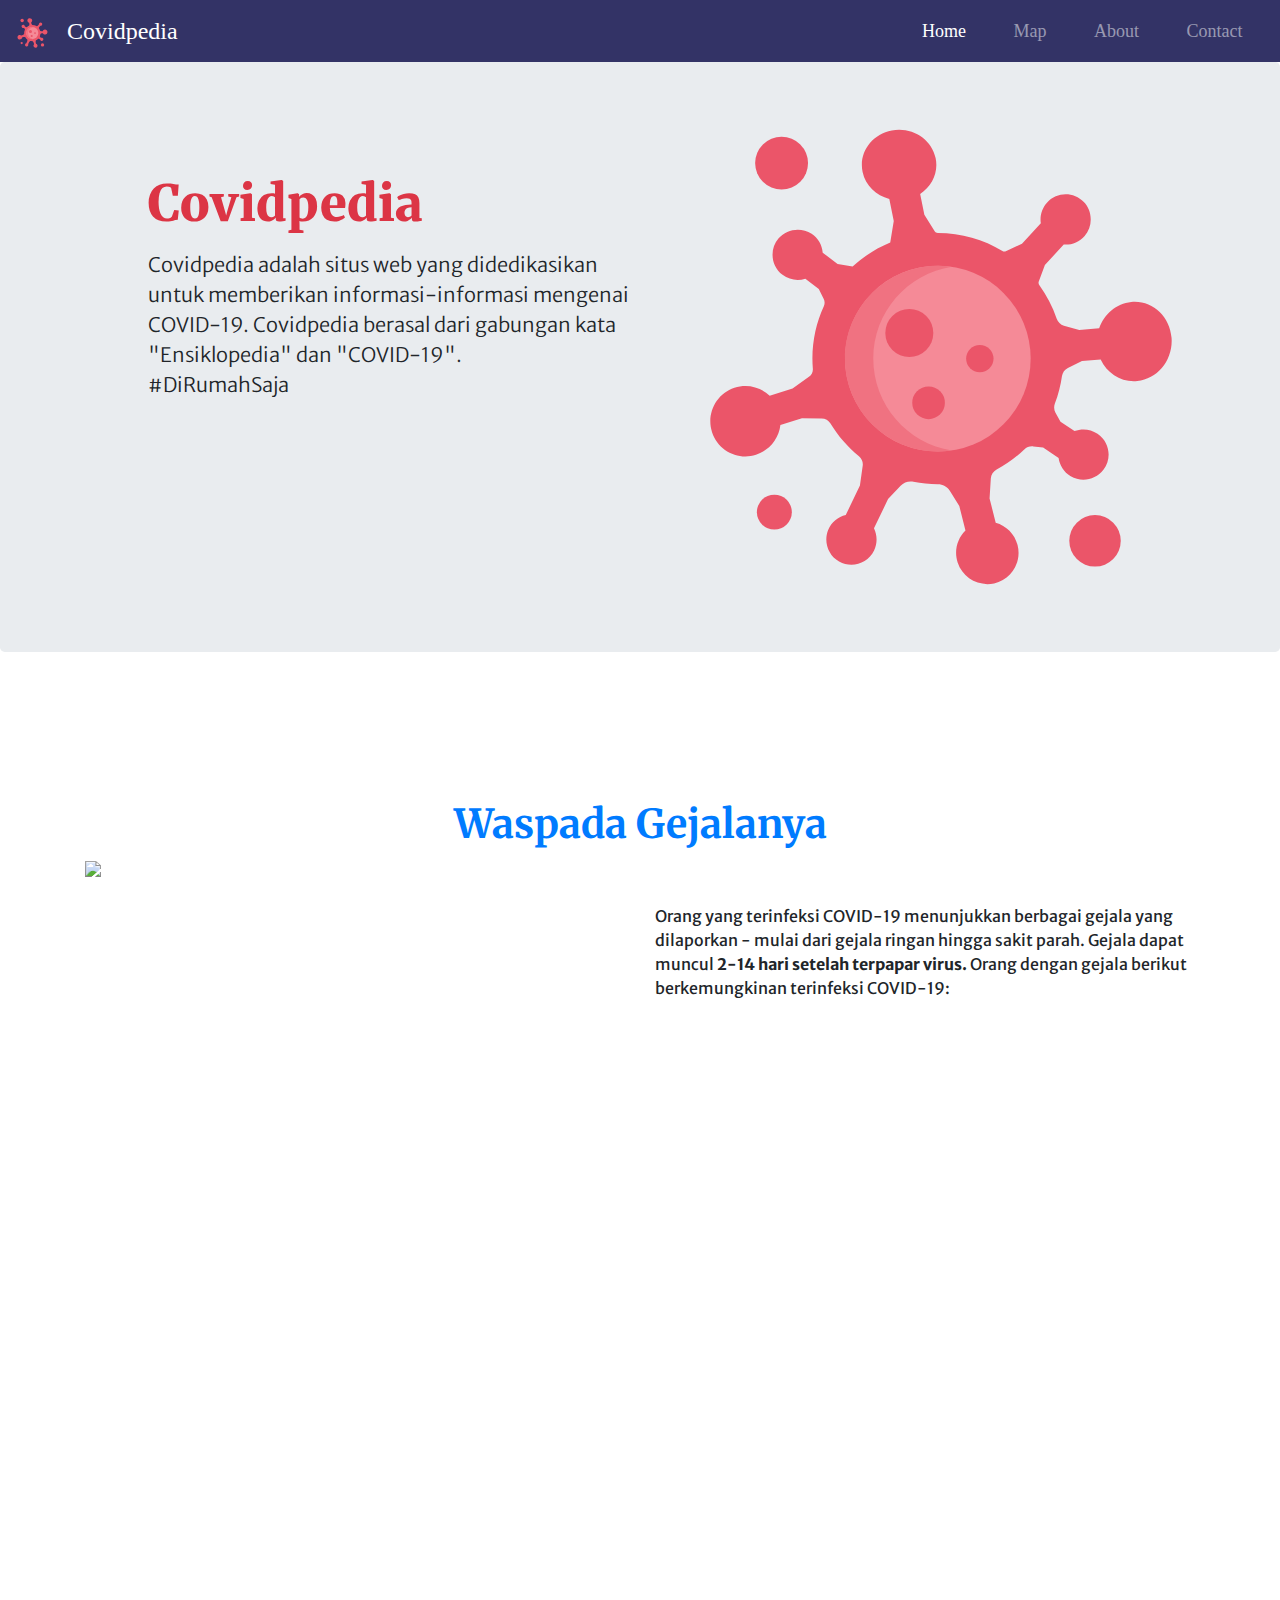
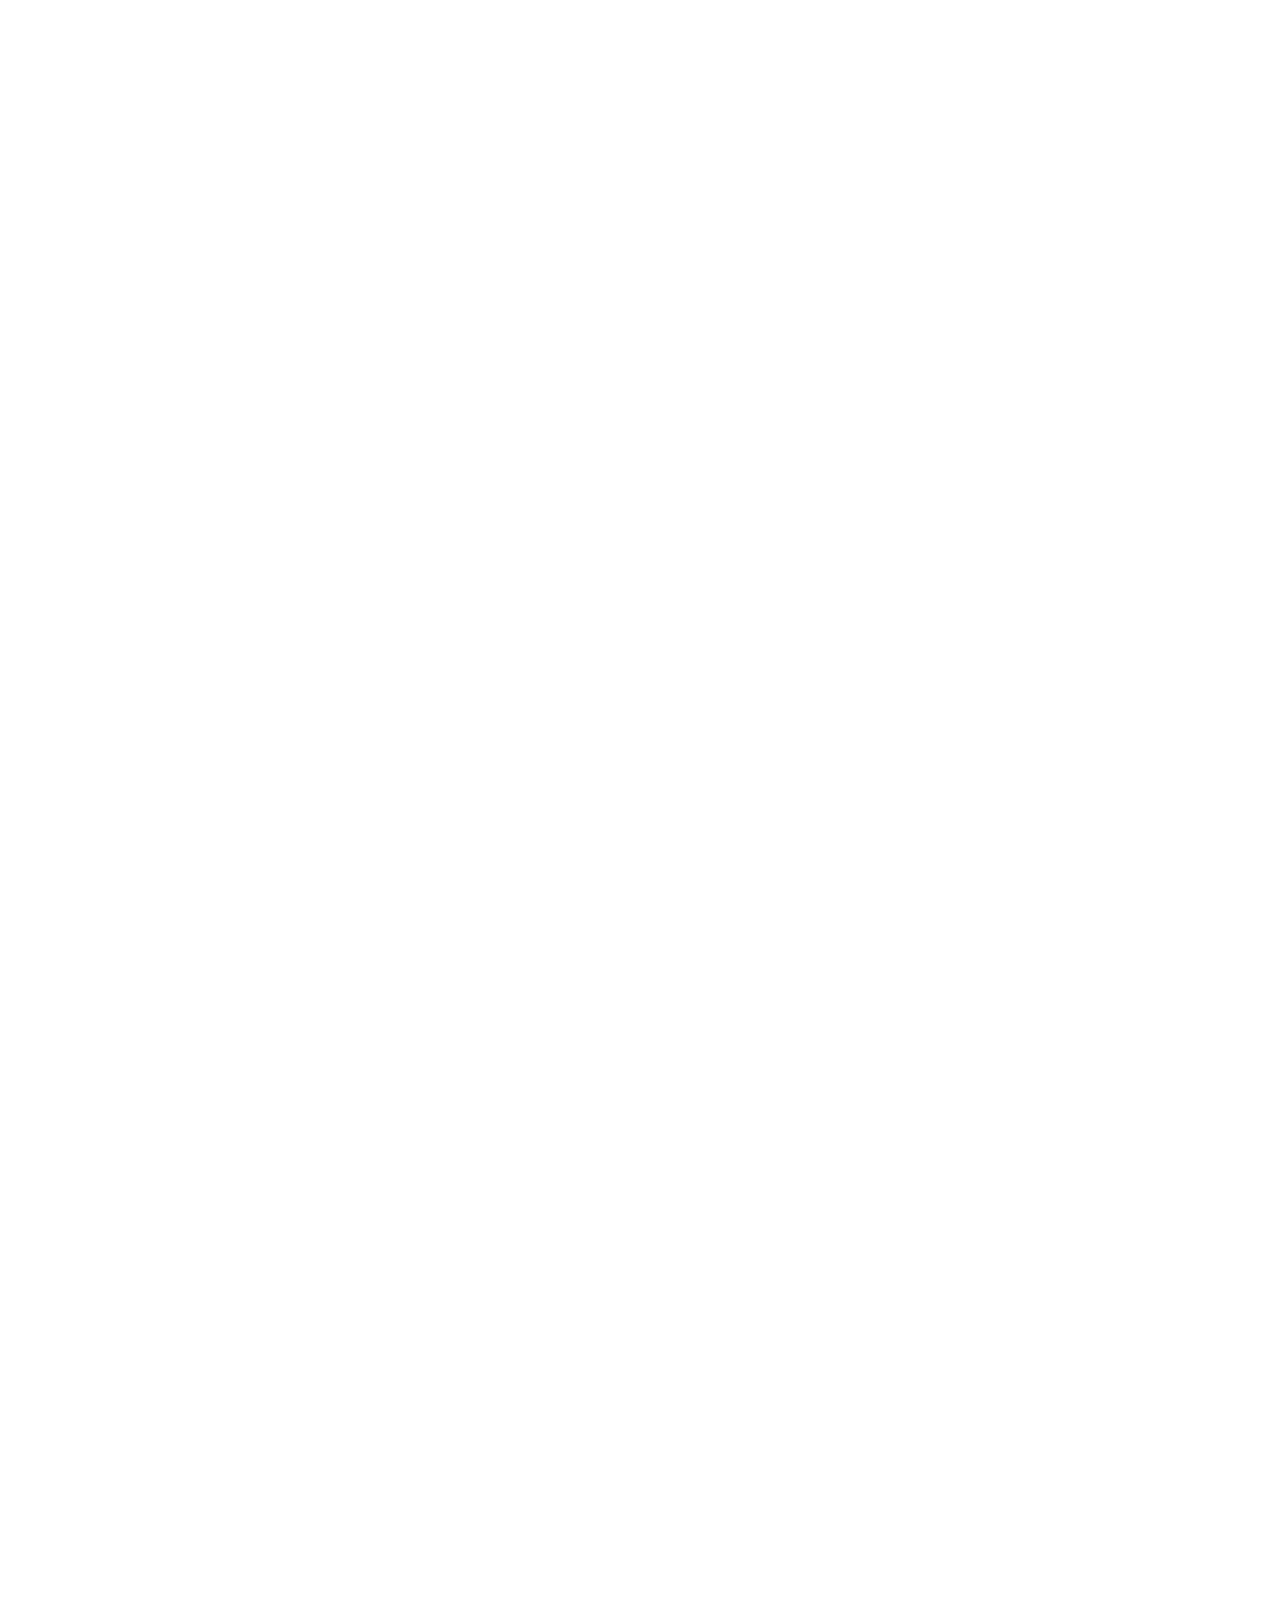
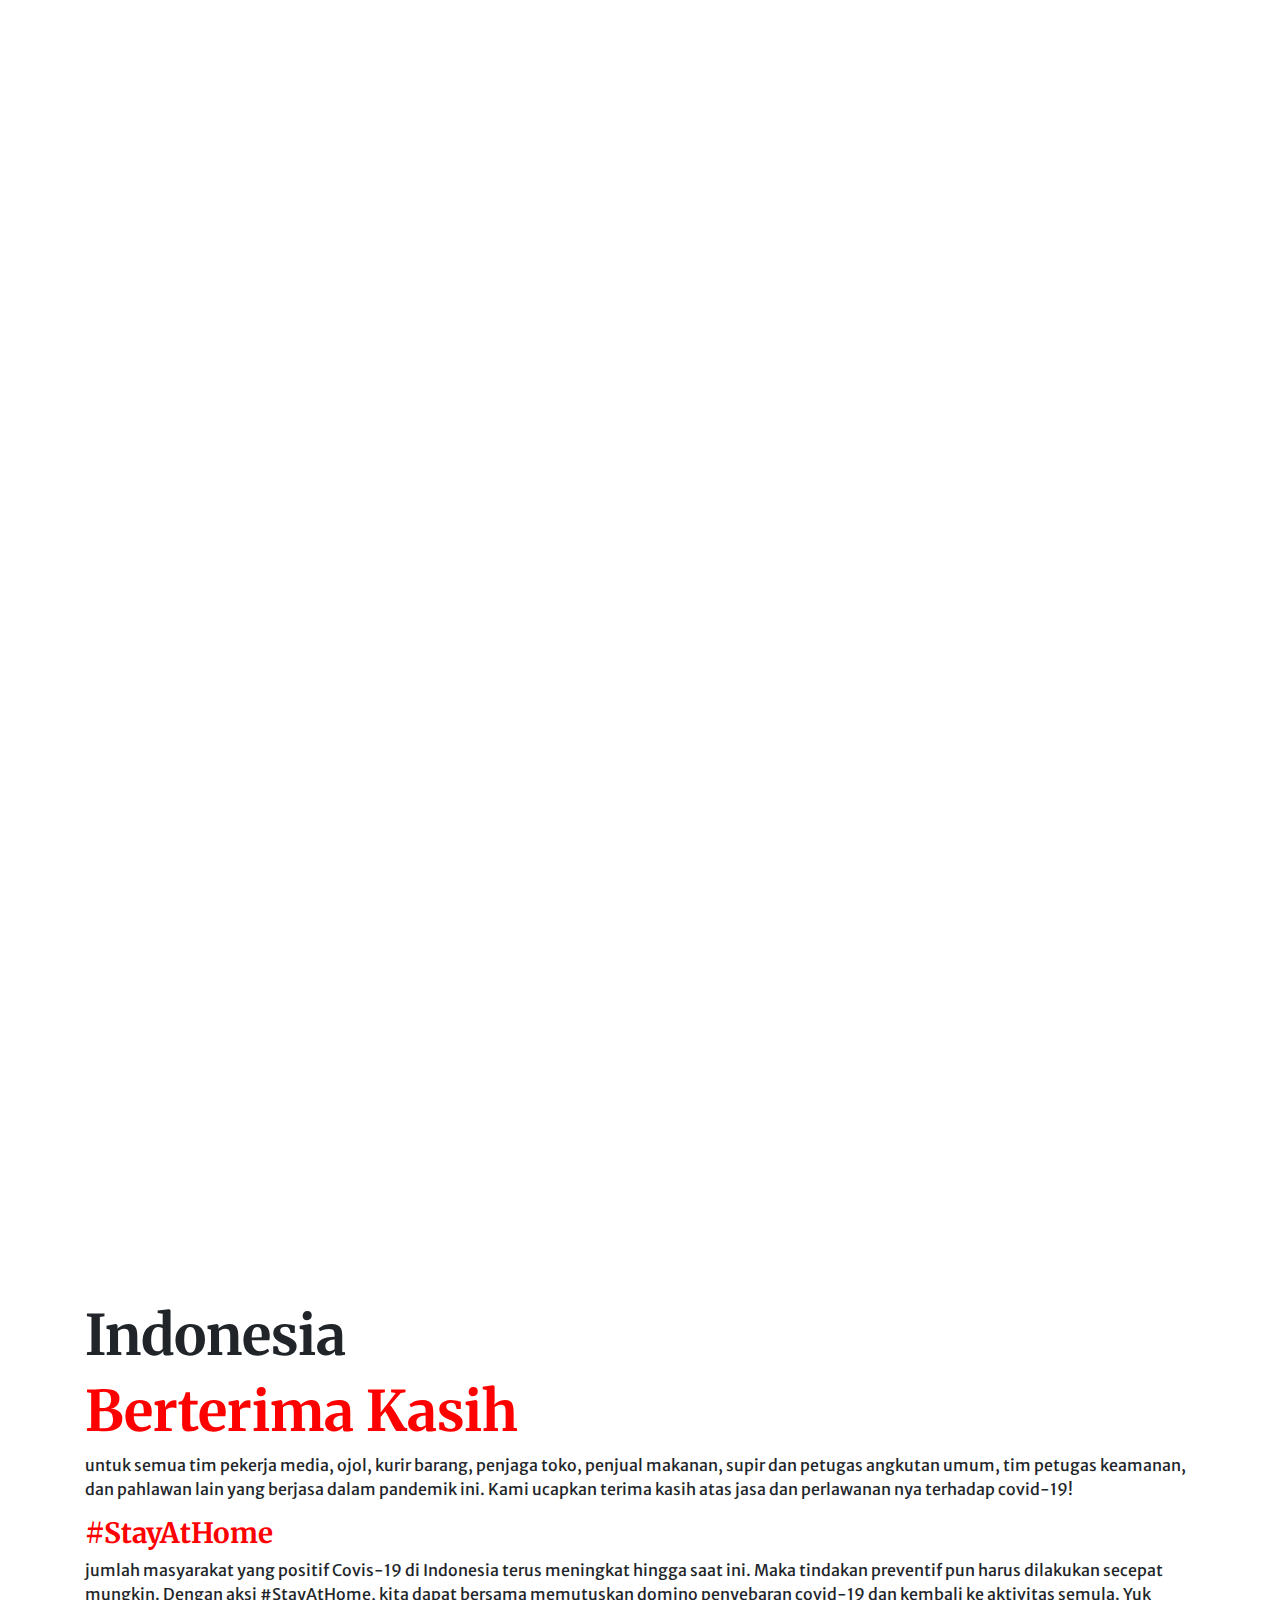
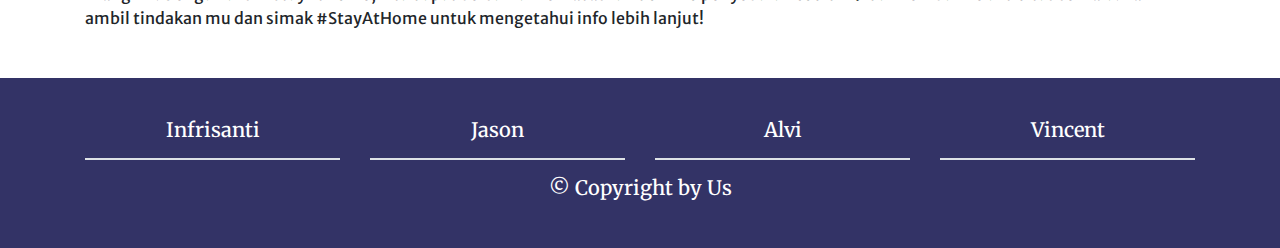
==== commit 2c07428d: "bug read more" ====
--- a/index.html
+++ b/index.html
@@ -157,8 +157,8 @@
                             </div>
                         </div>
                     </div>
-                    <a class="btn btn-primary" data-toggle="collapse" href="#collapseExample" role="button"
-                        aria-expanded="false" aria-controls="collapseExample">
+                    <a class="btn btn-primary"  data-toggle="collapse" href="#collapseExample" role="button"
+                        aria-expanded="false" aria-controls="collapseExample" aria-label="Read More">
                         Read More
                     </a>
                 </div>
@@ -245,7 +245,7 @@
                         </div>
                     </div>
                     <a class="btn btn-primary" data-toggle="collapse" href="#collapseExample2" role="button"
-                        aria-expanded="false" aria-controls="collapseExample2">
+                        aria-expanded="false" aria-controls="collapseExample2" aria-label="Read More">
                         Read More
                     </a>
                 </div>
@@ -303,8 +303,8 @@
                                 lokal termasuk persetujuan perjalanan, pergerakan dan rapat yang diberlakukan.
                             </p>
                             <div class="text-center">
-                                <a class="btn btn-primary" data-toggle="collapse" href="#collapseExample3" role="button"
-                                    aria-expanded="false" aria-controls="collapseExample3">
+                                <a class="btn btn-primary"  data-toggle="collapse" href="#collapseExample3" role="button"
+                                    aria-expanded="false" aria-controls="collapseExample3" aria-label="Read More">
                                     Read More
                                 </a>
                             </div>
--- a/css/style.css
+++ b/css/style.css
@@ -1,12 +1,54 @@
+@import url(//db.onlinewebfonts.com/c/fd732bd7de8c4c02d9250cc4adffd9de?family=Kievit);
+
+@font-face {
+  font-family: "Kievit";
+  src: url("//db.onlinewebfonts.com/t/fd732bd7de8c4c02d9250cc4adffd9de.eot");
+  src: url("//db.onlinewebfonts.com/t/fd732bd7de8c4c02d9250cc4adffd9de.eot?#iefix") format("embedded-opentype"), url("//db.onlinewebfonts.com/t/fd732bd7de8c4c02d9250cc4adffd9de.woff2") format("woff2"), url("//db.onlinewebfonts.com/t/fd732bd7de8c4c02d9250cc4adffd9de.woff") format("woff"), url("//db.onlinewebfonts.com/t/fd732bd7de8c4c02d9250cc4adffd9de.ttf") format("truetype"), url("//db.onlinewebfonts.com/t/fd732bd7de8c4c02d9250cc4adffd9de.svg#Kievit") format("svg");
+}
+
 html {
   scroll-behavior: smooth;
+  top: 0;
+  left: 0;
 }
 
 body {
   margin: 0;
   padding: 0;
-  font-family: Helvetica, Arial, sans-serif;
+  font-family: 'Merriweather Sans', sans-serif;
   height: 100%;
+}
+
+h1,
+h2,
+h3,
+h4,
+h5,
+h6 {
+  font-family: 'Merriweather', serif;
+}
+
+#loader {
+  position: absolute;
+  left: 50%;
+  top: 50%;
+  z-index: 1;
+  width: 150px;
+  height: 150px;
+  margin: -75px 0 0 -75px;
+  border: 16px solid #f3f3f3;
+  border-radius: 50%;
+  border-top: 16px solid #f72664;
+  border-bottom: 16px solid #f72664;
+  ;
+  width: 120px;
+  height: 120px;
+  -webkit-animation: spin 2s linear infinite;
+  animation: spin 2s linear infinite;
+}
+
+#unloader {
+  display: none;
 }
 
 .header {
@@ -64,6 +106,10 @@
   text-shadow: 0px 7.5px 0.05px #dc4848;
   text-align: center;
   margin-top: auto;
+}
+
+.text-vincent {
+  font-size: 14.9px;
 }
 
 .kartu {
@@ -85,7 +131,7 @@
   padding: 20px;
   width: fit-content;
   height: fit-content;
-  margin-top: 8%;
+  margin-top: 10%;
   width: 100%;
 }
 
@@ -151,7 +197,7 @@
 }
 
 #info-covid {
-  margin-top: 150px;
+  margin-top: 100px;
 }
 
 .mapouter {
@@ -171,18 +217,12 @@
 footer {
   background-color: #333366;
   color: #ffffff;
-  padding: 60px;
-  margin-top: 100px;
+  padding: 40px 50px;
   width: 100%;
 }
 
 hr .border {
   width: 75%;
-}
-
-hr .socket {
-  border-top: 2px solid #d5d5d5;
-  padding: 20px;
 }
 
 
@@ -258,4 +298,24 @@
   .d-md-block a {
     font-size: xx-small;
   }
+}
+
+@-webkit-keyframes spin {
+  0% {
+    -webkit-transform: rotate(0deg);
+  }
+
+  100% {
+    -webkit-transform: rotate(360deg);
+  }
+}
+
+@keyframes spin {
+  0% {
+    transform: rotate(0deg);
+  }
+
+  100% {
+    transform: rotate(360deg);
+  }
 }